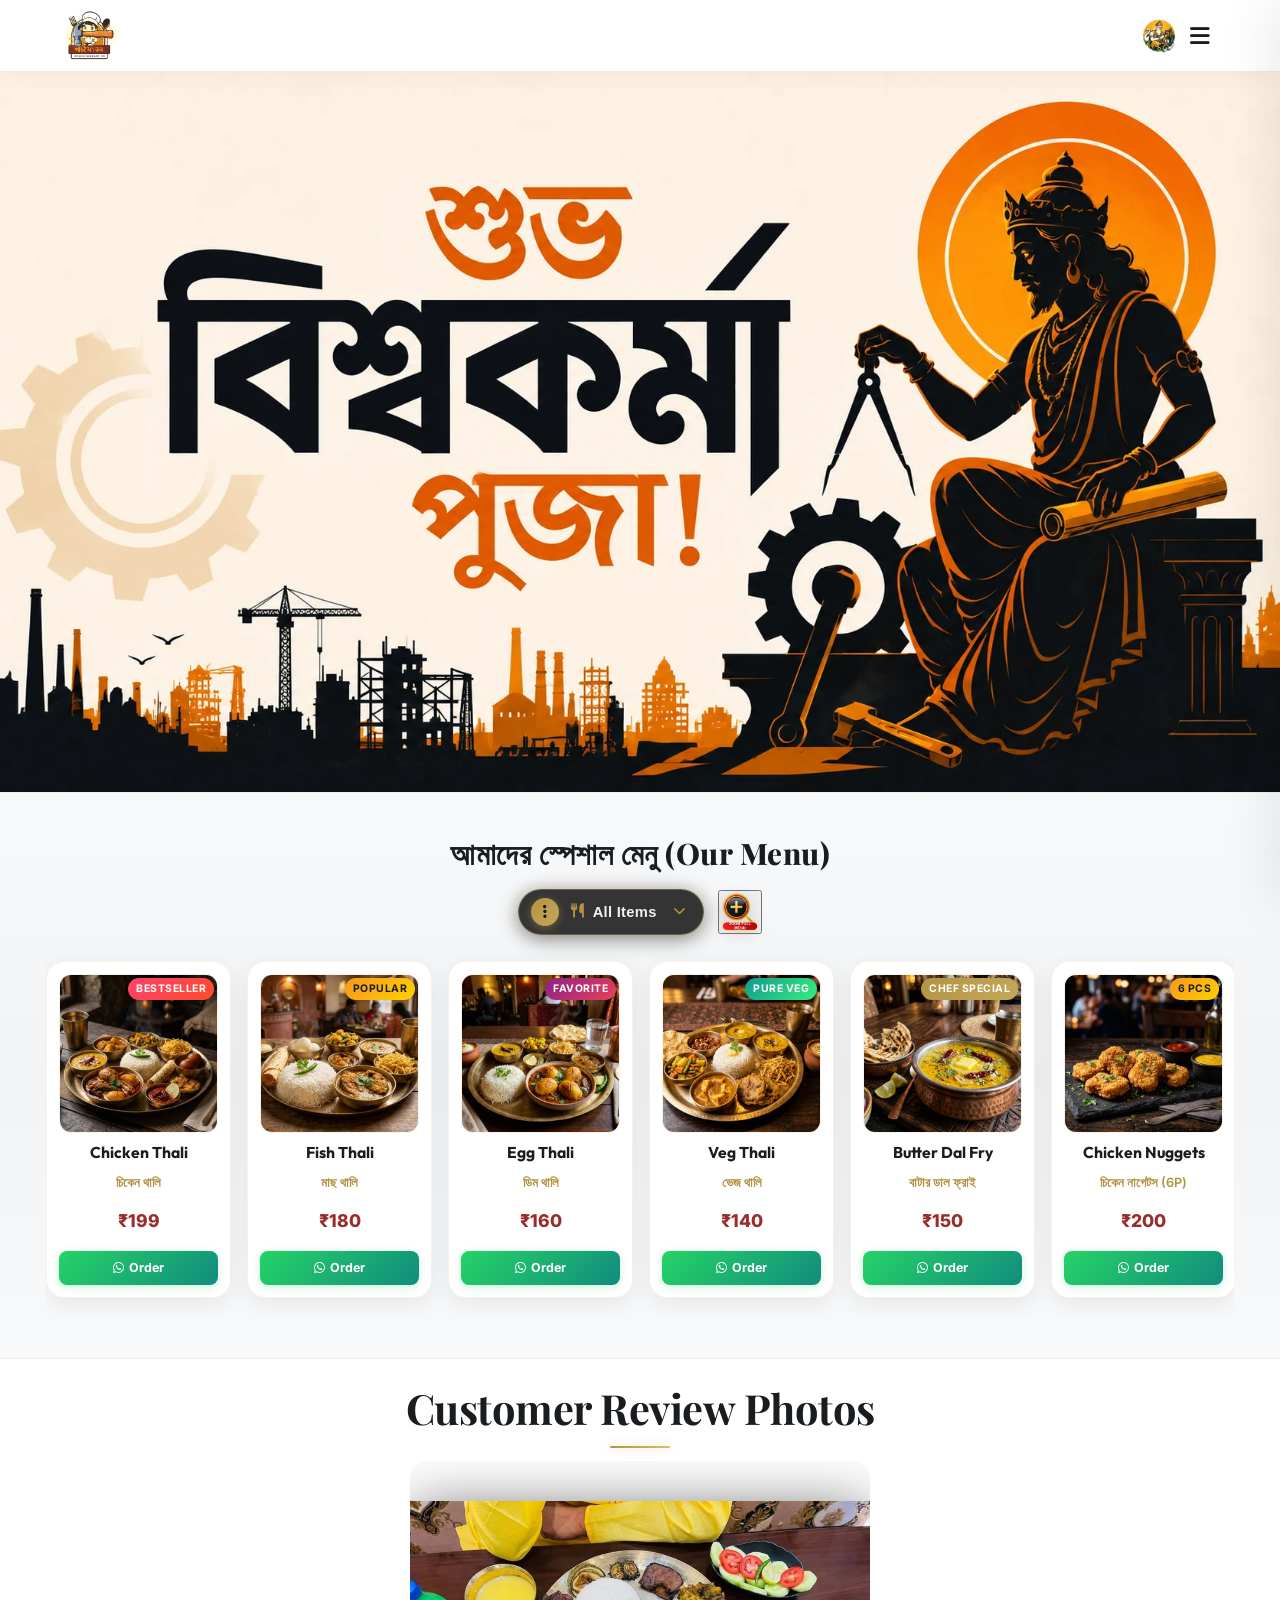
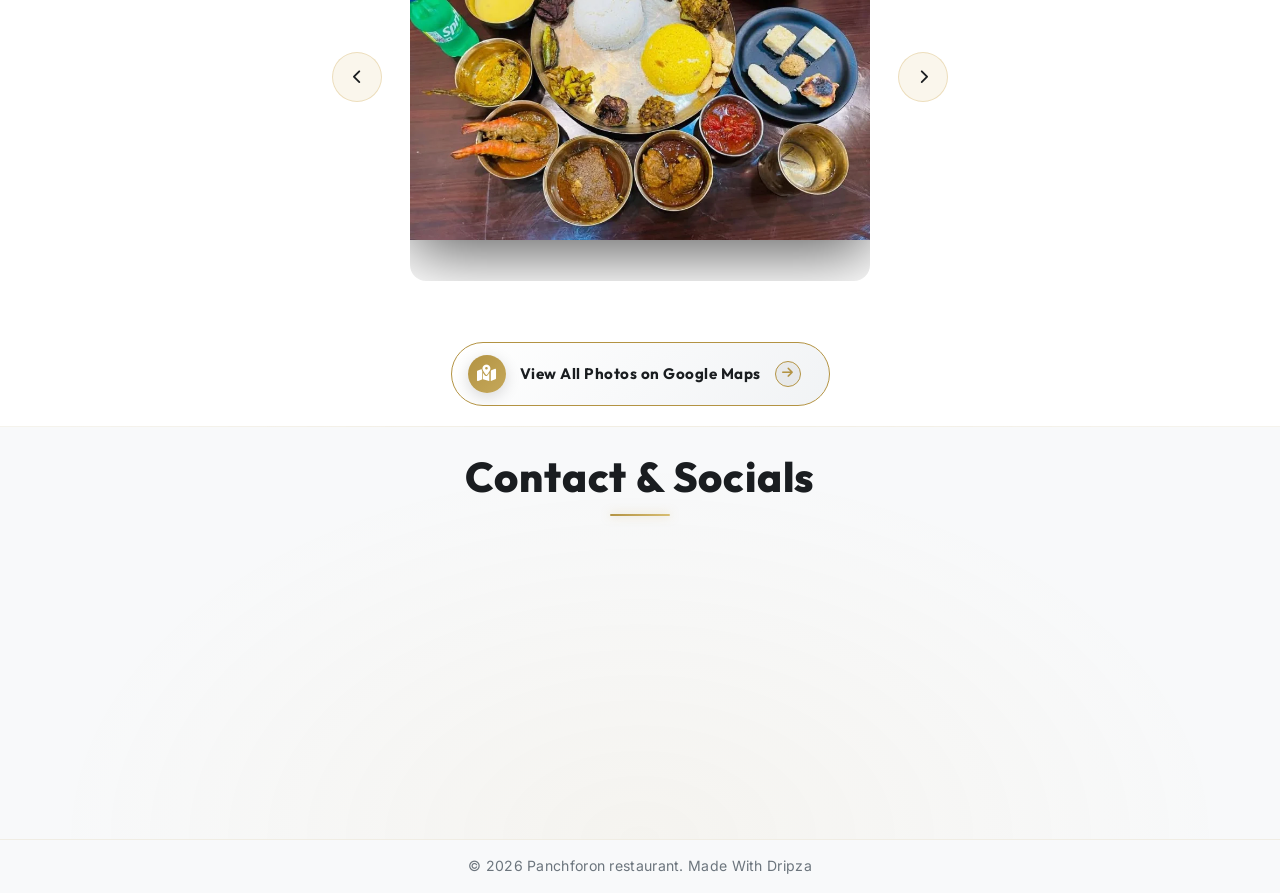
==== index.html @ 46d8099a "Update Vishwakarma Puja banner, icons and greetings" ====
﻿<!DOCTYPE html>
<html lang="bn">
<head>
    <meta charset="UTF-8">
    <meta name="viewport" content="width=device-width, initial-scale=1.0">
    <title>Panchforon restaurant</title>
    <link rel="icon" type="image/png" href="assets/panchforon_favicon.webp">
    <link href="https://fonts.googleapis.com/css2?family=Playfair+Display:wght@400;600;700;800&family=Outfit:wght@300;400;600;800&family=Inter:wght@300;400;500;600&display=swap" rel="stylesheet">
    <link rel="stylesheet" href="https://cdnjs.cloudflare.com/ajax/libs/font-awesome/6.4.0/css/all.min.css">
    <link rel="stylesheet" href="styles.css?v=1.3">
</head>
<body class="no-scroll">
    <!-- Preloader Screen -->
    <div id="preloader">
        <div class="preloader-content">
            <h1 class="preloader-title">Welcome to <br><span class="highlight">Panchforon restaurant</span></h1>
            <div class="preloader-loader">
                <div class="loader-bar"></div>
            </div>
        </div>
    </div>
    <!-- Navbar -->
    <nav class="navbar">
        <div class="logo-container">
            <img src="assets/panchforon_logo.webp" alt="Panchforon restaurant Logo" class="logo-brand-img">
            <div class="logo-text-wrapper">
                <span class="animated-football-header" title="Ganesh Chaturthi Special">
                    <img src="assets/ganesh_run_icon.webp" alt="Ganesh Run Icon" style="object-fit: contain; filter: drop-shadow(0 0 5px rgba(255, 215, 0, 0.6));">
                </span>
                <span class="logo-text">Panchforon restaurant</span>
            </div>
        </div>
        <span class="rath-yatra-header-text">শুভ বিশ্বকর্মা পূজা!</span>
        <ul class="nav-links">
            <li><a href="#home">Home</a></li>
            <li><a href="#menu">Menu</a></li>
            <li><a href="#reviews">Reviews</a></li>
            <li><a href="#contact">Contact</a></li>
        </ul>
        <div class="navbar-actions">
            <!-- Rakhi Purnima Button for Poster -->
            <button class="fifa-btn" id="open-promo-modal-direct-btn" title="Show Ganesh Chaturthi Special Poster">
                <div class="fifa-container">
                    <div class="fifa-magic-ring"></div>
                    <img src="assets/ganesh_icon.webp" alt="Ganesh Special" class="fifa-svg" style="object-fit: contain;">
                </div>
            </button>
            
            <div class="hamburger">
                <i class="fas fa-bars"></i>
            </div>
        </div>
    </nav>

    <!-- Hero Section -->
    <section id="home" class="hero">
        <div class="hero-bg banner-box">
            <img src="assets/aj_restaurant_banner_1.webp" alt="AJ Restaurant & Cafe Banner" class="active">
            <img src="assets/banner_1.webp" alt="Panchforon restaurant Banner 1">
            <img src="assets/banner_2.webp" alt="Panchforon restaurant Banner 2">
            <img src="assets/banner_3.webp" alt="Panchforon restaurant Banner 3">
            <div class="overlay"></div>
        </div>
        <!-- Click/Hover Zones for Banner Control -->
        <div class="hero-nav-zone left-zone" title="Previous Image"></div>
        <div class="hero-nav-zone right-zone" title="Next Image"></div>
    </section>

                <!-- Digital Restaurant Menu Section -->
    <section id="menu" class="main-menu-section">
        <div class="menu-header-wrapper">
            <div class="menu-eyebrow-container">
                <span class="menu-eyebrow">আমাদের স্পেশাল মেনু (Our Menu)</span>
            </div>
        </div>

        <!-- Menu Category Filter Tabs -->
                <!-- Menu Category Filter Dropdown (Three-Dot Filter Menu) -->
        <!-- Menu Filter and Zoom Controls Row -->
        <div class="menu-filter-controls-row">
            <div class="menu-filter-dropdown-wrapper" id="main-menu-filter-dropdown-wrapper">
            <button type="button" class="menu-filter-dots-btn" id="main-menu-filter-dots-btn" aria-expanded="false" aria-haspopup="true" title="Filter Menu">
                <span class="three-dots-icon-box">
                    <i class="fas fa-ellipsis-v"></i>
                </span>
                <span class="current-filter-label" id="main-current-filter-label">
                    <i class="fas fa-utensils"></i>
                    <span>All Items</span>
                </span>
                <i class="fas fa-chevron-down filter-dropdown-arrow"></i>
            </button>

            <!-- Dropdown List of Category Filter Options -->
            <div class="menu-filter-dropdown-menu" id="main-menu-filter-dropdown-menu">
                <div class="menu-filter-dropdown-header">
                    <span><i class="fas fa-filter"></i> Filter Category</span>
                </div>
                <div class="menu-filter-dropdown-list">
                    <button type="button" class="menu-tab-btn active" data-category="all">
                        <span class="tab-btn-content">
                            <i class="fas fa-utensils tab-icon"></i>
                            <span class="tab-title">All Items</span>
                        </span>
                        <i class="fas fa-check active-indicator-icon"></i>
                    </button>
                    <button type="button" class="menu-tab-btn" data-category="thali">
                        <span class="tab-btn-content">
                            <i class="fas fa-bowl-rice tab-icon"></i>
                            <span class="tab-title">Bengali Thali</span>
                        </span>
                        <i class="fas fa-check active-indicator-icon"></i>
                    </button>
                    <button type="button" class="menu-tab-btn" data-category="snacks">
                        <span class="tab-btn-content">
                            <i class="fas fa-burger tab-icon"></i>
                            <span class="tab-title">Breakfast & Snacks</span>
                        </span>
                        <i class="fas fa-check active-indicator-icon"></i>
                    </button>
                    <button type="button" class="menu-tab-btn" data-category="beverages">
                        <span class="tab-btn-content">
                            <i class="fas fa-mug-hot tab-icon"></i>
                            <span class="tab-title">Tea & Coffee</span>
                        </span>
                        <i class="fas fa-check active-indicator-icon"></i>
                    </button>
                    <button type="button" class="menu-tab-btn" data-category="extras">
                        <span class="tab-btn-content">
                            <i class="fas fa-plate-wheat tab-icon"></i>
                            <span class="tab-title">Sides & Extras</span>
                        </span>
                        <i class="fas fa-check active-indicator-icon"></i>
                    </button>
                </div>
            </div>
        </div>

            <!-- Zoom Full Menu Button on Right Side of Filter -->
            <button type="button" class="menu-zoom-img-btn" id="open-full-menu-modal-btn" title="Open Complete Menu Card (সম্পূর্ণ মেনু)">
                    <img src="assets/zoom_full_menu_icon.webp" alt="Zoom Full Menu" class="zoom-full-menu-img">
                </button>
        </div>
        

        <!-- Menu Cards Horizontal Side-Scroll Wrapper -->
        <div class="main-menu-scroll-wrapper">
            <div class="main-menu-scroll-track" id="main-restaurant-menu-scroll">
                
                <!-- 1. Chicken Thali -->
                <div class="food-menu-card" data-category="thali">
                    <div class="food-card-badge bestseller">Bestseller</div>
                    <div class="food-card-img-box">
                        <img src="assets/menu_chicken_thali.webp" alt="Chicken Thali" loading="lazy">
                    </div>
                    <div class="food-card-body">
                        <h3 class="food-title">Chicken Thali</h3>
                        <span class="bengali-title">চিকেন থালি</span>
                        <span class="food-price">₹199</span>
                        <a href="https://wa.me/919046795727?text=Hi%20Panchforon%20restaurant,%20I%20want%20to%20order%20Chicken%20Thali%20(₹199)" target="_blank" class="food-order-btn">
                            <i class="fab fa-whatsapp"></i> Order
                        </a>
                    </div>
                </div>

                <!-- 2. Fish Thali -->
                <div class="food-menu-card" data-category="thali">
                    <div class="food-card-badge popular">Popular</div>
                    <div class="food-card-img-box">
                        <img src="assets/menu_fish_thali.webp" alt="Fish Thali" loading="lazy">
                    </div>
                    <div class="food-card-body">
                        <h3 class="food-title">Fish Thali</h3>
                        <span class="bengali-title">মাছ থালি</span>
                        <span class="food-price">₹180</span>
                        <a href="https://wa.me/919046795727?text=Hi%20Panchforon%20restaurant,%20I%20want%20to%20order%20Fish%20Thali%20(₹180)" target="_blank" class="food-order-btn">
                            <i class="fab fa-whatsapp"></i> Order
                        </a>
                    </div>
                </div>

                <!-- 3. Egg Thali -->
                <div class="food-menu-card" data-category="thali">
                    <div class="food-card-badge special">Favorite</div>
                    <div class="food-card-img-box">
                        <img src="assets/menu_egg_thali.webp" alt="Egg Thali" loading="lazy">
                    </div>
                    <div class="food-card-body">
                        <h3 class="food-title">Egg Thali</h3>
                        <span class="bengali-title">ডিম থালি</span>
                        <span class="food-price">₹160</span>
                        <a href="https://wa.me/919046795727?text=Hi%20Panchforon%20restaurant,%20I%20want%20to%20order%20Egg%20Thali%20(₹160)" target="_blank" class="food-order-btn">
                            <i class="fab fa-whatsapp"></i> Order
                        </a>
                    </div>
                </div>

                <!-- 4. Veg Thali -->
                <div class="food-menu-card" data-category="thali">
                    <div class="food-card-badge pure-veg">Pure Veg</div>
                    <div class="food-card-img-box">
                        <img src="assets/menu_veg_thali.webp" alt="Veg Thali" loading="lazy">
                    </div>
                    <div class="food-card-body">
                        <h3 class="food-title">Veg Thali</h3>
                        <span class="bengali-title">ভেজ থালি</span>
                        <span class="food-price">₹140</span>
                        <a href="https://wa.me/919046795727?text=Hi%20Panchforon%20restaurant,%20I%20want%20to%20order%20Veg%20Thali%20(₹140)" target="_blank" class="food-order-btn">
                            <i class="fab fa-whatsapp"></i> Order
                        </a>
                    </div>
                </div>

                <!-- 5. Butter Dal Fry -->
                <div class="food-menu-card" data-category="extras">
                    <div class="food-card-badge chef">Chef Special</div>
                    <div class="food-card-img-box">
                        <img src="assets/menu_butter_dal_fry.webp" alt="Butter Dal Fry" loading="lazy">
                    </div>
                    <div class="food-card-body">
                        <h3 class="food-title">Butter Dal Fry</h3>
                        <span class="bengali-title">বাটার ডাল ফ্রাই</span>
                        <span class="food-price">₹150</span>
                        <a href="https://wa.me/919046795727?text=Hi%20Panchforon%20restaurant,%20I%20want%20to%20order%20Butter%20Dal%20Fry%20(₹150)" target="_blank" class="food-order-btn">
                            <i class="fab fa-whatsapp"></i> Order
                        </a>
                    </div>
                </div>

                <!-- 6. Chicken Nuggets -->
                <div class="food-menu-card" data-category="snacks">
                    <div class="food-card-badge popular">6 Pcs</div>
                    <div class="food-card-img-box">
                        <img src="assets/menu_chicken_nuggets.webp" alt="Chicken Nuggets" loading="lazy">
                    </div>
                    <div class="food-card-body">
                        <h3 class="food-title">Chicken Nuggets</h3>
                        <span class="bengali-title">চিকেন নাগেটস (6P)</span>
                        <span class="food-price">₹200</span>
                        <a href="https://wa.me/919046795727?text=Hi%20Panchforon%20restaurant,%20I%20want%20to%20order%20Chicken%20Nuggets%20(₹200)" target="_blank" class="food-order-btn">
                            <i class="fab fa-whatsapp"></i> Order
                        </a>
                    </div>
                </div>

                <!-- 7. Aloo Tikki -->
                <div class="food-menu-card" data-category="snacks">
                    <div class="food-card-badge pure-veg">Big Size</div>
                    <div class="food-card-img-box">
                        <img src="assets/menu_aloo_tikki.webp" alt="Aloo Tikki Big Size" loading="lazy">
                    </div>
                    <div class="food-card-body">
                        <h3 class="food-title">Aloo Tikki 6P</h3>
                        <span class="bengali-title">আলু টিক্কি (6P)</span>
                        <span class="food-price">₹180</span>
                        <a href="https://wa.me/919046795727?text=Hi%20Panchforon%20restaurant,%20I%20want%20to%20order%20Aloo%20Tikki%20(₹180)" target="_blank" class="food-order-btn">
                            <i class="fab fa-whatsapp"></i> Order
                        </a>
                    </div>
                </div>

                <!-- 8. Egg Maggie -->
                <div class="food-menu-card" data-category="snacks">
                    <div class="food-card-badge popular">Hot</div>
                    <div class="food-card-img-box">
                        <img src="assets/menu_egg_maggie.webp" alt="Egg Maggie" loading="lazy">
                    </div>
                    <div class="food-card-body">
                        <h3 class="food-title">Egg Maggie</h3>
                        <span class="bengali-title">এগ ম্যাগি</span>
                        <span class="food-price">₹80</span>
                        <a href="https://wa.me/919046795727?text=Hi%20Panchforon%20restaurant,%20I%20want%20to%20order%20Egg%20Maggie%20(₹80)" target="_blank" class="food-order-btn">
                            <i class="fab fa-whatsapp"></i> Order
                        </a>
                    </div>
                </div>

                <!-- 9. Veg Maggie -->
                <div class="food-menu-card" data-category="snacks">
                    <div class="food-card-badge pure-veg">Veg</div>
                    <div class="food-card-img-box">
                        <img src="assets/menu_egg_maggie.webp" alt="Veg Maggie" loading="lazy">
                    </div>
                    <div class="food-card-body">
                        <h3 class="food-title">Veg Maggie</h3>
                        <span class="bengali-title">ভেজ ম্যাগি</span>
                        <span class="food-price">₹60</span>
                        <a href="https://wa.me/919046795727?text=Hi%20Panchforon%20restaurant,%20I%20want%20to%20order%20Veg%20Maggie%20(₹60)" target="_blank" class="food-order-btn">
                            <i class="fab fa-whatsapp"></i> Order
                        </a>
                    </div>
                </div>

                <!-- 10. Bread Omelette -->
                <div class="food-menu-card" data-category="snacks">
                    <div class="food-card-badge special">Breakfast</div>
                    <div class="food-card-img-box">
                        <img src="assets/menu6.webp" alt="Bread Omelette Jam Butter" loading="lazy">
                    </div>
                    <div class="food-card-body">
                        <h3 class="food-title">Bread Omelette</h3>
                        <span class="bengali-title">ব্রেড ওমলেট / জ্যাম</span>
                        <span class="food-price">₹60</span>
                        <a href="https://wa.me/919046795727?text=Hi%20Panchforon%20restaurant,%20I%20want%20to%20order%20Bread%20Omelette%20(₹60)" target="_blank" class="food-order-btn">
                            <i class="fab fa-whatsapp"></i> Order
                        </a>
                    </div>
                </div>

                <!-- 11. Chai & Coffee -->
                <div class="food-menu-card" data-category="beverages">
                    <div class="food-card-badge special">Hot</div>
                    <div class="food-card-img-box">
                        <img src="assets/menu_tea_coffee.webp" alt="Coffee" loading="lazy">
                    </div>
                    <div class="food-card-body">
                        <h3 class="food-title">Milk / Black Coffee</h3>
                        <span class="bengali-title">কফি (Min 2 Cup)</span>
                        <span class="food-price">₹50</span>
                        <a href="https://wa.me/919046795727?text=Hi%20Panchforon%20restaurant,%20I%20want%20to%20order%20Coffee" target="_blank" class="food-order-btn">
                            <i class="fab fa-whatsapp"></i> Order
                        </a>
                    </div>
                </div>

                <!-- 12. Milk / Black Tea -->
                <div class="food-menu-card" data-category="beverages">
                    <div class="food-card-badge bestseller">Chai</div>
                    <div class="food-card-img-box">
                        <img src="assets/menu_tea_coffee.webp" alt="Tea" loading="lazy">
                    </div>
                    <div class="food-card-body">
                        <h3 class="food-title">Black / Milk Tea</h3>
                        <span class="bengali-title">চা (Min 2 Cup)</span>
                        <span class="food-price">₹25</span>
                        <a href="https://wa.me/919046795727?text=Hi%20Panchforon%20restaurant,%20I%20want%20to%20order%20Tea" target="_blank" class="food-order-btn">
                            <i class="fab fa-whatsapp"></i> Order
                        </a>
                    </div>
                </div>

                <!-- 13. Green Tea -->
                <div class="food-menu-card" data-category="beverages">
                    <div class="food-card-badge pure-veg">Healthy</div>
                    <div class="food-card-img-box">
                        <img src="assets/menu_tea_coffee.webp" alt="Green Tea" loading="lazy">
                    </div>
                    <div class="food-card-body">
                        <h3 class="food-title">Green Tea</h3>
                        <span class="bengali-title">গ্রিন টি (Min 2 Cup)</span>
                        <span class="food-price">₹40</span>
                        <a href="https://wa.me/919046795727?text=Hi%20Panchforon%20restaurant,%20I%20want%20to%20order%20Green%20Tea" target="_blank" class="food-order-btn">
                            <i class="fab fa-whatsapp"></i> Order
                        </a>
                    </div>
                </div>

                <!-- 14. Extra Chicken 4P -->
                <div class="food-menu-card" data-category="extras">
                    <div class="food-card-badge popular">4 Pcs</div>
                    <div class="food-card-img-box">
                        <img src="assets/menu_chicken_thali.webp" alt="Extra Chicken" loading="lazy">
                    </div>
                    <div class="food-card-body">
                        <h3 class="food-title">Extra Chicken (4P)</h3>
                        <span class="bengali-title">চিকেন কারি (4P)</span>
                        <span class="food-price">₹180</span>
                        <a href="https://wa.me/919046795727?text=Hi%20Panchforon%20restaurant,%20I%20want%20to%20order%20Extra%20Chicken%204P%20(₹180)" target="_blank" class="food-order-btn">
                            <i class="fab fa-whatsapp"></i> Order
                        </a>
                    </div>
                </div>

                <!-- 15. Extra Mutton 1P -->
                <div class="food-menu-card" data-category="extras">
                    <div class="food-card-badge special">Special</div>
                    <div class="food-card-img-box">
                        <img src="assets/menu3.webp" alt="Extra Mutton" loading="lazy">
                    </div>
                    <div class="food-card-body">
                        <h3 class="food-title">Extra Mutton (1P)</h3>
                        <span class="bengali-title">মটন (স্পেশাল অর্ডার)</span>
                        <span class="food-price">₹80</span>
                        <a href="https://wa.me/919046795727?text=Hi%20Panchforon%20restaurant,%20I%20want%20to%20order%20Extra%20Mutton%20(₹80)" target="_blank" class="food-order-btn">
                            <i class="fab fa-whatsapp"></i> Order
                        </a>
                    </div>
                </div>

                <!-- 16. Extra Fish 1P -->
                <div class="food-menu-card" data-category="extras">
                    <div class="food-card-badge popular">1 Pc</div>
                    <div class="food-card-img-box">
                        <img src="assets/menu_fish_thali.webp" alt="Extra Fish" loading="lazy">
                    </div>
                    <div class="food-card-body">
                        <h3 class="food-title">Extra Fish (1P)</h3>
                        <span class="bengali-title">মাছ ১ পিস</span>
                        <span class="food-price">₹80</span>
                        <a href="https://wa.me/919046795727?text=Hi%20Panchforon%20restaurant,%20I%20want%20to%20order%20Extra%20Fish%20(₹80)" target="_blank" class="food-order-btn">
                            <i class="fab fa-whatsapp"></i> Order
                        </a>
                    </div>
                </div>

                <!-- 17. Green Salad -->
                <div class="food-menu-card" data-category="extras">
                    <div class="food-card-badge pure-veg">Fresh</div>
                    <div class="food-card-img-box">
                        <img src="assets/menu_veg_thali.webp" alt="Green Salad" loading="lazy">
                    </div>
                    <div class="food-card-body">
                        <h3 class="food-title">Green Salad</h3>
                        <span class="bengali-title">গ্রিন স্যালাড</span>
                        <span class="food-price">₹100</span>
                        <a href="https://wa.me/919046795727?text=Hi%20Panchforon%20restaurant,%20I%20want%20to%20order%20Green%20Salad%20(₹100)" target="_blank" class="food-order-btn">
                            <i class="fab fa-whatsapp"></i> Order
                        </a>
                    </div>
                </div>

                <!-- 18. Extra Egg (2P) -->
                <div class="food-menu-card" data-category="extras">
                    <div class="food-card-badge special">2 Pcs</div>
                    <div class="food-card-img-box">
                        <img src="assets/menu_egg_thali.webp" alt="Extra Egg 2P" loading="lazy">
                    </div>
                    <div class="food-card-body">
                        <h3 class="food-title">Extra Egg (2P)</h3>
                        <span class="bengali-title">ডিম (২ পিস)</span>
                        <span class="food-price">₹50</span>
                        <a href="https://wa.me/919046795727?text=Hi%20Panchforon%20restaurant,%20I%20want%20to%20order%20Extra%20Egg%202P%20(₹50)" target="_blank" class="food-order-btn">
                            <i class="fab fa-whatsapp"></i> Order
                        </a>
                    </div>
                </div>

                <!-- 19. Extra Rice -->
                <div class="food-menu-card" data-category="extras">
                    <div class="food-card-badge popular">1 Plate</div>
                    <div class="food-card-img-box">
                        <img src="assets/menu_veg_thali.webp" alt="Extra Rice" loading="lazy">
                    </div>
                    <div class="food-card-body">
                        <h3 class="food-title">Extra Rice</h3>
                        <span class="bengali-title">এক্সট্রা ভাত</span>
                        <span class="food-price">₹50</span>
                        <a href="https://wa.me/919046795727?text=Hi%20Panchforon%20restaurant,%20I%20want%20to%20order%20Extra%20Rice%20(₹50)" target="_blank" class="food-order-btn">
                            <i class="fab fa-whatsapp"></i> Order
                        </a>
                    </div>
                </div>

                <!-- 20. Extra Misti / Papad / Roti -->
                <div class="food-menu-card" data-category="extras">
                    <div class="food-card-badge pure-veg">Per Pc</div>
                    <div class="food-card-img-box">
                        <img src="assets/menu2.webp" alt="Extra Misti Papad Roti" loading="lazy">
                    </div>
                    <div class="food-card-body">
                        <h3 class="food-title">Extra Misti / Papad / Roti</h3>
                        <span class="bengali-title">মিষ্টি / পাঁপড় / রুটি</span>
                        <span class="food-price">₹10</span>
                        <a href="https://wa.me/919046795727?text=Hi%20Panchforon%20restaurant,%20I%20want%20to%20order%20Extra%20Misti%20Papad%20Roti%20(₹10)" target="_blank" class="food-order-btn">
                            <i class="fab fa-whatsapp"></i> Order
                        </a>
                    </div>
                </div>

                <!-- 21. Extra Sabji / Dal / Vaji -->
                <div class="food-menu-card" data-category="extras">
                    <div class="food-card-badge pure-veg">Side Bowl</div>
                    <div class="food-card-img-box">
                        <img src="assets/menu_butter_dal_fry.webp" alt="Extra Sabji Dal Vaji" loading="lazy">
                    </div>
                    <div class="food-card-body">
                        <h3 class="food-title">Extra Sabji / Dal / Vaji</h3>
                        <span class="bengali-title">সবজি / ডাল / ভাজি</span>
                        <span class="food-price">₹30</span>
                        <a href="https://wa.me/919046795727?text=Hi%20Panchforon%20restaurant,%20I%20want%20to%20order%20Extra%20Sabji%20Dal%20Vaji%20(₹30)" target="_blank" class="food-order-btn">
                            <i class="fab fa-whatsapp"></i> Order
                        </a>
                    </div>
                </div>

                <!-- 18. Water Bottle -->
                <div class="food-menu-card" data-category="beverages">
                    <div class="food-card-badge pure-veg">Mineral</div>
                    <div class="food-card-img-box">
                        <img src="assets/menu5.webp" alt="Water Bottle" loading="lazy">
                    </div>
                    <div class="food-card-body">
                        <h3 class="food-title">Water Bottle</h3>
                        <span class="bengali-title">জল 1L / 2L</span>
                        <span class="food-price">₹20 / ₹30</span>
                        <a href="https://wa.me/919046795727?text=Hi%20Panchforon%20restaurant,%20I%20want%20to%20order%20Water%20Bottle" target="_blank" class="food-order-btn">
                            <i class="fab fa-whatsapp"></i> Order
                        </a>
                    </div>
                </div>

            </div>
        </div>
    </section>

    <!-- Reviews Section (Photo Gallery) -->
    <section id="reviews" class="reviews-section">
        <h2 class="section-title">Customer Review Photos</h2>
        <div class="reviews-slider-container">
            <div class="reviews-slider">
                <div class="review-slide active">
                    <img src="assets/review_1.webp" alt="Customer Review 1">
                </div>
                <div class="review-slide">
                    <img src="assets/review_2.webp" alt="Customer Review 2">
                </div>
                <div class="review-slide">
                    <img src="assets/review_3.webp" alt="Customer Review 3">
                </div>
                <div class="review-slide">
                    <img src="assets/review_4.webp" alt="Customer Review 4">
                </div>
                <div class="review-slide">
                    <img src="assets/review_5.webp" alt="Customer Review 5">
                </div>
                <div class="review-slide">
                    <img src="assets/review_6.webp" alt="Customer Review 6">
                </div>
                <div class="review-slide">
                    <img src="assets/review_7.webp" alt="Customer Review 7">
                </div>
                <div class="review-slide">
                    <img src="assets/review_8.webp" alt="Customer Review 8">
                </div>
                <div class="review-slide">
                    <img src="assets/review_9.webp" alt="Customer Review 9">
                </div>
                <div class="review-slide">
                    <img src="assets/review_10.webp" alt="Customer Review 10">
                </div>
                <div class="review-slide">
                    <img src="assets/review_11.webp" alt="Customer Review 11">
                </div>
                <div class="review-slide">
                    <img src="assets/review_12.webp" alt="Customer Review 12">
                </div>
                <div class="review-slide">
                    <img src="assets/review_13.webp" alt="Customer Review 13">
                </div>
                <div class="review-slide">
                    <img src="assets/review_14.webp" alt="Customer Review 14">
                </div>
                <div class="review-slide">
                    <img src="assets/review_15.webp" alt="Customer Review 15">
                </div>
            </div>
            
            <!-- Slider Controls -->
            <button class="slider-btn prev-btn"><i class="fas fa-chevron-left"></i></button>
            <button class="slider-btn next-btn"><i class="fas fa-chevron-right"></i></button>
            
            <!-- Slider Dots (Dynamically generated by script.js) -->
            <div class="slider-dots"></div>
        </div>
        <div style="text-align: center; margin-top: 3rem;">
            <div class="reviews-cta-wrapper">
            <a href="https://maps.app.goo.gl/gqNPFxVZyAecKFaB9" target="_blank" class="modern-maps-btn" title="Open Google Maps Gallery">
                <span class="maps-icon-badge"><i class="fas fa-map-marked-alt"></i></span>
                <span class="maps-btn-text">View All Photos on Google Maps</span>
                <span class="maps-arrow-circle"><i class="fas fa-arrow-right"></i></span>
            </a>
        </div>
        </div>
    </section>

    <!-- Contact & Footer -->
    <section id="contact" class="contact-section">
        <h2 class="section-title">Contact & Socials</h2>
        <div class="contact-container glassmorphism">
            <div class="contact-info">
                <h2>Visit Us</h2>
                <div class="info-item">
                    <a href="https://maps.app.goo.gl/x7Unxo7attHs8YQB7" target="_blank" style="color: inherit; text-decoration: none; display: flex; align-items: center; gap: 15px;">
                        <i class="fas fa-map-marker-alt"></i>
                        <p>Boral Ghat Road, beside Axis Bank, Nabadwip, West Bengal 741302</p>
                    </a>
                </div>
                <div class="info-item">
                    <i class="fas fa-phone-alt"></i>
                    <p>+91 9046795727</p>
                </div>
                <div class="info-item">
                    <i class="fas fa-envelope"></i>
                    <p>hello@panchforonrestaurant.com</p>
                </div>
            </div>
            <div class="social-links">
                <h2>Follow Us</h2>
                <div class="social-icons">
                    <a href="#" class="social-icon"><i class="fab fa-instagram"></i></a>
                    <a href="#" class="social-icon"><i class="fab fa-facebook-f"></i></a>
                    <a href="#" class="social-icon"><i class="fab fa-youtube"></i></a>
                    <a href="https://wa.me/919046795727" target="_blank" class="social-icon"><i class="fab fa-whatsapp"></i></a>
                    <a href="https://maps.app.goo.gl/x7Unxo7attHs8YQB7" target="_blank" class="social-icon"><i class="fas fa-map-marker-alt"></i></a>
                </div>
            </div>
        </div>
    </section>

    <footer>
        <p>&copy; 2026 Panchforon restaurant. Made With Dripza</p>
    </footer>



    <!-- Full Menu Interactive Modal -->
    <div class="full-menu-modal" id="full-menu-modal" aria-hidden="true">
        <div class="full-menu-modal-overlay" id="full-menu-modal-overlay"></div>
        <div class="full-menu-modal-container">
            <!-- Modal Sticky Top Header Container (Header + Hero Title + Search + Category Tabs) -->
            <div class="full-menu-modal-top-section">
                <!-- Modal Header -->
                <div class="full-menu-modal-header">
                    <div class="full-menu-modal-header-left">
                        <button class="menu-modal-close-btn" id="close-full-menu-modal-btn" aria-label="Close Full Menu">
                            <i class="fas fa-arrow-left"></i> <span>Back</span>
                        </button>
                        <div class="full-menu-modal-title">
                            Panchforon restaurant
                        </div>
                    </div>
                    <div class="full-menu-modal-header-right">
                        <a href="#modal-order-timings" class="menu-modal-timing-btn" id="modal-timing-btn" title="Order Timings">
                            <i class="fas fa-clock"></i> <span>Timings</span>
                        </a>
                        <a href="tel:919046795727" class="menu-modal-call-btn">
                            <i class="fas fa-phone-alt"></i> <span>919046795727</span>
                        </a>
                        <button class="menu-modal-close-icon-btn" id="close-full-menu-icon-btn" aria-label="Close">
                            <i class="fas fa-times"></i>
                        </button>
                    </div>
                </div>

                <!-- Modal Hero Header -->
                <div class="full-menu-hero">
                    <h1>Complete Menu Card <span class="bengali-heading">আমাদের সম্পূর্ণ ডিজিটাল মেনু</span></h1>
                </div>

                <!-- Search Bar & Category Filter Tabs -->
                <div class="menu-control-bar">
                    <div class="search-box-wrapper">
                        <i class="fas fa-search"></i>
                        <input type="text" id="modal-menu-search-input" placeholder="খাবারের নাম লিখে খুঁজুন (Search dishes...)" autocomplete="off">
                    </div>

                    <div class="menu-category-tabs" id="modal-menu-category-tabs">
                        <button class="menu-tab-btn active" data-category="all">
                            <i class="fas fa-utensils"></i> All Items
                        </button>
                        <button class="menu-tab-btn" data-category="thali">
                            <i class="fas fa-bowl-rice"></i> Bengali Thali
                        </button>
                        <button class="menu-tab-btn" data-category="snacks">
                            <i class="fas fa-burger"></i> Breakfast & Snacks
                        </button>
                        <button class="menu-tab-btn" data-category="beverages">
                            <i class="fas fa-mug-hot"></i> Tea & Coffee
                        </button>
                        <button class="menu-tab-btn" data-category="extras">
                            <i class="fas fa-plate-wheat"></i> Sides & Extras
                        </button>
                    </div>
                </div>
            </div>

            <div class="full-menu-modal-body">
                <!-- Complete Menu Card Grid -->
                <div class="compact-menu-grid-container">
                    <div class="compact-grid" id="modal-full-menu-grid">

                        <!-- 1. Chicken Thali -->
                        <div class="food-menu-card" data-category="thali" data-keywords="chicken thali murgi murgir mangsho rice dal sabji thali">
                            <div class="food-card-badge bestseller">Bestseller</div>
                            <div class="food-card-img-box">
                                <img src="assets/menu_chicken_thali.webp" alt="Chicken Thali" loading="lazy">
                            </div>
                            <div class="food-card-body">
                                <h3 class="food-title">Chicken Thali</h3>
                                <span class="bengali-title">চিকেন থালি</span>
                                <span class="food-price">₹199</span>
                                <a href="https://wa.me/919046795727?text=Hi%20Panchforon%20restaurant,%20I%20want%20to%20order%20Chicken%20Thali%20(₹199)" target="_blank" class="food-order-btn">
                                    <i class="fab fa-whatsapp"></i> Order
                                </a>
                            </div>
                        </div>

                        <!-- 2. Fish Thali -->
                        <div class="food-menu-card" data-category="thali" data-keywords="fish thali macher thali mach jhol rui katla rice dal thali">
                            <div class="food-card-badge popular">Popular</div>
                            <div class="food-card-img-box">
                                <img src="assets/menu_fish_thali.webp" alt="Fish Thali" loading="lazy">
                            </div>
                            <div class="food-card-body">
                                <h3 class="food-title">Fish Thali</h3>
                                <span class="bengali-title">মাছ থালি</span>
                                <span class="food-price">₹180</span>
                                <a href="https://wa.me/919046795727?text=Hi%20Panchforon%20restaurant,%20I%20want%20to%20order%20Fish%20Thali%20(₹180)" target="_blank" class="food-order-btn">
                                    <i class="fab fa-whatsapp"></i> Order
                                </a>
                            </div>
                        </div>

                        <!-- 3. Egg Thali -->
                        <div class="food-menu-card" data-category="thali" data-keywords="egg thali dimer thali dim kosha rice dal thali">
                            <div class="food-card-badge special">Favorite</div>
                            <div class="food-card-img-box">
                                <img src="assets/menu_egg_thali.webp" alt="Egg Thali" loading="lazy">
                            </div>
                            <div class="food-card-body">
                                <h3 class="food-title">Egg Thali</h3>
                                <span class="bengali-title">ডিম থালি</span>
                                <span class="food-price">₹160</span>
                                <a href="https://wa.me/919046795727?text=Hi%20Panchforon%20restaurant,%20I%20want%20to%20order%20Egg%20Thali%20(₹160)" target="_blank" class="food-order-btn">
                                    <i class="fab fa-whatsapp"></i> Order
                                </a>
                            </div>
                        </div>

                        <!-- 4. Veg Thali -->
                        <div class="food-menu-card" data-category="thali" data-keywords="veg thali niramish thali paneer dal sabji rice mishti doi">
                            <div class="food-card-badge pure-veg">Pure Veg</div>
                            <div class="food-card-img-box">
                                <img src="assets/menu_veg_thali.webp" alt="Veg Thali" loading="lazy">
                            </div>
                            <div class="food-card-body">
                                <h3 class="food-title">Veg Thali</h3>
                                <span class="bengali-title">ভেজ থালি</span>
                                <span class="food-price">₹140</span>
                                <a href="https://wa.me/919046795727?text=Hi%20Panchforon%20restaurant,%20I%20want%20to%20order%20Veg%20Thali%20(₹140)" target="_blank" class="food-order-btn">
                                    <i class="fab fa-whatsapp"></i> Order
                                </a>
                            </div>
                        </div>

                        <!-- 5. Butter Dal Fry -->
                        <div class="food-menu-card" data-category="extras" data-keywords="butter dal fry yellow dal tadka veg">
                            <div class="food-card-badge chef">Chef Special</div>
                            <div class="food-card-img-box">
                                <img src="assets/menu_butter_dal_fry.webp" alt="Butter Dal Fry" loading="lazy">
                            </div>
                            <div class="food-card-body">
                                <h3 class="food-title">Butter Dal Fry</h3>
                                <span class="bengali-title">বাটার ডাল ফ্রাই</span>
                                <span class="food-price">₹150</span>
                                <a href="https://wa.me/919046795727?text=Hi%20Panchforon%20restaurant,%20I%20want%20to%20order%20Butter%20Dal%20Fry%20(₹150)" target="_blank" class="food-order-btn">
                                    <i class="fab fa-whatsapp"></i> Order
                                </a>
                            </div>
                        </div>

                        <!-- 6. Chicken Nuggets (6P) -->
                        <div class="food-menu-card" data-category="snacks" data-keywords="chicken nuggets 6p fried snacks non-veg">
                            <div class="food-card-badge popular">6 Pcs</div>
                            <div class="food-card-img-box">
                                <img src="assets/menu_chicken_nuggets.webp" alt="Chicken Nuggets" loading="lazy">
                            </div>
                            <div class="food-card-body">
                                <h3 class="food-title">Chicken Nuggets</h3>
                                <span class="bengali-title">চিকেন নাগেটস (6P)</span>
                                <span class="food-price">₹200</span>
                                <a href="https://wa.me/919046795727?text=Hi%20Panchforon%20restaurant,%20I%20want%20to%20order%20Chicken%20Nuggets%20(₹200)" target="_blank" class="food-order-btn">
                                    <i class="fab fa-whatsapp"></i> Order
                                </a>
                            </div>
                        </div>

                        <!-- 7. Aloo Tikki Big Size (6P) -->
                        <div class="food-menu-card" data-category="snacks" data-keywords="aloo tikki potato cutlet snacks big size veg">
                            <div class="food-card-badge pure-veg">Big Size</div>
                            <div class="food-card-img-box">
                                <img src="assets/menu_aloo_tikki.webp" alt="Aloo Tikki Big Size" loading="lazy">
                            </div>
                            <div class="food-card-body">
                                <h3 class="food-title">Aloo Tikki 6P</h3>
                                <span class="bengali-title">আলু টিক্কি (6P)</span>
                                <span class="food-price">₹180</span>
                                <a href="https://wa.me/919046795727?text=Hi%20Panchforon%20restaurant,%20I%20want%20to%20order%20Aloo%20Tikki%20(₹180)" target="_blank" class="food-order-btn">
                                    <i class="fab fa-whatsapp"></i> Order
                                </a>
                            </div>
                        </div>

                        <!-- 8. Egg Maggie -->
                        <div class="food-menu-card" data-category="snacks" data-keywords="egg maggie noodles masala snacks">
                            <div class="food-card-badge popular">Hot</div>
                            <div class="food-card-img-box">
                                <img src="assets/menu_egg_maggie.webp" alt="Egg Maggie" loading="lazy">
                            </div>
                            <div class="food-card-body">
                                <h3 class="food-title">Egg Maggie</h3>
                                <span class="bengali-title">এগ ম্যাগি</span>
                                <span class="food-price">₹80</span>
                                <a href="https://wa.me/919046795727?text=Hi%20Panchforon%20restaurant,%20I%20want%20to%20order%20Egg%20Maggie%20(₹80)" target="_blank" class="food-order-btn">
                                    <i class="fab fa-whatsapp"></i> Order
                                </a>
                            </div>
                        </div>

                        <!-- 9. Veg Maggie -->
                        <div class="food-menu-card" data-category="snacks" data-keywords="veg maggie masala noodles snacks vegetarian">
                            <div class="food-card-badge pure-veg">Veg</div>
                            <div class="food-card-img-box">
                                <img src="assets/menu_egg_maggie.webp" alt="Veg Maggie" loading="lazy">
                            </div>
                            <div class="food-card-body">
                                <h3 class="food-title">Veg Maggie</h3>
                                <span class="bengali-title">ভেজ ম্যাগি</span>
                                <span class="food-price">₹60</span>
                                <a href="https://wa.me/919046795727?text=Hi%20Panchforon%20restaurant,%20I%20want%20to%20order%20Veg%20Maggie%20(₹60)" target="_blank" class="food-order-btn">
                                    <i class="fab fa-whatsapp"></i> Order
                                </a>
                            </div>
                        </div>

                        <!-- 10. Bread Omelette / Jam / Butter -->
                        <div class="food-menu-card" data-category="snacks" data-keywords="bread omelette jam butter breakfast toast egg">
                            <div class="food-card-badge special">Breakfast</div>
                            <div class="food-card-img-box">
                                <img src="assets/menu6.webp" alt="Bread Omelette Jam Butter" loading="lazy">
                            </div>
                            <div class="food-card-body">
                                <h3 class="food-title">Bread Omelette</h3>
                                <span class="bengali-title">ব্রেড ওমলেট / জ্যাম</span>
                                <span class="food-price">₹60</span>
                                <a href="https://wa.me/919046795727?text=Hi%20Panchforon%20restaurant,%20I%20want%20to%20order%20Bread%20Omelette%20(₹60)" target="_blank" class="food-order-btn">
                                    <i class="fab fa-whatsapp"></i> Order
                                </a>
                            </div>
                        </div>

                        <!-- 11. Milk / Black Coffee -->
                        <div class="food-menu-card" data-category="beverages" data-keywords="coffee milk coffee black coffee hot drink beverages espresso">
                            <div class="food-card-badge special">Hot</div>
                            <div class="food-card-img-box">
                                <img src="assets/menu_tea_coffee.webp" alt="Milk and Black Coffee" loading="lazy">
                            </div>
                            <div class="food-card-body">
                                <h3 class="food-title">Milk / Black Coffee</h3>
                                <span class="bengali-title">কফি (Min 2 Cup)</span>
                                <span class="food-price">₹50</span>
                                <a href="https://wa.me/919046795727?text=Hi%20Panchforon%20restaurant,%20I%20want%20to%20order%20Coffee" target="_blank" class="food-order-btn">
                                    <i class="fab fa-whatsapp"></i> Order
                                </a>
                            </div>
                        </div>

                        <!-- 12. Black / Milk Tea -->
                        <div class="food-menu-card" data-category="beverages" data-keywords="tea chai milk tea black tea masala chai beverage">
                            <div class="food-card-badge bestseller">Chai</div>
                            <div class="food-card-img-box">
                                <img src="assets/menu_tea_coffee.webp" alt="Black and Milk Tea" loading="lazy">
                            </div>
                            <div class="food-card-body">
                                <h3 class="food-title">Black / Milk Tea</h3>
                                <span class="bengali-title">চা (Min 2 Cup)</span>
                                <span class="food-price">₹25</span>
                                <a href="https://wa.me/919046795727?text=Hi%20Panchforon%20restaurant,%20I%20want%20to%20order%20Tea" target="_blank" class="food-order-btn">
                                    <i class="fab fa-whatsapp"></i> Order
                                </a>
                            </div>
                        </div>

                        <!-- 13. Green Tea -->
                        <div class="food-menu-card" data-category="beverages" data-keywords="green tea healthy detox hot beverage">
                            <div class="food-card-badge pure-veg">Healthy</div>
                            <div class="food-card-img-box">
                                <img src="assets/menu_tea_coffee.webp" alt="Green Tea" loading="lazy">
                            </div>
                            <div class="food-card-body">
                                <h3 class="food-title">Green Tea</h3>
                                <span class="bengali-title">গ্রিন টি (Min 2 Cup)</span>
                                <span class="food-price">₹40</span>
                                <a href="https://wa.me/919046795727?text=Hi%20Panchforon%20restaurant,%20I%20want%20to%20order%20Green%20Tea" target="_blank" class="food-order-btn">
                                    <i class="fab fa-whatsapp"></i> Order
                                </a>
                            </div>
                        </div>

                        <!-- 14. Extra Chicken (4P) -->
                        <div class="food-menu-card" data-category="extras" data-keywords="extra chicken 4p murgir mangsho chicken curry side non-veg">
                            <div class="food-card-badge popular">4 Pcs</div>
                            <div class="food-card-img-box">
                                <img src="assets/menu_chicken_thali.webp" alt="Extra Chicken 4P" loading="lazy">
                            </div>
                            <div class="food-card-body">
                                <h3 class="food-title">Extra Chicken (4P)</h3>
                                <span class="bengali-title">চিকেন কারি (4P)</span>
                                <span class="food-price">₹180</span>
                                <a href="https://wa.me/919046795727?text=Hi%20Panchforon%20restaurant,%20I%20want%20to%20order%20Extra%20Chicken%204P%20(₹180)" target="_blank" class="food-order-btn">
                                    <i class="fab fa-whatsapp"></i> Order
                                </a>
                            </div>
                        </div>

                        <!-- 15. Extra Mutton (1P - Special Order) -->
                        <div class="food-menu-card" data-category="extras" data-keywords="extra mutton 1p khasi mangsho mutton kosha special non-veg">
                            <div class="food-card-badge special">Special</div>
                            <div class="food-card-img-box">
                                <img src="assets/menu3.webp" alt="Extra Mutton 1P" loading="lazy">
                            </div>
                            <div class="food-card-body">
                                <h3 class="food-title">Extra Mutton (1P)</h3>
                                <span class="bengali-title">মটন (স্পেশাল অর্ডার)</span>
                                <span class="food-price">₹80</span>
                                <a href="https://wa.me/919046795727?text=Hi%20Panchforon%20restaurant,%20I%20want%20to%20order%20Extra%20Mutton%20(₹80)" target="_blank" class="food-order-btn">
                                    <i class="fab fa-whatsapp"></i> Order
                                </a>
                            </div>
                        </div>

                        <!-- 16. Extra Fish (1P) -->
                        <div class="food-menu-card" data-category="extras" data-keywords="extra fish 1p macher jhol rui katla side non-veg">
                            <div class="food-card-badge popular">1 Pc</div>
                            <div class="food-card-img-box">
                                <img src="assets/menu_fish_thali.webp" alt="Extra Fish 1P" loading="lazy">
                            </div>
                            <div class="food-card-body">
                                <h3 class="food-title">Extra Fish (1P)</h3>
                                <span class="bengali-title">মাছ ১ পিস</span>
                                <span class="food-price">₹80</span>
                                <a href="https://wa.me/919046795727?text=Hi%20Panchforon%20restaurant,%20I%20want%20to%20order%20Extra%20Fish%20(₹80)" target="_blank" class="food-order-btn">
                                    <i class="fab fa-whatsapp"></i> Order
                                </a>
                            </div>
                        </div>

                        <!-- 17. Green Salad -->
                        <div class="food-menu-card" data-category="extras" data-keywords="green salad cucumber tomato onion lemon salad veg">
                            <div class="food-card-badge pure-veg">Fresh</div>
                            <div class="food-card-img-box">
                                <img src="assets/menu_veg_thali.webp" alt="Green Salad" loading="lazy">
                            </div>
                            <div class="food-card-body">
                                <h3 class="food-title">Green Salad</h3>
                                <span class="bengali-title">গ্রিন স্যালাড</span>
                                <span class="food-price">₹100</span>
                                <a href="https://wa.me/919046795727?text=Hi%20Panchforon%20restaurant,%20I%20want%20to%20order%20Green%20Salad%20(₹100)" target="_blank" class="food-order-btn">
                                    <i class="fab fa-whatsapp"></i> Order
                                </a>
                            </div>
                        </div>

                        <!-- 18. Extra Egg (2P) -->
                        <div class="food-menu-card" data-category="extras" data-keywords="extra egg 2p dim egg curry side non-veg">
                            <div class="food-card-badge special">2 Pcs</div>
                            <div class="food-card-img-box">
                                <img src="assets/menu_egg_thali.webp" alt="Extra Egg 2P" loading="lazy">
                            </div>
                            <div class="food-card-body">
                                <h3 class="food-title">Extra Egg (2P)</h3>
                                <span class="bengali-title">ডিম (২ পিস)</span>
                                <span class="food-price">₹50</span>
                                <a href="https://wa.me/919046795727?text=Hi%20Panchforon%20restaurant,%20I%20want%20to%20order%20Extra%20Egg%202P%20(₹50)" target="_blank" class="food-order-btn">
                                    <i class="fab fa-whatsapp"></i> Order
                                </a>
                            </div>
                        </div>

                        <!-- 19. Extra Rice -->
                        <div class="food-menu-card" data-category="extras" data-keywords="extra rice bhat rice portion veg side">
                            <div class="food-card-badge popular">1 Plate</div>
                            <div class="food-card-img-box">
                                <img src="assets/menu_veg_thali.webp" alt="Extra Rice" loading="lazy">
                            </div>
                            <div class="food-card-body">
                                <h3 class="food-title">Extra Rice</h3>
                                <span class="bengali-title">এক্সট্রা ভাত</span>
                                <span class="food-price">₹50</span>
                                <a href="https://wa.me/919046795727?text=Hi%20Panchforon%20restaurant,%20I%20want%20to%20order%20Extra%20Rice%20(₹50)" target="_blank" class="food-order-btn">
                                    <i class="fab fa-whatsapp"></i> Order
                                </a>
                            </div>
                        </div>

                        <!-- 20. Extra Misti / Papad / Roti -->
                        <div class="food-menu-card" data-category="extras" data-keywords="extra misti papad roti sweet flatbread side">
                            <div class="food-card-badge pure-veg">Per Pc</div>
                            <div class="food-card-img-box">
                                <img src="assets/menu2.webp" alt="Extra Misti Papad Roti" loading="lazy">
                            </div>
                            <div class="food-card-body">
                                <h3 class="food-title">Extra Misti / Papad / Roti</h3>
                                <span class="bengali-title">মিষ্টি / পাঁপড় / রুটি</span>
                                <span class="food-price">₹10</span>
                                <a href="https://wa.me/919046795727?text=Hi%20Panchforon%20restaurant,%20I%20want%20to%20order%20Extra%20Misti%20Papad%20Roti%20(₹10)" target="_blank" class="food-order-btn">
                                    <i class="fab fa-whatsapp"></i> Order
                                </a>
                            </div>
                        </div>

                        <!-- 21. Extra Sabji / Dal / Vaji -->
                        <div class="food-menu-card" data-category="extras" data-keywords="extra sabji dal vaji butter dal fry veg side">
                            <div class="food-card-badge pure-veg">Side Bowl</div>
                            <div class="food-card-img-box">
                                <img src="assets/menu_butter_dal_fry.webp" alt="Extra Sabji Dal Vaji" loading="lazy">
                            </div>
                            <div class="food-card-body">
                                <h3 class="food-title">Extra Sabji / Dal / Vaji</h3>
                                <span class="bengali-title">সবজি / ডাল / ভাজি</span>
                                <span class="food-price">₹30</span>
                                <a href="https://wa.me/919046795727?text=Hi%20Panchforon%20restaurant,%20I%20want%20to%20order%20Extra%20Sabji%20Dal%20Vaji%20(₹30)" target="_blank" class="food-order-btn">
                                    <i class="fab fa-whatsapp"></i> Order
                                </a>
                            </div>
                        </div>

                        <!-- 22. Packaged Water Bottle (1L / 2L) -->
                        <div class="food-menu-card" data-category="beverages" data-keywords="water bottle 1l 2l mineral water drink">
                            <div class="food-card-badge pure-veg">Mineral</div>
                            <div class="food-card-img-box">
                                <img src="assets/menu5.webp" alt="Packaged Water Bottle" loading="lazy">
                            </div>
                            <div class="food-card-body">
                                <h3 class="food-title">Water Bottle</h3>
                                <span class="bengali-title">জল 1L / 2L</span>
                                <span class="food-price">₹20 / ₹30</span>
                                <a href="https://wa.me/919046795727?text=Hi%20Panchforon%20restaurant,%20I%20want%20to%20order%20Water%20Bottle" target="_blank" class="food-order-btn">
                                    <i class="fab fa-whatsapp"></i> Order
                                </a>
                            </div>
                        </div>

                    </div>

                    <!-- No Results Fallback -->
                    <div id="modal-no-results-msg" style="display: none; text-align: center; padding: 40px 20px; color: #aaa;">
                        <i class="fas fa-search" style="font-size: 2.5rem; margin-bottom: 12px; display: block; color: var(--accent-gold);"></i>
                        <p>আপনার খোঁজা অনুযায়ী কোনো খাবার পাওয়া যায়নি। অন্য কিছু লিখে খুঁজুন।</p>
                    </div>
                </div>

                <!-- Order Timings Banner -->
                <div id="modal-order-timings" style="max-width: 1200px; margin: 35px auto 40px; padding: 0 15px;">
                    <div class="order-info-banner glassmorphism">
                        <div class="order-timing-card">
                            <div class="timing-icon"><i class="fas fa-clock"></i></div>
                            <div class="timing-details">
                                <h4>⏰ Order Timings (অর্ডার সময়সূচী)</h4>
                                <ul>
                                    <li><strong>☀️ Lunch:</strong> Any Time You're Hungry!</li>
                                    <li><strong>🌙 Dinner:</strong> Order 05:00 PM – 06:30 PM <span class="serve-time">(Serve: 9:30 PM – 10:00 PM)</span></li>
                                    <li><strong>🌅 Breakfast:</strong> Pre-order 09:00 PM – 10:00 PM <span class="serve-time">(Serve Next Morning: 8:30 AM)</span></li>
                                </ul>
                            </div>
                        </div>
                        
                        <div class="order-call-box">
                            <div class="call-badge">Direct Hotline</div>
                            <h3>Call or WhatsApp to Place Order</h3>
                            <a href="tel:919046795727" class="order-phone-link">
                                <i class="fas fa-phone-volume"></i> 919046795727
                            </a>
                            <div class="quick-action-btns">
                                <a href="tel:919046795727" class="direct-call-btn">
                                    <i class="fas fa-phone"></i> Call Now
                                </a>
                                <a href="https://wa.me/919046795727?text=Hello%20Panchforon%20restaurant,%20I%20want%20to%20place%20an%20order!" target="_blank" class="direct-wp-btn">
                                    <i class="fab fa-whatsapp"></i> WhatsApp Order
                                </a>
                            </div>
                        </div>
                    </div>
                </div>
            </div>
        </div>
    </div>

    

    <!-- Message Panel Overlay -->
    <div class="msg-panel-overlay" id="msg-panel-overlay"></div>

    <!-- Slide-out Message Panel -->
    <div class="msg-panel" id="msg-panel">
        <button class="close-msg-panel-btn" id="close-msg-panel-btn">&times;</button>
        <div class="msg-panel-header">
            <h2>Send a Message</h2>
            <p>We'd love to hear from you! Write to us and we'll save it to our sheet.</p>
        </div>
        <form id="msg-panel-form">
            <div class="form-group">
                <label for="msg-name">Your Name</label>
                <input type="text" id="msg-name" required placeholder="Enter your full name">
            </div>
            <div class="form-group">
                <label for="msg-email">Email or Phone</label>
                <input type="text" id="msg-email" required placeholder="Enter email or phone number">
            </div>
            <div class="form-group">
                <label for="msg-content">Message</label>
                <textarea id="msg-content" rows="5" required placeholder="Type your message here..."></textarea>
            </div>
            <button type="submit" class="submit-msg-btn" id="submit-msg-btn">
                <span>Send Message</span> <i class="fas fa-paper-plane"></i>
            </button>
        </form>
        <div class="msg-status-container" id="msg-status-container"></div>
    </div>



    <!-- Promo Poster Modal -->
    <div class="promo-modal" id="promo-modal">
        <div class="promo-modal-overlay"></div>
        <div class="promo-modal-content">
            <button class="promo-modal-close" id="close-promo-modal-btn" aria-label="Close Promo Modal"><i class="fas fa-times"></i></button>
            <img src="assets/promo_poster.webp" alt="Rakhi Purnima Celebration" class="promo-poster-img">
        </div>
    </div>

    <script src="script.js"></script>
</body>
</html>
---- styles.css ----
﻿/* ============================================================
   PANCHFORON RESTAURANT — Premium Modern Theme
   ============================================================ */

@import url('https://fonts.googleapis.com/css2?family=Playfair+Display:wght@400;600;700;800&family=Outfit:wght@300;400;600;800&family=Inter:wght@300;400;500;600&display=swap');

/* ---- CSS Variables ---- */
:root {
    --bg-deep:              #F8F9FA; /* Soft Light Gray/Off-White */
    --bg-dark:              #FFFFFF; /* Pure White (section bg alt) */
    --bg-card:              #FFFFFF; /* Pure White for cards */
    --bg-card2:             #F1F3F5; /* Very soft gray/blue for hover card states */
    --bg-cream:             #FDFBF7; /* Soft Creamy Off-White */
    --accent-gold:          #B39343; /* Antique Brass/Gold (headings, headings, buttons, borders) */
    --accent-amber:         #C5A85A; /* Medium Brass */
    --accent-light:         #D7BD72; /* Light Brass (hover states) */
    --accent-red:           #9B2C2C; /* Deep Maroon/Brick red for clean high-contrast elements */
    --accent-warm:          #B83A26; /* Warm Orange-Red */
    --text-primary:         #1A1D20; /* Modern dark slate/charcoal */
    --text-secondary:       #495057; /* Secondary text (slate gray) */
    --text-muted:           #6C757D; /* Cool gray for placeholder/muted elements */
    --text-light-section:   #1A1D20; /* Text on light sections */
    --glass-bg:             rgba(179, 147, 67, 0.04); /* Soft Gold Tint based glass */
    --glass-border:         rgba(179, 147, 67, 0.12);
    --glass-shadow:         0 8px 30px rgba(0, 0, 0, 0.05);
    --glow-gold:            0 0 20px rgba(179, 147, 67, 0.15);
    --radius-sm:            8px;
    --radius-md:            16px;
    --radius-lg:            24px;
    --transition:           all 0.4s cubic-bezier(0.4, 0, 0.2, 1);
}

/* ---- Reset ---- */
*, *::before, *::after {
    margin: 0;
    padding: 0;
    box-sizing: border-box;
}

html {
    scroll-behavior: smooth;
}

body {
    font-family: 'Inter', sans-serif;
    background-color: var(--bg-deep);
    color: var(--text-primary);
    overflow-x: hidden;
    line-height: 1.6;
}

body.no-scroll {
    overflow-y: hidden !important;
}

h1, h2, h3, h4 {
    font-family: 'Playfair Display', 'Tiro Bangla', serif;
    line-height: 1.2;
}

/* ---- Custom Scrollbar ---- */
::-webkit-scrollbar          { width: 6px; }
::-webkit-scrollbar-track    { background: var(--bg-deep); }
::-webkit-scrollbar-thumb    { background: var(--accent-gold); border-radius: 3px; }
::-webkit-scrollbar-thumb:hover { background: var(--accent-amber); }

/* ============================================================
   NAVBAR
   ============================================================ */
.navbar {
    position: sticky;
    top: 0;
    margin: 0;
    width: 100%;
    padding: 0 5%;
    height: 72px;
    border-radius: 0;
    display: flex;
    justify-content: space-between;
    align-items: center;
    background: rgba(255, 255, 255, 0.92);
    backdrop-filter: blur(20px);
    -webkit-backdrop-filter: blur(20px);
    z-index: 1000;
    border-bottom: 1px solid rgba(179, 147, 67, 0.2);
    box-shadow: 0 4px 30px rgba(0, 0, 0, 0.05);
    transition: var(--transition);
}

.navbar-scrolled {
    height: 62px;
    background: rgba(255, 255, 255, 0.97);
    border-bottom-color: rgba(179, 147, 67, 0.35);
    box-shadow: 0 8px 40px rgba(0, 0, 0, 0.08), var(--glow-gold);
}

.logo-container {
    display: flex;
    align-items: center;
    gap: 2px; /* Set gap to almost zero to align right next to logo image */
}

.logo-brand-img {
    height: 52px;
    width: auto;
    object-fit: contain;
    transition: var(--transition);
}

.logo-brand-img:hover {
    transform: scale(1.04);
}

.logo-text-wrapper {
    display: flex;
    align-items: center;
    position: relative;
    padding-left: 0px; /* Removed padding entirely to start text immediately */
    /* no overflow: hidden so football can roll across the whole screen */
}

.animated-football-header {
    position: absolute;
    left: -52px;
    width: 48px;
    height: 48px;
    top: 50%;
    margin-top: -24px;
    display: inline-block;
    z-index: 10;
    animation: footballRollAcross 14s linear infinite;
    will-change: left, transform, opacity;
    pointer-events: none;
}

.animated-football-header svg,
.animated-football-header img {
    width: 100%;
    height: 100%;
}

.logo-text {
    font-size: 1.5rem;
    font-weight: 800;
    letter-spacing: 1px;
    background: linear-gradient(90deg, #1A1D20 0%, var(--accent-red) 100%);
    -webkit-background-clip: text;
    -webkit-text-fill-color: transparent;
    font-family: 'Outfit', sans-serif;
    display: inline-block;
    white-space: nowrap;
    overflow: hidden;
    clip-path: inset(0 100% 0 0);
    opacity: 0;
    animation: revealTextWipe 14s linear infinite;
    will-change: clip-path, opacity;
}

.nav-links {
    display: flex;
    flex-direction: column;
    position: absolute;
    top: 100%;
    right: 5%; /* Align with padding of navbar actions */
    width: 210px;
    height: auto;
    background: rgba(255, 255, 255, 0.97);
    backdrop-filter: blur(20px);
    -webkit-backdrop-filter: blur(20px);
    border: 1px solid rgba(179, 147, 67, 0.2);
    border-radius: 0 0 var(--radius-md) var(--radius-md);
    padding: 1.5rem 0;
    gap: 0.25rem;
    box-shadow: 0 15px 40px rgba(0, 0, 0, 0.08);
    opacity: 0;
    transform: translateY(-8px);
    pointer-events: none;
    transition: all 0.3s cubic-bezier(0.165, 0.84, 0.44, 1);
    align-items: center;
    list-style: none;
    z-index: 1000;
}

.nav-links.nav-active {
    opacity: 1;
    transform: translateY(0);
    pointer-events: auto;
}

.nav-links a {
    text-decoration: none;
    color: var(--text-secondary);
    font-weight: 500;
    font-size: 0.95rem;
    letter-spacing: 0.5px;
    text-transform: uppercase;
    padding: 0.65rem 1.4rem;
    border-radius: var(--radius-sm);
    transition: var(--transition);
    position: relative;
    display: block;
    width: 100%;
    text-align: center;
}

.nav-links a::after {
    content: '';
    position: absolute;
    bottom: 2px;
    left: 50%;
    transform: translateX(-50%);
    width: 0;
    height: 1.5px;
    background: var(--accent-gold);
    border-radius: 2px;
    transition: width 0.3s ease;
}

.nav-links a:hover {
    color: var(--accent-light);
}

.nav-links a:hover::after {
    width: 60%;
}

.navbar-actions {
    display: flex;
    align-items: center;
    gap: 0.35rem;
}
.dripza-btn-nav {
    background: transparent !important;
    border: none !important;
    width: 38px;
    height: 38px;
    cursor: pointer;
    display: flex;
    align-items: center;
    justify-content: center;
    padding: 0;
    overflow: visible;
    position: relative;
    box-shadow: none !important;
    transition: transform 0.3s ease;
}

.dripza-btn-nav:hover {
    background: transparent !important;
    box-shadow: none !important;
    transform: translateY(-2px);
}

.dripza-nav-icon {
    width: 100%;
    height: 100%;
    object-fit: contain;
    animation: dripzaBreathing 3.5s infinite ease-in-out;
    transition: filter 0.4s ease, transform 0.8s cubic-bezier(0.34, 1.56, 0.64, 1);
}

.dripza-btn-nav:hover .dripza-nav-icon {
    transform: scale(1.15) rotate(360deg);
    filter: drop-shadow(0 0 10px rgba(201, 162, 75, 0.9));
}

@keyframes dripzaBreathing {
    0%, 100% {
        transform: scale(1);
        filter: drop-shadow(0 0 2px rgba(201, 162, 75, 0.25));
    }
    50% {
        transform: scale(1.06);
        filter: drop-shadow(0 0 7px rgba(201, 162, 75, 0.65));
    }
}

.hamburger {
    display: block; /* Show hamburger globally on PC and Mobile */
    cursor: pointer;
    font-size: 1.4rem;
    color: var(--text-primary);
    padding: 0.4rem;
    border-radius: var(--radius-sm);
    transition: var(--transition);
}

.hamburger:hover {
    color: var(--accent-gold);
    background: rgba(201, 162, 75, 0.08);
}

/* ============================================================
   HERO / BANNER SECTION
   ============================================================ */
.hero {
    position: relative;
    width: 100%;
    aspect-ratio: 16 / 9;
    height: 56.25vw; /* Explicit 16:9 height to prevent collapse */
    min-height: 400px; /* Safe minimum height for PC banner */
    display: flex;
    align-items: center;
    justify-content: center;
    text-align: center;
    overflow: hidden;
    margin-top: 0;
}

.hero-bg {
    position: absolute;
    inset: 0;
    z-index: 0;
    overflow: hidden;
    background: var(--bg-deep);
}

.hero-bg::before {
    content: '';
    position: absolute;
    top: -30px;
    left: -30px;
    right: -30px;
    bottom: -30px;
    background-image: var(--bg-image);
    background-size: cover;
    background-position: center;
    filter: blur(28px) brightness(0.28) saturate(1.2);
    transition: background-image 1.2s ease-in-out;
    z-index: 0;
}

.hero-bg img {
    position: absolute;
    inset: 0;
    width: 100%;
    height: 100%;
    object-fit: cover;
    display: block;
    opacity: 0;
    transition: opacity 1.5s ease-in-out;
    z-index: 1;
}

.hero-video {
    position: absolute;
    inset: 0;
    width: 100%;
    height: 100%;
    object-fit: cover;
    z-index: 1;
}

.hero-bg img.active {
    opacity: 1;
    z-index: 2;
}

.hero-bg img.prev {
    opacity: 0;
    z-index: 1;
}

.hero-nav-zone {
    position: absolute;
    top: 0;
    bottom: 0;
    width: 15%;
    z-index: 5;
    cursor: pointer;
    background: transparent;
    transition: background 0.3s ease;
}

.hero-nav-zone.left-zone {
    left: 0;
}

.hero-nav-zone.right-zone {
    right: 0;
}

/* Subtle feedback on hover (no arrow icons) */
.hero-nav-zone:hover {
    background: rgba(255, 255, 255, 0.03);
}

.overlay {
    position: absolute;
    inset: 0;
    background: transparent;
    z-index: 3;
    pointer-events: none;
}

.hero-content {
    max-width: 800px;
    padding: 0 24px;
    z-index: 4;
    transform: translateY(30px);
    opacity: 0;
    animation: fadeUp 1.2s cubic-bezier(0.165, 0.84, 0.44, 1) forwards 0.4s;
}

.hero-content h1 {
    font-size: 3.6rem;
    font-weight: 800;
    margin-bottom: 1.2rem;
    color: var(--text-primary);
    text-shadow: 0 4px 15px rgba(0, 0, 0, 0.5);
    letter-spacing: -1px;
}

.hero-content p {
    font-size: 1.15rem;
    color: var(--text-secondary);
    margin-bottom: 2.8rem;
    line-height: 1.7;
    text-shadow: 0 2px 8px rgba(0, 0, 0, 0.5);
}

/* ============================================================
   SECTION SHARED
   ============================================================ */
section {
    padding: 15px 6%;
}

.section-title {
    font-family: 'Playfair Display', 'Tiro Bangla', serif;
    font-size: 2.6rem;
    font-weight: 700;
    text-align: center;
    margin-bottom: 1.2rem;
    color: var(--text-primary);
    position: relative;
    display: inline-block;
    width: 100%;
    letter-spacing: -0.5px;
}

.section-title::after {
    content: '';
    display: block;
    width: 60px;
    height: 2px;
    background: linear-gradient(90deg, var(--accent-gold), var(--accent-light));
    margin: 0.8rem auto 0;
    border-radius: 2px;
    box-shadow: 0 0 10px rgba(201, 162, 75, 0.5);
}

/* ============================================================
   VIBE SECTION
   ============================================================ */
.vibe-section {
    background: radial-gradient(ellipse at center top, rgba(201, 162, 75,0.05) 0%, transparent 65%);
    border-top: 1px solid rgba(201, 162, 75, 0.08);
    border-bottom: 1px solid rgba(201, 162, 75, 0.08);
    padding-top: 15px;
    padding-bottom: 15px;
}

.vibe-container {
    display: flex;
    align-items: center;
    justify-content: center;
    flex-wrap: wrap;
    gap: 1.2rem;
    padding: 0;
    max-width: 1100px;
    margin: 0 auto;
}

.vibe-text {
    max-width: 520px;
}

.vibe-text h3 {
    font-family: 'Playfair Display', 'Tiro Bangla', serif;
    font-size: 2rem;
    margin-bottom: 1.2rem;
    font-weight: 700;
    color: var(--text-primary);
    position: relative;
    padding-left: 1.2rem;
}

.vibe-text h3::before {
    content: '';
    position: absolute;
    left: 0;
    top: 10%;
    height: 80%;
    width: 3px;
    background: linear-gradient(to bottom, var(--accent-gold), var(--accent-amber));
    border-radius: 3px;
}

.vibe-text p {
    color: var(--text-secondary);
    line-height: 1.9;
    font-size: 1.05rem;
    font-weight: 400;
}

/* ============================================================
   INTERACTIVE RAKHI PURNIMA SPECIAL ALTAR
   ============================================================ */
.rath-feast-container {
    position: relative;
    width: 190px;
    height: 190px;
    background: radial-gradient(circle at center, #260A13 0%, #120408 100%);
    border-radius: var(--radius-md);
    border: 2px solid rgba(255, 193, 7, 0.55);
    box-shadow: 0 8px 24px rgba(0, 0, 0, 0.85), 
                inset 0 0 25px rgba(233, 30, 99, 0.25),
                0 0 14px rgba(255, 193, 7, 0.35);
    overflow: hidden;
    cursor: pointer;
    perspective: 500px;
    flex-shrink: 0;
    margin: 20px;
    transition: border-color 0.4s ease, box-shadow 0.4s ease;
}

.rath-feast-container:hover {
    border-color: #FFD54F;
    box-shadow: 0 8px 24px rgba(0, 0, 0, 0.95), 
                inset 0 0 25px rgba(255, 215, 0, 0.3),
                0 0 22px rgba(233, 30, 99, 0.5);
}

.temple-arch {
    position: absolute;
    top: 5px;
    left: 5px;
    right: 5px;
    bottom: 5px;
    border: 1px dashed rgba(255, 215, 0, 0.4);
    border-radius: var(--radius-md);
    pointer-events: none;
    z-index: 1;
}

.rath-altar-chariot {
    position: absolute;
    top: 15px;
    left: 50%;
    transform: translateX(-50%);
    width: 72px;
    height: 72px;
    z-index: 3;
    filter: drop-shadow(0 2px 6px rgba(0,0,0,0.7));
    transition: transform 0.4s cubic-bezier(0.175, 0.885, 0.32, 1.275), filter 0.4s ease;
    animation: trophyFloat 3.5s infinite ease-in-out;
}

.rath-altar-chariot svg {
    width: 100%;
    height: 100%;
}

.rath-feast-container.activated .rath-altar-chariot {
    filter: drop-shadow(0 0 10px #FFD700) drop-shadow(0 0 18px #E91E63);
    animation: trophyVibrate 0.12s infinite linear;
}

@keyframes trophyFloat {
    0%, 100% { transform: translateX(-50%) translateY(0); }
    50% { transform: translateX(-50%) translateY(-3px); }
}

@keyframes trophyVibrate {
    0%, 100% { transform: translateX(-50%) translate(0, 0) scale(1.04); }
    25% { transform: translateX(-50%) translate(-0.6px, 0.6px) scale(1.04); }
    50% { transform: translateX(-50%) translate(0.6px, -0.6px) scale(1.04); }
    75% { transform: translateX(-50%) translate(-0.6px, -0.6px) scale(1.04); }
}

.temple-bell {
    position: absolute;
    bottom: 12px;
    left: 50%;
    width: 58px;
    height: 58px;
    transform: translateX(-50%);
    z-index: 5;
    cursor: pointer;
    filter: drop-shadow(0 3px 6px rgba(0,0,0,0.7));
    transition: transform 0.6s cubic-bezier(0.19, 1, 0.22, 1), opacity 0.5s ease;
}

.temple-bell:hover {
    transform: translateX(-50%) scale(1.1);
}

.temple-bell svg {
    width: 100%;
    height: 100%;
}

.rath-feast-container.activated .temple-bell {
    transform: translateX(-50%) translateY(-55px) rotate(-22deg) scale(0.9);
    opacity: 0;
    pointer-events: none;
}

.rath-fusion-burger {
    position: absolute;
    bottom: 10px;
    left: 50%;
    width: 68px;
    height: 68px;
    transform: translate(-50%, 15px) scale(0.6);
    opacity: 0;
    z-index: 2;
    pointer-events: none;
    transition: all 0.6s cubic-bezier(0.175, 0.885, 0.32, 1.275);
    filter: drop-shadow(0 0 4px rgba(0, 0, 0, 0.4));
}

.rath-fusion-burger svg {
    width: 100%;
    height: 100%;
}

.rath-feast-container.activated .rath-fusion-burger {
    opacity: 1;
    transform: translate(-50%, 0) scale(1.2);
    filter: drop-shadow(0 0 10px #FFD700) drop-shadow(0 0 18px #E91E63);
}

.rath-celebration {
    position: absolute;
    top: 36%;
    left: 50%;
    transform: translate(-50%, -50%) scale(0.7);
    font-family: 'Outfit', sans-serif;
    font-size: 0.82rem;
    font-weight: 900;
    color: #ffffff;
    letter-spacing: 1px;
    text-shadow: 0 0 10px #FFD700, 
                 0 0 18px #E91E63, 
                 0 0 26px #880E4F;
    opacity: 0;
    pointer-events: none;
    z-index: 6;
    transition: all 0.4s cubic-bezier(0.175, 0.885, 0.32, 1.275);
    white-space: nowrap;
}

.rath-feast-container.activated .rath-celebration {
    opacity: 1;
    transform: translate(-50%, -50%) scale(1);
    animation: pulseGoal 0.4s ease-in-out infinite alternate;
}

.feast-item {
    position: absolute;
    font-size: 11px;
    opacity: 0;
    z-index: 4;
    pointer-events: none;
}

.feast-item.p1 { left: 45%; top: 35px; }
.feast-item.p2 { left: 35%; top: 40px; }
.feast-item.p3 { left: 55%; top: 40px; }
.feast-item.p4 { left: 40%; top: 30px; }
.feast-item.p5 { left: 50%; top: 30px; }
.feast-item.p6 { left: 48%; top: 25px; }

.rath-feast-container.activated .feast-item {
    animation: rainConfetti 1.5s cubic-bezier(0.1, 0.8, 0.3, 1) forwards;
}

@keyframes rainConfetti {
    0% {
        transform: translate(0, 0) rotate(0deg) scale(0.5);
        opacity: 1;
    }
    100% {
        opacity: 0;
    }
}

.rath-feast-container.activated .feast-item.p1 { transform: translate(-50px, 85px) rotate(360deg) scale(1.3); }
.rath-feast-container.activated .feast-item.p2 { transform: translate(-70px, 65px) rotate(180deg) scale(1.1); }
.rath-feast-container.activated .feast-item.p3 { transform: translate(60px, 80px) rotate(-360deg) scale(1.4); }
.rath-feast-container.activated .feast-item.p4 { transform: translate(-30px, 95px) rotate(-180deg) scale(1.2); }
.rath-feast-container.activated .feast-item.p5 { transform: translate(40px, 90px) rotate(540deg) scale(1.5); }
.rath-feast-container.activated .feast-item.p6 { transform: translate(5px, 100px) rotate(-540deg) scale(1.3); }

/* ============================================================
   REVIEWS GALLERY SLIDER
   ============================================================ */
.reviews-section {
    background: var(--bg-dark);
}

.reviews-slider-container {
    position: relative;
    max-width: 500px;
    margin: 0 auto;
    padding: 0 10px;
}

.reviews-slider {
    position: relative;
    height: 500px;
    width: 100%;
    border-radius: var(--radius-md);
    overflow: hidden;
}

.gallery-item {
    transition: transform 0.3s ease;
    padding: 15px;
    border-radius: var(--radius-md);
}

.reviews-slider .review-slide {
    position: absolute;
    inset: 0;
    width: 100%;
    height: 100%;
    opacity: 0;
    z-index: 1;
    transition: opacity 1s ease-in-out;
    pointer-events: none;
    padding: 0;
}

.reviews-slider .review-slide.active {
    opacity: 1;
    z-index: 2;
    pointer-events: auto;
}

.reviews-slider .review-slide img {
    width: 100%;
    height: 100%;
    object-fit: contain;
    border: none;
    background: none;
    filter: drop-shadow(0 12px 32px rgba(0, 0, 0, 0.65));
}

/* ---- Slider Buttons ---- */
.slider-btn {
    position: absolute;
    top: 50%;
    transform: translateY(-50%);
    background: rgba(201, 162, 75, 0.1);
    border: 1px solid rgba(201, 162, 75, 0.3);
    color: var(--text-primary);
    width: 50px;
    height: 50px;
    border-radius: 50%;
    display: flex;
    align-items: center;
    justify-content: center;
    cursor: pointer;
    z-index: 10;
    backdrop-filter: blur(10px);
    -webkit-backdrop-filter: blur(10px);
    transition: var(--transition);
    font-size: 0.9rem;
}

.slider-btn:hover {
    background: var(--accent-gold);
    border-color: var(--accent-gold);
    color: #fff;
    box-shadow: 0 0 20px rgba(201, 162, 75, 0.55);
    transform: translateY(-50%) scale(1.12);
}

.prev-btn { left:  -68px; }
.next-btn { right: -68px; }

/* ---- Slider Dots ---- */
.slider-dots {
    display: flex;
    justify-content: center;
    gap: 8px;
    margin-top: 2rem;
}

.dot {
    width: 8px;
    height: 8px;
    border-radius: 50%;
    background: rgba(201, 162, 75, 0.2);
    border: 1px solid rgba(201, 162, 75, 0.3);
    cursor: pointer;
    transition: var(--transition);
}

.dot.active,
.dot:hover {
    background: var(--accent-gold);
    border-color: var(--accent-gold);
    box-shadow: 0 0 8px rgba(201, 162, 75, 0.5);
    transform: scale(1.3);
}

/* ---- CTA Button ---- */
.cta-button {
    display: inline-flex;
    align-items: center;
    gap: 0.7rem;
    padding: 14px 34px;
    background: transparent;
    color: var(--accent-light);
    border: 1.5px solid var(--accent-gold);
    border-radius: 4px;
    font-weight: 500;
    font-size: 0.95rem;
    letter-spacing: 0.8px;
    text-transform: uppercase;
    text-decoration: none;
    transition: var(--transition);
    box-shadow: 0 0 0 rgba(201, 162, 75, 0);
    position: relative;
    overflow: hidden;
}

.cta-button::before {
    content: '';
    position: absolute;
    inset: 0;
    background: linear-gradient(135deg, var(--accent-gold), var(--accent-amber));
    opacity: 0;
    transition: opacity 0.35s ease;
    z-index: -1;
}

.cta-button:hover {
    color: #fff;
    border-color: var(--accent-amber);
    box-shadow: 0 4px 25px rgba(201, 162, 75, 0.45);
    transform: translateY(-2px);
}

.cta-button:hover::before {
    opacity: 1;
}

/* ============================================================
   GLASSMORPHISM CARD
   ============================================================ */
.glassmorphism {
    background: rgba(255, 255, 255, 0.65);
    backdrop-filter: blur(16px);
    -webkit-backdrop-filter: blur(16px);
    border: 1px solid rgba(179, 147, 67, 0.12);
    border-radius: var(--radius-lg);
    padding: 24px 32px;
    box-shadow: 0 8px 48px rgba(0, 0, 0, 0.05), inset 0 1px 0 rgba(255, 255, 255, 0.8);
}

#contact {
    background: radial-gradient(ellipse at bottom, rgba(201, 162, 75,0.06) 0%, transparent 65%);
    border-top: 1px solid rgba(201, 162, 75, 0.08);
    padding-top: 25px;
    padding-bottom: 25px;
}
#contact .section-title,
.contact-section .section-title {
    font-family: 'Outfit', sans-serif;
    font-weight: 800;
    letter-spacing: 0.8px;
}


.contact-container {
    display: flex;
    justify-content: space-around;
    flex-wrap: wrap;
    gap: 1.5rem;
    max-width: 800px;
    margin: 0 auto;
}

.contact-info, .social-links {
    flex: 1;
    min-width: 270px;
}

.contact-info h2, .social-links h2 {
    font-family: 'Playfair Display', 'Tiro Bangla', serif;
    font-size: 1.6rem;
    margin-bottom: 1.1rem;
    font-weight: 700;
    color: var(--text-primary);
    letter-spacing: -0.3px;
    padding-bottom: 0.4rem;
    border-bottom: 1px solid rgba(179, 147, 67, 0.2);
}

.info-item {
    display: flex;
    align-items: flex-start;
    gap: 14px;
    margin-bottom: 0.6rem;
    color: var(--text-secondary);
    font-size: 1rem;
    transition: var(--transition);
    padding: 6px 10px;
    border-radius: var(--radius-sm);
    border: 1px solid transparent;
}

.info-item:hover {
    transform: translateX(4px);
    color: var(--text-primary);
    background: rgba(201, 162, 75, 0.05);
    border-color: rgba(201, 162, 75, 0.12);
}

.info-item i {
    color: var(--accent-gold);
    font-size: 1.15rem;
    width: 22px;
    margin-top: 3px;
    flex-shrink: 0;
    transition: transform 0.3s ease;
}

.info-item:hover i {
    transform: scale(1.2);
    color: var(--accent-amber);
}

/* ---- Social Icons ---- */
.social-icons {
    display: flex;
    gap: 12px;
    flex-wrap: wrap;
    margin-top: 0.5rem;
}

.social-icon {
    display: flex;
    align-items: center;
    justify-content: center;
    width: 50px;
    height: 50px;
    border-radius: 12px;
    background: rgba(201, 162, 75, 0.05);
    color: var(--text-secondary);
    font-size: 1.3rem;
    text-decoration: none;
    transition: var(--transition);
    border: 1px solid rgba(179, 147, 67, 0.12);
}

.social-icon:hover {
    background: var(--accent-gold);
    border-color: var(--accent-gold);
    color: var(--bg-deep);
    transform: translateY(-5px) scale(1.06);
    box-shadow: 0 8px 24px rgba(201, 162, 75, 0.45);
}

/* ============================================================
   FOOTER
   ============================================================ */
footer {
    text-align: center;
    padding: 15px 5%;
    background: var(--bg-deep);
    color: var(--text-muted);
    border-top: 1px solid var(--glass-border);
    font-size: 0.88rem;
    letter-spacing: 0.3px;
}

footer p {
    margin: 0;
}

/* ============================================================
   ANIMATIONS
   ============================================================ */
@keyframes footballRollAcross {
    0% {
        left: -52px;
        transform: scaleX(1);
        opacity: 0;
    }
    1.5% {
        opacity: 1;
    }
    14.3% {
        left: calc(100% - 52px);
        transform: scaleX(1);
        opacity: 1;
    }
    21.4% {
        left: calc(100vw - 10% - 220px);
        transform: scaleX(1);
        opacity: 0;
    }
    50% {
        left: calc(100vw - 10% - 220px);
        transform: scaleX(1);
        opacity: 0;
    }
    51.5% {
        left: calc(100vw - 10% - 220px);
        transform: scaleX(-1);
        opacity: 1;
    }
    57.1% {
        left: calc(100% - 52px);
        transform: scaleX(-1);
        opacity: 1;
    }
    71.4% {
        left: -52px;
        transform: scaleX(-1);
        opacity: 1;
    }
    78.6% {
        left: -140px;
        transform: scaleX(-1);
        opacity: 0;
    }
    100% {
        left: -52px;
        transform: scaleX(1);
        opacity: 0;
    }
}

@keyframes footballRollAcrossMobile {
    0% {
        left: -38px;
        transform: scaleX(1);
        opacity: 0;
    }
    1.5% {
        opacity: 1;
    }
    14.3% {
        left: calc(100% - 38px);
        transform: scaleX(1);
        opacity: 1;
    }
    21.4% {
        left: calc(100vw - 10% - 160px);
        transform: scaleX(1);
        opacity: 0;
    }
    50% {
        left: calc(100vw - 10% - 160px);
        transform: scaleX(1);
        opacity: 0;
    }
    51.5% {
        left: calc(100vw - 10% - 160px);
        transform: scaleX(-1);
        opacity: 1;
    }
    57.1% {
        left: calc(100% - 38px);
        transform: scaleX(-1);
        opacity: 1;
    }
    71.4% {
        left: -38px;
        transform: scaleX(-1);
        opacity: 1;
    }
    78.6% {
        left: -100px;
        transform: scaleX(-1);
        opacity: 0;
    }
    100% {
        left: -38px;
        transform: scaleX(1);
        opacity: 0;
    }
}

@keyframes revealTextWipe {
    0%, 3.3% {
        clip-path: inset(0 100% 0 0);
        opacity: 0;
    }
    3.4% {
        opacity: 1;
    }
    18%, 55% {
        clip-path: inset(0 0% 0 0);
        opacity: 1;
    }
    57.1% {
        clip-path: inset(0 22% 0 0);
        opacity: 1;
    }
    64.3%, 100% {
        clip-path: inset(0 100% 0 0);
        opacity: 0;
    }
}

.rath-yatra-header-text {
    position: absolute;
    left: 50%;
    top: 50%;
    transform: translate(-50%, -50%);
    font-family: 'Playfair Display', 'Tiro Bangla', serif;
    font-size: 1.35rem;
    font-weight: 800;
    letter-spacing: 0.5px;
    color: #8B1A1A;
    white-space: nowrap;
    opacity: 0;
    pointer-events: none;
    animation: revealRathText 14s linear infinite;
    z-index: 5;
}

@keyframes revealRathText {
    0%, 3.3% {
        opacity: 1;
        transform: translate(-50%, -50%) translateY(0);
    }
    18% {
        opacity: 0;
        transform: translate(-50%, -50%) translateY(-10px);
    }
    55% {
        opacity: 0;
        transform: translate(-50%, -50%) translateY(10px);
    }
    64.3%, 100% {
        opacity: 1;
        transform: translate(-50%, -50%) translateY(0);
    }
}

@keyframes fadeUp {
    from { opacity: 0; transform: translateY(30px); }
    to   { opacity: 1; transform: translateY(0); }
}

@keyframes steamUp {
    0%   { transform: translateY(0) scaleX(1); opacity: 0; }
    40%  { opacity: 0.85; }
    100% { transform: translateY(-55px) scaleX(2.5); opacity: 0; }
}

@keyframes shimmer {
    0%   { background-position: -200% 0; }
    100% { background-position: 200% 0; }
}

/* ============================================================
   RESPONSIVE — MOBILE
   ============================================================ */
@media (max-width: 768px) {
    .hero {
        aspect-ratio: 16 / 9;
        height: auto;
        min-height: auto;
        max-height: none;
        margin-top: 0;
    }

    .navbar {
        top: 0;
        margin: 0;
        width: 100%;
        padding: 0 5%;
        height: 60px;
        border-radius: 0;
    }

    .navbar-scrolled {
        top: 0;
        height: 54px;
    }

        /* Nav links and hamburger are inherited from global desktop view styles */

    .logo-brand-img { height: 44px; width: auto; }
    .logo-text-wrapper { padding-left: 0px; }
    .logo-text { font-size: 0.95rem; }
    .animated-football-header {
        width: 35px;
        height: 35px;
        top: 50%;
        margin-top: -17.5px;
        left: -38px;
        animation-name: footballRollAcrossMobile;
    }
        .rath-yatra-header-text {
        font-size: 0.95rem;
    }


    section { padding: 22px 5%; }

    .section-title {
        font-size: 1.55rem;
        margin-bottom: 0.8rem;
    }
    .cta-button {
        padding: 10px 22px;
        font-size: 0.82rem;
        letter-spacing: 0.5px;
    }

    .vibe-container {
        flex-direction: row;
        align-items: center;
        text-align: left;
        gap: 1rem;
        flex-wrap: nowrap;
    }

    .hot-bowl-container {
        transform: scale(0.65);
        transform-origin: bottom center;
        margin: 0;
        flex-shrink: 0;
    }

    .vibe-text {
        flex: 1;
        min-width: 0;
    }

    .vibe-text h3::before { display: none; }
    .vibe-text h3 {
        padding-left: 0;
        font-size: 1.25rem;
        margin-bottom: 0.5rem;
    }

    .vibe-text p {
        font-size: 0.85rem;
        line-height: 1.5;
    }

    .contact-container { flex-direction: column; gap: 1.5rem; }

    .glassmorphism { padding: 20px 16px; }

    /* Mobile review slider */
    .reviews-slider-container { max-width: 95%; }
    .reviews-slider { height: 380px; }

    .prev-btn {
        left: -6px;
        background: rgba(255, 255, 255, 0.85);
        border-color: rgba(179, 147, 67, 0.5);
        width: 40px;
        height: 40px;
    }
    .next-btn {
        right: -6px;
        background: rgba(255, 255, 255, 0.85);
        border-color: rgba(179, 147, 67, 0.5);
        width: 40px;
        height: 40px;
    }
}

/* ============================================================
   PRELOADER
   ============================================================ */
#preloader {
    position: fixed;
    inset: 0;
    width: 100vw;
    height: 100vh;
    background: var(--bg-deep);
    display: flex;
    justify-content: center;
    align-items: center;
    z-index: 9999;
    transition: opacity 0.9s cubic-bezier(0.77, 0, 0.175, 1), visibility 0.9s;
}

#preloader::before,
#preloader::after {
    content: '';
    position: absolute;
    left: 50%;
    transform: translateX(-50%);
    width: 1px;
    height: 80px;
    background: linear-gradient(to bottom, transparent, var(--accent-gold), transparent);
    opacity: 0.4;
}

#preloader::before { top: 0; }
#preloader::after  { bottom: 0; }

.preloader-content {
    text-align: center;
    display: flex;
    flex-direction: column;
    align-items: center;
    gap: 2.2rem;
    padding: 20px;
}

.preloader-title {
    font-family: 'Playfair Display', 'Tiro Bangla', serif;
    font-size: 2.8rem;
    font-weight: 700;
    color: var(--text-primary);
    opacity: 0;
    transform: translateY(25px);
    animation: preloaderTextReveal 1.2s cubic-bezier(0.165, 0.84, 0.44, 1) forwards 0.3s;
    line-height: 1.25;
    letter-spacing: -0.5px;
}

.preloader-title .highlight {
    color: var(--accent-gold);
    display: inline-block;
    background: linear-gradient(135deg, var(--accent-light) 0%, var(--accent-gold) 60%, var(--accent-amber) 100%);
    -webkit-background-clip: text;
    -webkit-text-fill-color: transparent;
    filter: drop-shadow(0 0 12px rgba(201, 162, 75, 0.45));
}

.preloader-loader {
    width: 180px;
    height: 2px;
    background: rgba(201, 162, 75, 0.08);
    border-radius: 2px;
    overflow: hidden;
    opacity: 0;
    animation: fadeIn 0.8s ease forwards 0.8s;
    position: relative;
}

.loader-bar {
    width: 0;
    height: 100%;
    background: linear-gradient(90deg, transparent, var(--accent-gold), var(--accent-light), var(--accent-gold), transparent);
    background-size: 200% 100%;
    box-shadow: 0 0 12px var(--accent-gold);
    animation: fillProgress 1.1s cubic-bezier(0.1, 0.85, 0.25, 1) forwards,
               shimmer 1.5s linear infinite 0.5s;
}

/* ---- Preloader Animations ---- */
@keyframes preloaderTextReveal {
    to { opacity: 1; transform: translateY(0); }
}

@keyframes fillProgress {
    to { width: 100%; }
}

@keyframes fadeIn {
    to { opacity: 1; }
}

.preloader-fade-out {
    opacity: 0;
    visibility: hidden;
}

/* ============================================================
   SLIDE-OUT MESSAGE PANEL
   ============================================================ */
.msg-panel-overlay, .quick-panel-overlay {
    position: fixed;
    inset: 0;
    background: rgba(26, 22, 16, 0.6);
    backdrop-filter: blur(8px);
    -webkit-backdrop-filter: blur(8px);
    z-index: 9990;
    opacity: 0;
    visibility: hidden;
    transition: opacity 0.5s ease, visibility 0.5s ease;
}

.msg-panel-overlay.active, .quick-panel-overlay.active {
    opacity: 1;
    visibility: visible;
}

.msg-panel, .quick-panel {
    position: fixed;
    top: 0;
    right: -450px; /* Hide off-screen by default */
    width: 100%;
    max-width: 450px;
    height: 100%;
    background: rgba(255, 255, 255, 0.9);
    backdrop-filter: blur(30px);
    -webkit-backdrop-filter: blur(30px);
    border-left: 1px solid rgba(179, 147, 67, 0.12);
    box-shadow: -10px 0 50px rgba(0, 0, 0, 0.08);
    z-index: 9995;
    display: flex;
    flex-direction: column;
    transition: right 0.5s cubic-bezier(0.165, 0.84, 0.44, 1);
    overflow-y: auto;
}

.msg-panel {
    padding: 3rem 2.2rem;
    gap: 2rem;
}

.quick-panel {
    padding: 0;
    gap: 0;
}

.msg-panel.active, .quick-panel.active {
    right: 0;
}

.close-msg-panel-btn, .close-quick-panel-btn {
    position: absolute;
    top: 1.5rem;
    right: 1.5rem;
    background: transparent;
    border: none;
    color: var(--text-secondary);
    font-size: 2.2rem;
    line-height: 1;
    cursor: pointer;
    z-index: 10;
    transition: var(--transition);
}

.close-msg-panel-btn:hover, .close-quick-panel-btn:hover {
    color: var(--accent-gold);
    transform: rotate(90deg);
}

/* Quick Panel Banner Styles */
.quick-panel-banner {
    position: relative;
    width: 100%;
    height: 200px;
    overflow: hidden;
    display: flex;
    align-items: center;
    justify-content: center;
    border-bottom: 1px solid rgba(179, 147, 67, 0.12);
}

.quick-panel-banner-img {
    width: 100%;
    height: 100%;
    object-fit: cover;
    position: absolute;
    inset: 0;
    z-index: 0;
    opacity: 0.35;
}

.quick-panel-banner-overlay {
    position: absolute;
    inset: 0;
    background: linear-gradient(to bottom, rgba(255, 255, 255, 0.5) 0%, rgba(248, 249, 250, 0.98) 100%);
    z-index: 1;
}

.quick-panel-banner-content {
    position: relative;
    z-index: 2;
    text-align: center;
    margin-top: 1.5rem;
}

.quick-panel-banner-logo {
    height: 52px;
    width: auto;
    object-fit: contain;
    margin-bottom: 0.4rem;
    filter: drop-shadow(0 0 10px rgba(201, 162, 75, 0.4));
}

.quick-panel-banner-content h3 {
    font-family: 'Playfair Display', 'Tiro Bangla', serif;
    font-size: 1.5rem;
    font-weight: 700;
    color: var(--text-primary);
    margin-bottom: 0.1rem;
    letter-spacing: -0.5px;
}

.quick-panel-banner-content p {
    font-size: 0.75rem;
    color: var(--accent-light);
    text-transform: uppercase;
    letter-spacing: 1.5px;
    font-weight: 600;
}

/* Quick Panel Content & Button Styles */
.quick-panel-content {
    padding: 2.2rem 2.2rem;
    display: flex;
    flex-direction: column;
    gap: 1.2rem;
}

.quick-panel-btn {
    background: rgba(255, 255, 255, 0.6);
    border: 1px solid rgba(179, 147, 67, 0.12);
    color: var(--text-primary);
    padding: 1.2rem;
    border-radius: var(--radius-md);
    font-family: 'Outfit', sans-serif;
    font-size: 1.1rem;
    font-weight: 600;
    cursor: pointer;
    display: flex;
    align-items: center;
    gap: 1rem;
    transition: var(--transition);
    text-align: left;
    width: 100%;
}

.quick-panel-btn i {
    color: var(--accent-gold);
    font-size: 1.3rem;
    transition: var(--transition);
}

.quick-panel-btn:hover {
    border-color: var(--accent-gold);
    background: rgba(201, 162, 75, 0.05);
    box-shadow: 0 0 15px rgba(179, 147, 67, 0.12);
    transform: translateY(-2px);
}

.quick-panel-btn:hover i {
    transform: scale(1.15);
}

.msg-panel-header h2 {
    font-size: 2.2rem;
    font-weight: 800;
    margin-bottom: 0.5rem;
    background: linear-gradient(90deg, var(--accent-gold), var(--accent-light));
    -webkit-background-clip: text;
    -webkit-text-fill-color: transparent;
    font-family: 'Outfit', sans-serif;
}

.msg-panel-header p {
    color: var(--text-secondary);
    font-size: 0.95rem;
    line-height: 1.5;
}

#msg-panel-form {
    display: flex;
    flex-direction: column;
    gap: 1.5rem;
}

.form-group {
    display: flex;
    flex-direction: column;
    gap: 0.5rem;
}

.form-group label {
    font-family: 'Outfit', sans-serif;
    font-size: 0.85rem;
    text-transform: uppercase;
    letter-spacing: 1px;
    color: var(--text-secondary);
    font-weight: 600;
}

.form-group input,
.form-group textarea {
    background: rgba(255, 255, 255, 0.6);
    border: 1px solid rgba(179, 147, 67, 0.12);
    border-radius: var(--radius-sm);
    color: var(--text-primary);
    padding: 0.8rem 1rem;
    font-family: 'Inter', sans-serif;
    font-size: 0.95rem;
    transition: var(--transition);
}

.form-group input:focus,
.form-group textarea:focus {
    outline: none;
    border-color: var(--accent-gold);
    box-shadow: 0 0 10px rgba(201, 162, 75, 0.2);
    background: rgba(255, 255, 255, 0.9);
}

.submit-msg-btn {
    background: transparent;
    border: 1.5px solid var(--accent-gold);
    color: var(--accent-light);
    padding: 1rem;
    border-radius: var(--radius-sm);
    font-family: 'Outfit', sans-serif;
    font-size: 1rem;
    font-weight: 700;
    text-transform: uppercase;
    letter-spacing: 1px;
    cursor: pointer;
    display: flex;
    align-items: center;
    justify-content: center;
    gap: 0.75rem;
    transition: var(--transition);
    position: relative;
    overflow: hidden;
    z-index: 1;
}

.submit-msg-btn:hover {
    color: var(--bg-deep);
    border-color: var(--accent-amber);
    box-shadow: 0 0 20px rgba(201, 162, 75, 0.4);
    transform: translateY(-1px);
}

.submit-msg-btn::before {
    content: '';
    position: absolute;
    inset: 0;
    background: linear-gradient(135deg, var(--accent-gold), var(--accent-amber));
    opacity: 0;
    transition: opacity 0.35s ease;
    z-index: -1;
}

.submit-msg-btn:hover::before {
    opacity: 1;
}

.submit-msg-btn:disabled {
    border-color: var(--text-muted);
    color: var(--text-muted);
    cursor: not-allowed;
    box-shadow: none;
    transform: none;
}

.submit-msg-btn:disabled::before {
    display: none;
}

.msg-status-container {
    font-size: 0.95rem;
    text-align: center;
    padding: 0.8rem;
    border-radius: var(--radius-sm);
    display: none;
    animation: fadeIn 0.4s ease forwards;
}

.msg-status-container.success {
    display: block;
    background: rgba(201, 162, 75, 0.08);
    border: 1px solid rgba(201, 162, 75, 0.3);
    color: var(--accent-light);
}

.msg-status-container.error {
    display: block;
    background: rgba(255, 107, 107, 0.08);
    border: 1px solid rgba(255, 107, 107, 0.3);
    color: var(--accent-red);
}

.submit-msg-btn .btn-loader {
    width: 20px;
    height: 20px;
    border: 2.5px solid rgba(201, 162, 75, 0.2);
    border-top-color: var(--accent-gold);
    border-radius: 50%;
    animation: spin 0.8s linear infinite;
}

@keyframes spin {
    to { transform: rotate(360deg); }
}

/* ============================================================
   SLIDE-OUT REDEEM PANEL (Two-Column Layout)
   ============================================================ */
.redeem-panel-overlay {
    position: fixed;
    inset: 0;
    background: rgba(26, 22, 16, 0.6);
    backdrop-filter: blur(8px);
    -webkit-backdrop-filter: blur(8px);
    z-index: 9990;
    opacity: 0;
    visibility: hidden;
    transition: opacity 0.5s ease, visibility 0.5s ease;
}

.redeem-panel-overlay.active {
    opacity: 1;
    visibility: visible;
}

.redeem-panel {
    position: fixed;
    top: 0;
    right: -750px; /* Hide off-screen by default (desktop size) */
    width: 100%;
    max-width: 750px;
    height: 100%;
    background: rgba(255, 255, 255, 0.95);
    backdrop-filter: blur(30px);
    -webkit-backdrop-filter: blur(30px);
    border-left: 1px solid rgba(179, 147, 67, 0.12);
    box-shadow: -10px 0 50px rgba(0, 0, 0, 0.08);
    z-index: 9995;
    display: flex;
    flex-direction: column;
    transition: right 0.5s cubic-bezier(0.165, 0.84, 0.44, 1);
    overflow: hidden;
}

.redeem-panel.active {
    right: 0;
}

.close-redeem-panel-btn {
    position: absolute;
    top: 1.5rem;
    right: 1.5rem;
    background: transparent;
    border: none;
    color: var(--text-secondary);
    font-size: 2.2rem;
    line-height: 1;
    cursor: pointer;
    z-index: 10000;
    transition: var(--transition);
}

.close-redeem-panel-btn:hover {
    color: var(--accent-gold);
    transform: rotate(90deg);
}

.redeem-panel-wrapper {
    display: flex;
    width: 100%;
    height: 100%;
}

/* Left Column: Coral Red Sidebar */
.redeem-left-col {
    flex: 1;
    background: linear-gradient(135deg, #ff3333 0%, #ff6b6b 100%);
    padding: 3rem 2.2rem;
    color: #ffffff;
    display: flex;
    flex-direction: column;
    justify-content: space-between;
    position: relative;
    overflow: hidden;
    border-right: 1px solid rgba(255, 255, 255, 0.1);
}

.redeem-left-col::before {
    content: '';
    position: absolute;
    width: 200px;
    height: 200px;
    background: radial-gradient(circle, rgba(255,255,255,0.15) 0%, transparent 70%);
    top: -50px;
    left: -50px;
    border-radius: 50%;
}

.redeem-brand-header {
    position: relative;
    z-index: 2;
}

.redeem-brand-header h2 {
    font-family: 'Outfit', sans-serif;
    font-size: 2rem;
    font-weight: 800;
    line-height: 1.2;
    text-shadow: 0 2px 10px rgba(0, 0, 0, 0.15);
    letter-spacing: -0.5px;
}

.redeem-features {
    display: flex;
    flex-direction: column;
    gap: 2rem;
    margin: auto 0;
    position: relative;
    z-index: 2;
}

.redeem-feature-item {
    display: flex;
    align-items: flex-start;
    gap: 1.1rem;
}

.redeem-feature-item i {
    font-size: 1.6rem;
    color: #ffffff;
    background: rgba(255, 255, 255, 0.15);
    width: 44px;
    height: 44px;
    border-radius: 12px;
    display: flex;
    align-items: center;
    justify-content: center;
    flex-shrink: 0;
    box-shadow: 0 4px 15px rgba(0,0,0,0.1);
}

.redeem-feature-item h4 {
    font-family: 'Outfit', sans-serif;
    font-size: 1.1rem;
    font-weight: 700;
    margin-bottom: 0.2rem;
    color: #ffffff;
}

.redeem-feature-item p {
    font-size: 0.85rem;
    color: rgba(255, 255, 255, 0.85);
    line-height: 1.4;
}

.redeem-left-
        param($match)
        $m = $match.Value
        return $m
    

/* Right Column: Form, Inputs & States */
.redeem-right-col {
    flex: 1.25;
    padding: 4.5rem 2.5rem 3rem 2.5rem;
    display: flex;
    flex-direction: column;
    justify-content: flex-start;
    overflow-y: auto;
    background: rgba(255, 255, 255, 0.4);
}

#redeem-panel-form {
    display: flex;
    flex-direction: column;
    gap: 1.6rem;
    width: 100%;
}

.icon-input-group label {
    font-family: 'Outfit', sans-serif;
    font-size: 0.8rem;
    text-transform: uppercase;
    letter-spacing: 1.5px;
    color: var(--text-secondary);
    font-weight: 700;
    margin-bottom: 0.5rem;
    display: block;
}

.input-with-icon {
    position: relative;
    display: flex;
    align-items: center;
}

.input-with-icon i {
    position: absolute;
    left: 1.1rem;
    color: var(--text-muted);
    font-size: 1.1rem;
    pointer-events: none;
    transition: var(--transition);
}

.input-with-icon input {
    width: 100%;
    background: rgba(26, 22, 16, 0.6);
    border: 1px solid rgba(179, 147, 67, 0.12);
    border-radius: var(--radius-md);
    color: var(--text-primary);
    padding: 1.1rem 1.1rem 1.1rem 2.8rem;
    font-family: 'Inter', sans-serif;
    font-size: 1rem;
    transition: var(--transition);
}

.input-with-icon input:focus {
    outline: none;
    border-color: var(--accent-gold);
    box-shadow: 0 0 15px rgba(201, 162, 75, 0.25);
    background: rgba(26, 22, 16, 0.9);
}

.input-with-icon input:focus + i {
    color: var(--accent-gold);
}

.submit-redeem-btn {
    background: #13151b;
    border: 1.5px solid rgba(255, 255, 255, 0.1);
    color: var(--text-primary);
    padding: 1.2rem;
    border-radius: var(--radius-md);
    font-family: 'Outfit', sans-serif;
    font-size: 1.1rem;
    font-weight: 700;
    text-transform: uppercase;
    letter-spacing: 1.5px;
    cursor: pointer;
    transition: var(--transition);
    box-shadow: 0 8px 24px rgba(0, 0, 0, 0.3);
    margin-top: 0.8rem;
}

.submit-redeem-btn:hover:not(:disabled) {
    background: #ff4d4d;
    border-color: #ff4d4d;
    box-shadow: 0 8px 30px rgba(255, 77, 77, 0.4);
    transform: translateY(-2px);
}

.submit-redeem-btn:disabled {
    opacity: 0.5;
    cursor: not-allowed;
}

.redeem-subtext-link {
    text-align: center;
    font-size: 0.9rem;
    color: var(--text-secondary);
    margin-top: 0.5rem;
}

.redeem-subtext-link a {
    color: #ff6b6b;
    text-decoration: none;
    font-weight: 600;
    transition: var(--transition);
}

.redeem-subtext-link a:hover {
    color: #ff4d4d;
    text-decoration: underline;
}

/* Status Notifications */
.redeem-status-container {
    margin-top: 1.5rem;
    font-size: 0.95rem;
    text-align: center;
    padding: 1rem;
    border-radius: var(--radius-md);
    display: none;
    animation: fadeIn 0.4s ease forwards;
}

.redeem-status-container.success {
    display: block;
    background: rgba(201, 162, 75, 0.08);
    border: 1px solid rgba(201, 162, 75, 0.3);
    color: var(--accent-light);
}

.redeem-status-container.error {
    display: block;
    background: rgba(255, 107, 107, 0.08);
    border: 1px solid rgba(255, 107, 107, 0.3);
    color: var(--accent-red);
}

/* Digital Ticket styling */
.ticket-container {
    display: flex;
    flex-direction: column;
    align-items: center;
    gap: 1.5rem;
    animation: fadeIn 0.5s ease-out forwards;
    width: 100%;
}

.ticket {
    background: rgba(255, 255, 255, 0.9);
    border: 1px solid rgba(179, 147, 67, 0.2);
    border-radius: var(--radius-md);
    width: 100%;
    box-shadow: 0 15px 35px rgba(0, 0, 0, 0.08);
    overflow: hidden;
    position: relative;
}

.ticket-header {
    background: linear-gradient(90deg, rgba(201, 162, 75, 0.1), transparent);
    padding: 1.5rem;
    text-align: center;
}

.ticket-header h3 {
    font-family: 'Playfair Display', 'Tiro Bangla', serif;
    font-size: 1.4rem;
    color: var(--text-primary);
    margin-bottom: 0.2rem;
}

.ticket-header p {
    font-size: 0.75rem;
    color: var(--accent-gold);
    letter-spacing: 2px;
    font-weight: 700;
}

.ticket-divider {
    position: relative;
    height: 1px;
    border-top: 1.5px dashed rgba(201, 162, 75, 0.25);
    margin: 0 1rem;
}

.left-notch, .right-notch {
    position: absolute;
    width: 20px;
    height: 20px;
    background: rgba(255, 255, 255, 0.98); /* Match panel background to cut out */
    border-radius: 50%;
    top: -10px;
    z-index: 10;
}

.left-notch {
    left: -22px;
    border-right: 1px solid rgba(201, 162, 75, 0.2);
}

.right-notch {
    right: -22px;
    border-left: 1px solid rgba(201, 162, 75, 0.2);
}

.ticket-body {
    padding: 2rem 1.5rem;
    text-align: center;
    display: flex;
    flex-direction: column;
    align-items: center;
    gap: 1rem;
}

.ticket-label {
    font-size: 0.8rem;
    text-transform: uppercase;
    color: var(--text-secondary);
    letter-spacing: 1px;
}

.ticket-token {
    font-family: 'Outfit', sans-serif;
    font-size: 2.2rem;
    color: var(--accent-gold);
    background: rgba(201, 162, 75, 0.05);
    padding: 0.6rem 2rem;
    border-radius: var(--radius-sm);
    border: 1px dashed var(--accent-gold);
    letter-spacing: 1px;
    box-shadow: 0 0 15px rgba(201, 162, 75, 0.1);
    font-weight: 800;
}

.ticket-subtext {
    font-size: 0.85rem;
    color: var(--text-secondary);
    line-height: 1.5;
    max-width: 280px;
}

.copy-token-btn {
    background: transparent;
    border: 1.5px solid var(--accent-gold);
    color: var(--accent-light);
    padding: 0.75rem 1.8rem;
    border-radius: var(--radius-sm);
    font-family: 'Outfit', sans-serif;
    font-weight: 600;
    cursor: pointer;
    display: flex;
    align-items: center;
    gap: 0.5rem;
    transition: var(--transition);
}

.copy-token-btn:hover {
    background: var(--accent-gold);
    color: var(--bg-deep);
    box-shadow: 0 0 15px rgba(201, 162, 75, 0.4);
}

.redeem-again-btn, .back-to-form-btn {
    background: transparent;
    border: 1.5px solid rgba(255, 255, 255, 0.15);
    color: var(--text-secondary);
    padding: 0.9rem;
    border-radius: var(--radius-md);
    width: 100%;
    cursor: pointer;
    font-family: 'Outfit', sans-serif;
    font-weight: 600;
    transition: var(--transition);
    text-transform: uppercase;
    font-size: 0.9rem;
    letter-spacing: 1px;
}

.redeem-again-btn:hover, .back-to-form-btn:hover {
    border-color: var(--text-primary);
    color: var(--text-primary);
    background: rgba(255, 255, 255, 0.05);
}

/* History container styling */
.redeem-history-container {
    width: 100%;
    display: flex;
    flex-direction: column;
    gap: 1.5rem;
    animation: fadeIn 0.4s ease forwards;
}

.redeem-history-container h3 {
    font-family: 'Outfit', sans-serif;
    font-size: 1.4rem;
    color: var(--text-primary);
    display: flex;
    align-items: center;
    gap: 0.75rem;
}

.history-badge {
    background: #ff4d4d;
    color: white;
    font-size: 0.8rem;
    padding: 2px 8px;
    border-radius: 10px;
    font-family: 'Inter', sans-serif;
}

.history-list {
    display: flex;
    flex-direction: column;
    gap: 1rem;
    max-height: 380px;
    overflow-y: auto;
    padding-right: 0.5rem;
}

.history-list::-webkit-scrollbar {
    width: 4px;
}

.history-card {
    background: rgba(255, 255, 255, 0.6);
    border: 1px solid rgba(179, 147, 67, 0.08);
    border-radius: var(--radius-md);
    padding: 1.2rem;
    display: flex;
    justify-content: space-between;
    align-items: center;
    transition: var(--transition);
}

.history-card:hover {
    border-color: var(--accent-gold);
    background: rgba(255, 255, 255, 0.9);
}

.history-details {
    display: flex;
    flex-direction: column;
    gap: 0.3rem;
}

.history-code-tag {
    font-size: 0.75rem;
    color: #ff6b6b;
    text-transform: uppercase;
    font-weight: 700;
    letter-spacing: 0.5px;
}

.history-token {
    font-family: 'Outfit', sans-serif;
    font-size: 1.25rem;
    color: var(--text-primary);
    font-weight: 700;
}

.history-date {
    font-size: 0.7rem;
    color: var(--text-muted);
}

.history-copy-btn {
    background: transparent;
    border: 1px solid rgba(201, 162, 75, 0.3);
    color: var(--accent-light);
    width: 38px;
    height: 38px;
    border-radius: 50%;
    display: flex;
    align-items: center;
    justify-content: center;
    cursor: pointer;
    transition: var(--transition);
}

.history-copy-btn:hover {
    background: var(--accent-gold);
    color: var(--bg-deep);
    border-color: var(--accent-gold);
    box-shadow: 0 0 10px rgba(201, 162, 75, 0.3);
}

/* ============================================================
   RESPONSIVE REDEEM PANEL
   ============================================================ */
@media (max-width: 768px) {
    .redeem-panel {
        max-width: 100%;
        right: -100%;
    }
    
    .redeem-panel-wrapper {
        flex-direction: column;
        overflow-y: auto;
    }
    
    .redeem-left-col {
        padding: 2.2rem 1.8rem 1.8rem 1.8rem;
        flex: none;
        min-height: auto;
        border-right: none;
        border-bottom: 1px solid rgba(255, 255, 255, 0.1);
    }
    
    .redeem-features {
        margin-top: 1.5rem;
        gap: 1.2rem;
    }
    
    .redeem-left-col::before {
        display: none;
    }
    
    .redeem-brand-header h2 {
        font-size: 1.6rem;
    }
    
    .redeem-right-col {
        flex: none;
        padding: 2.2rem 1.8rem 3rem 1.8rem;
        background: transparent;
        overflow-y: visible;
    }
    
    .left-notch {
        left: -12px;
    }
    
    .right-notch {
        right: -12px;
    }
}

/* ============================================================
   ANIME FIFA WORLD CUP 2026 BUTTON STYLES
   ============================================================ */
.fifa-btn {
    background: transparent !important;
    border: none !important;
    cursor: pointer;
    padding: 0;
    margin: 0;
    display: flex;
    align-items: center;
    justify-content: center;
    overflow: visible;
    width: 38px;
    height: 38px;
    position: relative;
    transition: transform 0.3s cubic-bezier(0.34, 1.56, 0.64, 1);
}

.fifa-container {
    width: 34px;
    height: 34px;
    position: relative;
    display: flex;
    align-items: center;
    justify-content: center;
}

/* Magic Ring: Anime Spell Circle behind Trophy (Stadium Green) */
.fifa-magic-ring {
    position: absolute;
    width: 32px;
    height: 32px;
    border-radius: 50%;
    border: 1.5px dashed #00ff66;
    animation: spinRing 6s linear infinite;
    opacity: 0.85;
}

.fifa-btn:hover .fifa-magic-ring {
    border-color: #ffe066;
    border-style: dotted;
    animation-duration: 1.2s; /* spins super fast on hover like power charging! */
}

/* FIFA Trophy SVG styling */
.fifa-svg {
    width: 100%;
    height: 100%;
    z-index: 2;
    animation: fifaFloat 3s infinite ease-in-out;
}

.fifa-btn:hover .fifa-svg {
    animation: fifaVibrate 0.12s infinite linear; /* vibrates like charging raw energy! */
}

.fifa-btn:hover {
    transform: scale(1.18);
}

/* Animations */
@keyframes spinRing {
    from { transform: rotate(0deg); }
    to { transform: rotate(360deg); }
}

@keyframes fifaFloat {
    0%, 100% {
        transform: translateY(0) scale(1);
    }
    50% {
        transform: translateY(-2px) scale(1.04);
    }
}

@keyframes fifaVibrate {
    0%, 100% { transform: translate(0, 0) scale(1.08); }
    25% { transform: translate(-0.8px, 0.8px) scale(1.08); }
    50% { transform: translate(0.8px, -0.8px) scale(1.08); }
    75% { transform: translate(-0.8px, -0.8px) scale(1.08); }
}

/* ============================================================
   PROMOTIONAL POSTER MODAL
   ============================================================ */
.promo-modal {
    position: fixed;
    inset: 0;
    z-index: 10000; /* Above header, quick panel, etc. */
    display: flex;
    align-items: center;
    justify-content: center;
    opacity: 0;
    pointer-events: none;
}

.promo-modal.active {
    opacity: 1;
    pointer-events: auto;
    transition: opacity 0.5s cubic-bezier(0.4, 0, 0.2, 1);
}

.promo-modal-overlay {
    position: absolute;
    inset: 0;
    background: rgba(26, 22, 16, 0.85);
    transition: opacity 0.5s ease;
}

.promo-modal-content {
    position: relative;
    max-width: 480px;
    width: 88%;
    z-index: 10001;
    transform: scale(0.9);
    transition: transform 0.5s cubic-bezier(0.34, 1.56, 0.64, 1), opacity 0.5s ease;
    display: flex;
    align-items: center;
    justify-content: center;
    border-radius: var(--radius-md);
    overflow: visible;
    box-shadow: 0 25px 60px rgba(0, 0, 0, 0.85), 0 0 40px rgba(201, 162, 75, 0.2);
    border: 1.5px solid rgba(201, 162, 75, 0.2);
}

.promo-modal.active .promo-modal-content {
    transform: scale(1);
}

.promo-modal.closing {
    pointer-events: none;
}

.promo-modal.closing .promo-modal-overlay {
    opacity: 0;
}

.promo-modal.closing .promo-modal-content {
    animation: flyToButton 0.65s cubic-bezier(0.55, 0.055, 0.675, 0.19) forwards;
}

@keyframes flyToButton {
    0% {
        transform: translate(0, 0) scale(1);
        opacity: 1;
    }
    100% {
        transform: translate(var(--fly-x, 0), var(--fly-y, 0)) scale(0.02);
        opacity: 0;
    }
}

.promo-poster-img {
    width: 100%;
    height: auto;
    max-height: 80vh;
    object-fit: contain;
    border-radius: var(--radius-md);
    display: block;
}

.promo-modal-close {
    position: absolute;
    top: -16px;
    right: -16px;
    width: 36px;
    height: 36px;
    border-radius: 50%;
    background: #1A1610;
    border: 2px solid var(--accent-gold);
    color: #fff;
    font-size: 1.1rem; /* font size scaled for icon size */
    font-weight: 600;
    line-height: 1;
    display: flex;
    align-items: center;
    justify-content: center;
    cursor: pointer;
    z-index: 10002;
    box-shadow: 0 4px 15px rgba(201, 162, 75, 0.4);
    transition: all 0.3s ease;
}

.promo-modal-close:hover {
    transform: scale(1.15) rotate(90deg);
    background: var(--accent-gold);
    color: #1A1610;
    box-shadow: 0 4px 22px rgba(201, 162, 75, 0.85);
}

@media (max-width: 480px) {
    .promo-modal-content {
        width: 90%;
        max-width: 350px;
    }
    .promo-modal-close {
        top: 8px;
        right: 8px;
        width: 32px;
        height: 32px;
        font-size: 0.95rem;
        background: rgba(26, 22, 16, 0.85);
        border-color: #fff;
        box-shadow: 0 2px 10px rgba(0,0,0,0.5);
    }
    .promo-modal-close:hover {
        transform: scale(1.1) rotate(90deg);
        background: #fff;
        color: #1A1610;
        box-shadow: 0 4px 15px rgba(255,255,255,0.8);
    }
}

/* ============================================================
   ANIME DURGA PUJA TRISHUL BUTTON STYLES
   ============================================================ */
.puja-btn {
    background: transparent !important;
    border: none !important;
    cursor: pointer;
    padding: 0;
    margin: 0;
    display: flex;
    align-items: center;
    justify-content: center;
    overflow: visible;
    width: 38px;
    height: 38px;
    position: relative;
    transition: transform 0.3s cubic-bezier(0.34, 1.56, 0.64, 1);
}

.puja-container {
    width: 34px;
    height: 34px;
    position: relative;
    display: flex;
    align-items: center;
    justify-content: center;
}

/* Magic Ring: Anime Spell Circle behind Trishul */
.puja-magic-ring {
    position: absolute;
    width: 32px;
    height: 32px;
    border-radius: 50%;
    border: 1.5px dashed #ff2200;
    box-shadow: 0 0 8px rgba(255, 34, 0, 0.45), inset 0 0 8px rgba(255, 34, 0, 0.45);
    animation: spinRing 6s linear infinite;
    opacity: 0.85;
}

.puja-btn:hover .puja-magic-ring {
    border-color: var(--accent-gold);
    border-style: dotted;
    box-shadow: 0 0 12px rgba(201, 162, 75, 0.85), inset 0 0 12px rgba(201, 162, 75, 0.85);
    animation-duration: 1.2s; /* spins super fast on hover like power charging! */
}

/* Durga Face SVG styling */
.puja-svg {
    width: 100%;
    height: 100%;
    z-index: 2;
    filter: drop-shadow(0 0 2px rgba(255, 224, 102, 0.6));
    animation: durgaFloat 3s infinite ease-in-out;
}

.puja-btn:hover .puja-svg {
    filter: drop-shadow(0 0 6px #ff2200) drop-shadow(0 0 10px #ffe066);
    animation: durgaVibrate 0.12s infinite linear; /* vibrates like charging raw energy! */
}

.puja-btn:hover {
    transform: scale(1.18);
}

@keyframes durgaFloat {
    0%, 100% {
        transform: translateY(0) scale(1);
    }
    50% {
        transform: translateY(-2px) scale(1.04);
    }
}

@keyframes durgaVibrate {
    0%, 100% { transform: translate(0, 0) scale(1.08); }
    25% { transform: translate(-0.8px, 0.8px) scale(1.08); }
    50% { transform: translate(0.8px, -0.8px) scale(1.08); }
    75% { transform: translate(-0.8px, -0.8px) scale(1.08); }
}

/* ============================================================
   MAIN DIGITAL RESTAURANT MENU SECTION (PERFECT LIGHT THEME)
   ============================================================ */
.main-menu-section {
    padding: 42px 20px 30px;
    background: linear-gradient(180deg, var(--bg-deep) 0%, var(--bg-card2, var(--bg-dark)) 50%, var(--bg-deep) 100%) !important;
    position: relative;
    border-top: 1px solid var(--glass-border);
    border-bottom: 1px solid var(--glass-border);
}

.menu-header-wrapper {
    text-align: center;
    max-width: 750px;
    margin: 0 auto 16px;
}

.menu-eyebrow-container {
    display: inline-flex;
    align-items: center;
    justify-content: center;
    gap: 14px;
    margin-bottom: 0;
    flex-wrap: wrap;
}

.menu-eyebrow {
    display: inline-block;
    font-size: 1.85rem;
    font-weight: 800;
    letter-spacing: 0.5px;
    color: var(--text-primary) !important;
    background: none;
    padding: 0;
    border: none;
    font-family: 'Playfair Display', 'Tiro Bangla', serif;
    line-height: 1.2;
    text-shadow: none !important;
}

.menu-zoom-img-btn {
    display: inline-flex;
    align-items: center;
    justify-content: center;
    text-decoration: none;
    transition: transform 0.3s ease;
    vertical-align: middle;
}

.zoom-full-menu-img {
    height: 40px;
    width: auto;
    object-fit: contain;
    filter: drop-shadow(0 3px 8px rgba(0, 0, 0, 0.12));
    transition: transform 0.3s ease, filter 0.3s ease;
    cursor: pointer;
}

.menu-zoom-img-btn:hover .zoom-full-menu-img {
    transform: scale(1.08) translateY(-2px);
    filter: drop-shadow(0 6px 16px rgba(0, 0, 0, 0.2));
}

.menu-subtitle {
    display: none;
}

/* ============================================================
   MAIN PAGE THREE-DOT CATEGORY FILTER DROPDOWN
   ============================================================ */
/* ============================================================
   MAIN PAGE THREE-DOT CATEGORY FILTER & ZOOM CONTROLS ROW
   ============================================================ */
.menu-filter-controls-row {
    display: flex;
    align-items: center;
    justify-content: center;
    gap: 14px;
    margin: 6px auto 18px auto;
    width: fit-content;
    max-width: 100%;
    z-index: 60;
    position: relative;
}

.menu-filter-controls-row .menu-filter-dropdown-wrapper {
    margin: 0;
}

.menu-filter-controls-row .menu-zoom-img-btn {
    flex-shrink: 0;
}

.menu-filter-dropdown-wrapper {
    position: relative;
    display: flex;
    justify-content: center;
    margin: 6px auto 18px auto;
    width: fit-content;
    max-width: 100%;
    z-index: 60;
}

.menu-filter-dots-btn {
    display: inline-flex;
    align-items: center;
    justify-content: center;
    gap: 12px;
    background: rgba(26, 26, 26, 0.88);
    border: 1.5px solid rgba(201, 162, 75, 0.4);
    color: #ffffff;
    padding: 8px 18px 8px 12px;
    border-radius: 30px;
    font-size: 0.92rem;
    font-weight: 600;
    cursor: pointer;
    backdrop-filter: blur(12px);
    -webkit-backdrop-filter: blur(12px);
    box-shadow: 0 4px 20px rgba(0, 0, 0, 0.45), 0 0 15px rgba(201, 162, 75, 0.15);
    transition: all 0.3s cubic-bezier(0.25, 0.8, 0.25, 1);
    user-select: none;
}

.menu-filter-dots-btn:hover {
    border-color: var(--accent-gold, #c9a24b);
    background: rgba(35, 35, 35, 0.95);
    transform: translateY(-2px);
    box-shadow: 0 6px 25px rgba(0, 0, 0, 0.55), 0 0 20px rgba(201, 162, 75, 0.3);
}

.menu-filter-dots-btn .three-dots-icon-box {
    display: inline-flex;
    align-items: center;
    justify-content: center;
    width: 28px;
    height: 28px;
    background: linear-gradient(135deg, var(--accent-gold, #c9a24b), var(--accent-amber, #dab65e));
    color: #121212;
    border-radius: 50%;
    font-size: 0.95rem;
    box-shadow: 0 2px 8px rgba(201, 162, 75, 0.4);
    transition: transform 0.35s cubic-bezier(0.34, 1.56, 0.64, 1);
}

.menu-filter-dots-btn:hover .three-dots-icon-box {
    transform: rotate(90deg) scale(1.08);
}

.menu-filter-dots-btn .current-filter-label {
    display: inline-flex;
    align-items: center;
    gap: 8px;
    color: #f5f1e8;
    font-size: 0.92rem;
    font-weight: 600;
    letter-spacing: 0.3px;
}

.menu-filter-dots-btn .current-filter-label i {
    color: var(--accent-gold, #c9a24b);
}

.menu-filter-dots-btn .filter-dropdown-arrow {
    font-size: 0.78rem;
    color: var(--accent-gold, #c9a24b);
    margin-left: 4px;
    transition: transform 0.3s cubic-bezier(0.34, 1.56, 0.64, 1);
}

.menu-filter-dropdown-wrapper.open .menu-filter-dots-btn .filter-dropdown-arrow {
    transform: rotate(180deg);
}

.menu-filter-dropdown-wrapper.open .menu-filter-dots-btn {
    border-color: #ffd700;
    box-shadow: 0 0 25px rgba(201, 162, 75, 0.4);
    background: rgba(30, 30, 30, 0.98);
}

.menu-filter-dropdown-wrapper.open .menu-filter-dots-btn .three-dots-icon-box {
    transform: rotate(90deg);
}

/* Dropdown Menu Popup List */
.menu-filter-dropdown-menu {
    position: absolute;
    top: calc(100% + 10px);
    left: 50%;
    transform: translateX(-50%) translateY(-10px) scale(0.96);
    min-width: 250px;
    max-width: 320px;
    width: max-content;
    background: rgba(18, 18, 18, 0.97);
    border: 1.5px solid rgba(201, 162, 75, 0.45);
    border-radius: 18px;
    padding: 10px;
    box-shadow: 0 16px 45px rgba(0, 0, 0, 0.85), 0 0 25px rgba(201, 162, 75, 0.2);
    backdrop-filter: blur(20px);
    -webkit-backdrop-filter: blur(20px);
    opacity: 0;
    visibility: hidden;
    pointer-events: none;
    transition: opacity 0.25s cubic-bezier(0.25, 0.8, 0.25, 1),
                transform 0.25s cubic-bezier(0.34, 1.56, 0.64, 1),
                visibility 0.25s;
    z-index: 100;
}

.menu-filter-dropdown-wrapper.open .menu-filter-dropdown-menu {
    opacity: 1;
    visibility: visible;
    pointer-events: auto;
    transform: translateX(-50%) translateY(0) scale(1);
}

.menu-filter-dropdown-header {
    display: flex;
    align-items: center;
    justify-content: space-between;
    padding: 6px 12px 10px 12px;
    margin-bottom: 6px;
    border-bottom: 1px solid rgba(201, 162, 75, 0.2);
    color: var(--accent-gold, #c9a24b);
    font-size: 0.78rem;
    font-weight: 700;
    text-transform: uppercase;
    letter-spacing: 0.8px;
}

.menu-filter-dropdown-list {
    display: flex;
    flex-direction: column;
    gap: 6px;
    max-height: 140px;
    overflow-y: auto;
    overflow-x: hidden;
    padding-right: 4px;
    scrollbar-width: thin;
    scrollbar-color: rgba(201, 162, 75, 0.6) rgba(255, 255, 255, 0.05);
}

.menu-filter-dropdown-list::-webkit-scrollbar {
    width: 5px;
}

.menu-filter-dropdown-list::-webkit-scrollbar-track {
    background: rgba(255, 255, 255, 0.05);
    border-radius: 4px;
}

.menu-filter-dropdown-list::-webkit-scrollbar-thumb {
    background: rgba(201, 162, 75, 0.6);
    border-radius: 4px;
}

.menu-filter-dropdown-list::-webkit-scrollbar-thumb:hover {
    background: var(--accent-gold, #c9a24b);
}

/* Individual Category Item in Dropdown List */
.menu-filter-dropdown-list .menu-tab-btn {
    display: flex;
    align-items: center;
    justify-content: space-between;
    width: 100%;
    padding: 9px 14px;
    border-radius: 12px;
    background: rgba(30, 30, 30, 0.65);
    border: 1px solid rgba(201, 162, 75, 0.15);
    color: #e8e8e8;
    font-size: 0.9rem;
    font-weight: 500;
    text-align: left;
    cursor: pointer;
    transition: all 0.22s cubic-bezier(0.25, 0.8, 0.25, 1);
}

.menu-filter-dropdown-list .menu-tab-btn .tab-btn-content {
    display: inline-flex;
    align-items: center;
    gap: 10px;
}

.menu-filter-dropdown-list .menu-tab-btn i.tab-icon {
    font-size: 0.95rem;
    color: var(--accent-gold, #c9a24b);
    width: 20px;
    text-align: center;
    transition: transform 0.25s ease;
}

.menu-filter-dropdown-list .menu-tab-btn .active-indicator-icon {
    font-size: 0.85rem;
    color: #121212;
    opacity: 0;
    transform: scale(0.5);
    transition: all 0.22s cubic-bezier(0.34, 1.56, 0.64, 1);
}

.menu-filter-dropdown-list .menu-tab-btn:hover {
    background: rgba(201, 162, 75, 0.2);
    border-color: rgba(201, 162, 75, 0.5);
    color: #ffffff;
    transform: translateX(4px);
    box-shadow: 0 4px 15px rgba(0, 0, 0, 0.3);
}

.menu-filter-dropdown-list .menu-tab-btn:hover i.tab-icon {
    transform: scale(1.15);
}

.menu-filter-dropdown-list .menu-tab-btn.active {
    background: linear-gradient(135deg, var(--accent-gold, #c9a24b), var(--accent-amber, #dab65e));
    border-color: #ffd700;
    color: #121212;
    font-weight: 700;
    box-shadow: 0 4px 16px rgba(201, 162, 75, 0.4);
    transform: none;
}

.menu-filter-dropdown-list .menu-tab-btn.active i.tab-icon {
    color: #121212;
}

.menu-filter-dropdown-list .menu-tab-btn.active .active-indicator-icon {
    opacity: 1;
    transform: scale(1);
}

/* Category Filter Tabs */
.menu-category-tabs {
    display: flex;
    justify-content: center;
    flex-wrap: wrap;
    gap: 10px;
    margin-bottom: 22px;
    max-width: 900px;
    margin-left: auto;
    margin-right: auto;
}

.menu-tab-btn {
    background: var(--bg-card) !important;
    border: 1.5px solid var(--glass-border) !important;
    color: var(--text-primary) !important;
    padding: 8px 18px;
    border-radius: 30px;
    font-size: 0.9rem;
    font-weight: 600;
    cursor: pointer;
    backdrop-filter: blur(8px);
    transition: all 0.3s cubic-bezier(0.25, 0.8, 0.25, 1);
    display: inline-flex;
    align-items: center;
    gap: 8px;
    box-shadow: 0 2px 10px rgba(0, 0, 0, 0.05);
}

.menu-tab-btn i {
    color: var(--accent-gold) !important;
    transition: transform 0.3s ease;
}

.menu-tab-btn:hover {
    border-color: var(--accent-gold) !important;
    color: var(--accent-gold) !important;
    background: var(--bg-card) !important;
    transform: translateY(-2px);
    box-shadow: 0 4px 16px rgba(0, 0, 0, 0.1);
}

.menu-tab-btn.active {
    background: linear-gradient(135deg, var(--accent-gold), var(--accent-amber)) !important;
    border-color: var(--accent-gold) !important;
    color: #ffffff !important;
    box-shadow: 0 4px 16px rgba(0, 0, 0, 0.18);
    transform: translateY(-2px);
}

.menu-tab-btn.active i {
    color: #ffffff !important;
}

/* Menu Cards Horizontal Side-Scroll Wrapper */
.main-menu-scroll-wrapper {
    position: relative;
    width: 100%;
    max-width: 1200px;
    margin: 0 auto 12px;
    padding: 0 6px;
}

.main-menu-scroll-track {
    display: flex;
    gap: 16px;
    overflow-x: auto;
    overflow-y: hidden;
    scroll-behavior: smooth;
    scroll-snap-type: x mandatory;
    -webkit-overflow-scrolling: touch;
    padding: 8px 6px 18px;
    width: 100%;
    cursor: grab;
    scrollbar-width: thin;
    scrollbar-color: var(--accent-gold) var(--bg-dark);
}

.main-menu-scroll-track:active {
    cursor: grabbing;
}

/* Custom WebKit Scrollbar */
.main-menu-scroll-track::-webkit-scrollbar {
    height: 7px;
}

.main-menu-scroll-track::-webkit-scrollbar-track {
    background: var(--bg-dark);
    border-radius: 6px;
}

.main-menu-scroll-track::-webkit-scrollbar-thumb {
    background: linear-gradient(90deg, var(--accent-gold), var(--accent-amber));
    border-radius: 6px;
}

/* Compact Floating Food Menu Card (Pure Light Theme) */
.food-menu-card {
    flex: 0 0 185px;
    scroll-snap-align: start;
    background: var(--bg-card) !important;
    border: 1.5px solid var(--glass-border) !important;
    border-radius: 18px;
    overflow: hidden;
    display: flex;
    flex-direction: column;
    padding: 12px;
    text-align: center;
    box-shadow: 0 6px 22px rgba(0, 0, 0, 0.07) !important;
    backdrop-filter: blur(12px);
    -webkit-backdrop-filter: blur(12px);
    transition: transform 0.35s cubic-bezier(0.2, 0.8, 0.2, 1), border-color 0.35s ease, box-shadow 0.35s ease;
    animation: floatMenuItem 4.5s ease-in-out infinite alternate;
    user-select: none;
    position: relative;
}

.food-menu-card:nth-child(even) { animation-delay: 0.8s; }
.food-menu-card:nth-child(3n) { animation-delay: 1.6s; }
.food-menu-card:nth-child(4n) { animation-delay: 2.4s; }

.food-menu-card.hidden {
    display: none !important;
}

.food-menu-card:hover {
    animation-play-state: paused;
    transform: translateY(-8px) scale(1.03);
    border-color: var(--accent-gold) !important;
    box-shadow: 0 14px 32px rgba(0, 0, 0, 0.12), var(--glow-gold) !important;
}

.food-card-badge {
    position: absolute;
    top: 16px;
    right: 16px;
    z-index: 5;
    font-size: 0.65rem;
    font-weight: 700;
    text-transform: uppercase;
    letter-spacing: 0.5px;
    padding: 3px 8px;
    border-radius: 12px;
    box-shadow: 0 2px 8px rgba(0, 0, 0, 0.15);
}

.food-card-badge.bestseller {
    background: linear-gradient(135deg, #ff416c, #ff4b2b);
    color: #fff;
}

.food-card-badge.popular {
    background: linear-gradient(135deg, #f7971e, #ffd200);
    color: #1a1a1a;
}

.food-card-badge.pure-veg {
    background: linear-gradient(135deg, #11998e, #38ef7d);
    color: #fff;
}

.food-card-badge.special {
    background: linear-gradient(135deg, #8a2387, #e94057);
    color: #fff;
}

.food-card-badge.chef {
    background: linear-gradient(135deg, var(--accent-gold), var(--accent-amber));
    color: #ffffff;
}

.food-card-img-box {
    width: 100%;
    aspect-ratio: 1 / 1;
    border-radius: 12px;
    overflow: hidden;
    margin-bottom: 10px;
    border: 1px solid var(--glass-border) !important;
    background: var(--bg-dark) !important;
    position: relative;
}

.food-card-img-box img {
    width: 100%;
    height: 100%;
    object-fit: cover;
    display: block;
    transition: transform 0.5s ease;
    pointer-events: none;
}

.food-menu-card:hover .food-card-img-box img {
    transform: scale(1.08);
}

.food-card-body {
    display: flex;
    flex-direction: column;
    align-items: center;
    justify-content: space-between;
    flex: 1;
    gap: 4px;
}

.food-title {
    font-size: 0.98rem;
    font-weight: 700;
    color: var(--text-primary) !important;
    line-height: 1.25;
    font-family: 'Outfit', 'Inter', sans-serif;
}

.bengali-title {
    font-size: 0.8rem;
    color: var(--accent-gold) !important;
    font-weight: 600;
    margin-bottom: 3px;
    display: block;
}

.food-price {
    font-size: 1.1rem;
    font-weight: 800;
    color: var(--accent-red, #c0392b) !important;
    margin-bottom: 6px;
}

.food-order-btn {
    display: inline-flex;
    align-items: center;
    justify-content: center;
    gap: 5px;
    background: linear-gradient(135deg, #25D366, #128C7E) !important;
    color: #ffffff !important;
    text-decoration: none;
    font-size: 0.78rem;
    font-weight: 700;
    padding: 7px 12px;
    border-radius: 8px;
    width: 100%;
    transition: all 0.3s ease;
    box-shadow: 0 2px 8px rgba(37, 211, 102, 0.25);
}

.food-order-btn:hover {
    background: linear-gradient(135deg, #2bf075, #15a897) !important;
    color: #ffffff !important;
    transform: translateY(-1px);
    box-shadow: 0 4px 14px rgba(37, 211, 102, 0.4);
}

@keyframes floatMenuItem {
    0% { transform: translateY(0px); }
    100% { transform: translateY(-4px); }
}

@media (max-width: 600px) {
    .menu-filter-controls-row {
        gap: 10px;
        margin: 4px auto 14px auto;
    }
    .main-menu-section {
        padding: 28px 10px 18px;
    }
    .menu-eyebrow {
        font-size: 1.35rem;
    }
    .zoom-full-menu-img {
        height: 34px;
    }
    .menu-category-tabs {
        gap: 6px;
        margin-bottom: 14px;
    }
    .menu-tab-btn {
        padding: 6px 13px;
        font-size: 0.8rem;
    }
    .food-menu-card {
        flex: 0 0 148px;
        padding: 9px;
        border-radius: 14px;
    }
    .food-title {
        font-size: 0.88rem;
    }
    .bengali-title {
        font-size: 0.74rem;
    }
    .food-price {
        font-size: 0.98rem;
    }
    .food-order-btn {
        padding: 6px 8px;
        font-size: 0.74rem;
    }
}

/* Shimmer ray sweep across button */
}

@media (max-width: 600px) {
    }

/* ---- Optimized Compact Gap for Customer Reviews Photo Gallery ---- */
.reviews-section {
    padding: 24px 5% 20px !important;
}

.reviews-section .section-title {
    margin-bottom: 0.8rem !important;
}

.reviews-slider-container {
    max-width: 480px !important;
    margin: 0 auto !important;
    padding: 0 10px !important;
}

.reviews-slider {
    height: 420px !important;
}

.slider-dots {
    margin-top: 0.8rem !important;
    gap: 8px !important;
}

/* Shimmer ray sweep across button */
}

@media (max-width: 600px) {
    }

/* ============================================================
   IN-PAGE FULL MENU POPUP MODAL STYLES (Adaptive Theme)
   ============================================================ */
.full-menu-modal {
    position: fixed;
    inset: 0;
    z-index: 10000;
    display: flex;
    align-items: center;
    justify-content: center;
    visibility: hidden;
    opacity: 0;
    transition: visibility 0.35s ease, opacity 0.35s ease;
}

.full-menu-modal.active {
    visibility: visible;
    opacity: 1;
}

.full-menu-modal-overlay {
    position: absolute;
    inset: 0;
    background: rgba(0, 0, 0, 0.72);
    backdrop-filter: blur(12px);
    -webkit-backdrop-filter: blur(12px);
}

.full-menu-modal-container {
    position: relative;
    z-index: 2;
    width: 100%;
    height: 100%;
    height: 100dvh;
    max-width: 100vw;
    max-height: 100dvh;
    background: var(--bg-deep, #0d0d0d);
    color: var(--text-primary, #ffffff);
    display: flex;
    flex-direction: column;
    overflow: hidden;
    transform: scale(0.96) translateY(20px);
    transition: transform 0.35s cubic-bezier(0.16, 1, 0.3, 1);
}

.full-menu-modal.active .full-menu-modal-container {
    transform: scale(1) translateY(0);
}

.full-menu-modal-top-section {
    position: sticky;
    top: 0;
    z-index: 100;
    background: var(--bg-dark, var(--bg-deep, #0f0f0f));
    backdrop-filter: blur(20px);
    -webkit-backdrop-filter: blur(20px);
    border-bottom: 1.5px solid var(--glass-border, rgba(201, 162, 75, 0.3));
    box-shadow: 0 8px 25px rgba(0, 0, 0, 0.35);
    flex-shrink: 0;
}

.full-menu-modal-header {
    padding: 10px 24px;
    display: flex;
    align-items: center;
    justify-content: space-between;
    border-bottom: 1px solid rgba(255, 255, 255, 0.06);
}

.full-menu-modal-header-left {
    display: flex;
    align-items: center;
    gap: 14px;
}

.menu-modal-close-btn {
    display: inline-flex;
    align-items: center;
    gap: 7px;
    background: rgba(201, 162, 75, 0.15);
    border: 1px solid var(--accent-gold);
    color: var(--accent-gold);
    padding: 6px 16px;
    border-radius: 25px;
    font-weight: 700;
    font-size: 0.86rem;
    cursor: pointer;
    transition: all 0.3s ease;
}

.menu-modal-close-btn:hover {
    background: var(--accent-gold);
    color: #ffffff;
    transform: translateX(-3px);
    box-shadow: 0 0 15px rgba(201, 162, 75, 0.4);
}

.full-menu-modal-title {
    font-family: 'Playfair Display', 'Tiro Bangla', serif;
    font-size: 1.2rem;
    font-weight: 700;
    color: var(--text-primary, #ffffff);
}

.full-menu-modal-title span {
    color: var(--accent-gold);
}

.full-menu-modal-header-right {
    display: flex;
    align-items: center;
    gap: 10px;
}

.menu-modal-timing-btn {
    display: inline-flex;
    align-items: center;
    gap: 6px;
    background: rgba(201, 162, 75, 0.15);
    border: 1px solid var(--accent-gold);
    color: var(--accent-gold);
    padding: 6px 14px;
    border-radius: 25px;
    text-decoration: none;
    font-weight: 700;
    font-size: 0.84rem;
    transition: all 0.3s ease;
}

.menu-modal-timing-btn:hover {
    background: var(--accent-gold);
    color: #ffffff;
}

.menu-modal-call-btn {
    display: inline-flex;
    align-items: center;
    gap: 6px;
    background: linear-gradient(135deg, var(--accent-gold), var(--accent-amber));
    color: #ffffff !important;
    padding: 6px 15px;
    border-radius: 25px;
    text-decoration: none;
    font-weight: 700;
    font-size: 0.84rem;
    transition: all 0.3s ease;
}

.menu-modal-call-btn:hover {
    transform: translateY(-2px);
    box-shadow: 0 4px 15px rgba(201, 162, 75, 0.5);
}

.menu-modal-close-icon-btn {
    display: inline-flex;
    align-items: center;
    justify-content: center;
    width: 36px;
    height: 36px;
    border-radius: 50%;
    background: var(--bg-card, rgba(255, 255, 255, 0.1));
    border: 1px solid var(--glass-border, rgba(255, 255, 255, 0.2));
    color: var(--text-primary, #ffffff);
    font-size: 1rem;
    cursor: pointer;
    transition: all 0.3s ease;
}

.menu-modal-close-icon-btn:hover {
    background: #ff4757;
    border-color: #ff4757;
    color: #ffffff;
    transform: rotate(90deg);
}

.full-menu-modal-body {
    flex: 1;
    min-height: 0;
    overscroll-behavior: contain;
    overflow-y: auto;
    -webkit-overflow-scrolling: touch;
    padding: 4px 0 60px;
    background: var(--bg-deep, #0d0d0d);
}

/* Modal Hero */
.full-menu-modal-top-section .full-menu-hero {
    text-align: center;
    padding: 20px 20px 10px;
}

.full-menu-modal-top-section .full-menu-hero h1 {
    font-family: 'Playfair Display', 'Tiro Bangla', serif;
    font-size: 2.1rem;
    font-weight: 800;
    color: var(--text-primary, #ffffff);
    margin-bottom: 0;
    line-height: 1.25;
}

.full-menu-modal-top-section .full-menu-hero h1 .bengali-heading {
    color: var(--accent-gold);
    display: inline-block;
    font-size: 1.65rem;
    margin-left: 12px;
    font-family: 'Tiro Bangla', serif;
    font-weight: 700;
}

/* Modal Controls */
.full-menu-modal-top-section .menu-control-bar {
    max-width: 950px;
    margin: 0 auto;
    padding: 8px 20px 4px;
}

.full-menu-modal-top-section .menu-category-tabs {
    margin-bottom: 0 !important;
    padding-bottom: 2px !important;
}

.full-menu-modal-top-section .search-box-wrapper {
    position: relative;
    margin-bottom: 14px;
}

.full-menu-modal-top-section .search-box-wrapper input {
    width: 100%;
    background: var(--bg-card, rgba(24, 24, 24, 0.96));
    border: 1.5px solid var(--glass-border, rgba(201, 162, 75, 0.35));
    padding: 12px 20px 12px 48px;
    border-radius: 30px;
    color: var(--text-primary, #ffffff);
    font-size: 0.98rem;
    outline: none;
    transition: all 0.3s ease;
    box-shadow: 0 4px 18px rgba(0, 0, 0, 0.06);
}

.full-menu-modal-top-section .search-box-wrapper input::placeholder {
    color: var(--text-secondary, var(--text-muted, #888888));
    opacity: 0.8;
}

.full-menu-modal-top-section .search-box-wrapper input:focus {
    border-color: var(--accent-gold);
    box-shadow: 0 0 20px rgba(201, 162, 75, 0.35);
    background: var(--bg-card);
}

.full-menu-modal-top-section .search-box-wrapper i {
    position: absolute;
    left: 18px;
    top: 50%;
    transform: translateY(-50%);
    color: var(--accent-gold);
    font-size: 1.1rem;
}

/* Compact Grid inside Modal */
.compact-menu-grid-container {
    max-width: 1280px;
    margin: 0 auto;
    padding: 0 18px;
}

.compact-grid {
    display: grid;
    grid-template-columns: repeat(auto-fill, minmax(210px, 1fr));
    gap: 18px;
}

.compact-grid .food-menu-card {
    background: var(--bg-card, rgba(22, 22, 22, 0.85)) !important;
    border: 1.5px solid var(--glass-border, rgba(201, 162, 75, 0.22)) !important;
    border-radius: 18px;
    padding: 12px;
    display: flex;
    flex-direction: column;
    position: relative;
    transition: transform 0.3s ease, border-color 0.3s ease, box-shadow 0.3s ease;
    box-shadow: 0 4px 15px rgba(0, 0, 0, 0.06) !important;
}

.compact-grid .food-menu-card:hover {
    transform: translateY(-5px);
    border-color: var(--accent-gold) !important;
    box-shadow: 0 8px 25px rgba(201, 162, 75, 0.25) !important;
}

.compact-grid .food-menu-card.hidden {
    display: none !important;
}

.compact-grid .food-title {
    color: var(--text-primary) !important;
}

.compact-grid .bengali-title {
    color: var(--accent-gold) !important;
}

.compact-grid .food-price {
    color: var(--accent-red, #c0392b) !important;
}

/* Modal Responsive */
@media (max-width: 768px) {
    .full-menu-modal-header {
        padding: 8px 12px;
    }
    .menu-modal-close-btn span {
        display: none;
    }
    .full-menu-modal-title {
        font-size: 1rem;
    }
    .menu-modal-timing-btn span {
        display: none;
    }
    .menu-modal-call-btn span {
        display: none;
    }
    .full-menu-modal-top-section .full-menu-hero h1 {
        font-size: 1.55rem;
    }
    .full-menu-modal-top-section .full-menu-hero h1 .bengali-heading {
        font-size: 1.25rem;
        display: block;
        margin-left: 0;
        margin-top: 4px;
    }
    .full-menu-modal-top-section .menu-control-bar {
        padding: 6px 12px 2px;
    }
    .full-menu-modal-top-section .menu-category-tabs {
        margin-bottom: 0 !important;
        padding-bottom: 2px !important;
    }
    .full-menu-modal-body {
        padding: 2px 0 60px;
    }
    .compact-grid {
        grid-template-columns: repeat(2, 1fr);
        gap: 10px;
    }
    .compact-grid .food-menu-card {
        padding: 8px;
        border-radius: 14px;
    }
}


/* ============================================================
   ORDER TIMINGS SECTION (Adaptive Light & Dark Theme)
   ============================================================ */
.order-info-banner {
    display: flex;
    align-items: stretch;
    justify-content: space-between;
    gap: 25px;
    padding: 28px 36px;
    border-radius: 20px;
    background: var(--bg-card, #ffffff) !important;
    border: 1.5px solid var(--glass-border, rgba(201, 162, 75, 0.22)) !important;
    box-shadow: 0 10px 30px rgba(0, 0, 0, 0.08) !important;
}

.order-timing-card {
    display: flex;
    gap: 20px;
    flex: 1.3;
}

.timing-icon {
    width: 52px;
    height: 52px;
    border-radius: 14px;
    background: var(--bg-dark, var(--bg-deep, #f0f0f0)) !important;
    border: 1px solid var(--glass-border, rgba(201, 162, 75, 0.2)) !important;
    display: flex;
    align-items: center;
    justify-content: center;
    color: var(--accent-gold, #c9a24b) !important;
    font-size: 1.5rem;
    flex-shrink: 0;
}

.timing-details h4 {
    color: var(--text-primary, #111111) !important;
    font-size: 1.15rem;
    margin-bottom: 10px;
    font-weight: 700;
}

.timing-details ul {
    list-style: none;
    padding: 0;
    margin: 0;
    display: flex;
    flex-direction: column;
    gap: 7px;
}

.timing-details li {
    font-size: 0.92rem;
    color: var(--text-secondary, #555555) !important;
}

.timing-details li strong {
    color: var(--text-primary, #111111) !important;
}

.timing-details .serve-time {
    color: var(--text-muted, #777777) !important;
    font-size: 0.85rem;
}

.order-call-box {
    flex: 1;
    display: flex;
    flex-direction: column;
    align-items: center;
    justify-content: center;
    text-align: center;
    background: var(--bg-dark, var(--bg-deep, #f7f7f7)) !important;
    padding: 20px 24px;
    border-radius: 14px;
    border: 1px dashed var(--glass-border, rgba(201, 162, 75, 0.3)) !important;
}

.call-badge {
    background: var(--bg-card, #ffffff) !important;
    color: var(--accent-gold, #c9a24b) !important;
    font-size: 0.75rem;
    font-weight: 700;
    text-transform: uppercase;
    letter-spacing: 1px;
    padding: 3px 10px;
    border-radius: 12px;
    margin-bottom: 6px;
    border: 1px solid var(--glass-border, rgba(201, 162, 75, 0.2)) !important;
}

.order-call-box h3 {
    font-size: 1.05rem;
    color: var(--text-primary, #111111) !important;
    margin-bottom: 8px;
    font-weight: 600;
}

.order-phone-link {
    font-size: 1.45rem;
    font-weight: 800;
    color: var(--accent-gold, #c9a24b) !important;
    text-decoration: none;
    letter-spacing: 1px;
    display: inline-flex;
    align-items: center;
    gap: 8px;
    margin-bottom: 14px;
    transition: transform 0.3s ease;
}

.order-phone-link:hover {
    transform: scale(1.05);
}

.quick-action-btns {
    display: flex;
    gap: 10px;
    width: 100%;
}

.direct-call-btn, .direct-wp-btn {
    flex: 1;
    padding: 9px 12px;
    border-radius: 8px;
    font-size: 0.85rem;
    font-weight: 700;
    text-decoration: none;
    display: inline-flex;
    align-items: center;
    justify-content: center;
    gap: 6px;
    transition: all 0.3s ease;
}

.direct-call-btn {
    background: linear-gradient(135deg, var(--accent-gold), var(--accent-amber)) !important;
    color: #ffffff !important;
}

.direct-call-btn:hover {
    transform: translateY(-2px);
    box-shadow: 0 4px 15px rgba(0, 0, 0, 0.2);
}

.direct-wp-btn {
    background: #25D366 !important;
    color: #ffffff !important;
}

.direct-wp-btn:hover {
    background: #1ebc59 !important;
    transform: translateY(-2px);
    box-shadow: 0 4px 15px rgba(37, 211, 102, 0.4);
}

@media (max-width: 900px) {
    .order-info-banner {
        flex-direction: column;
        padding: 20px;
    }
    .order-timing-card {
        flex-direction: column;
        gap: 12px;
    }
}


/* Preloader Safety Override */
#preloader.preloader-fade-out {
    opacity: 0 !important;
    visibility: hidden !important;
    pointer-events: none !important;
}

/* ============================================================
   SINGLE LINE MENU CATEGORY FILTER TABS
   ============================================================ */
.menu-category-tabs {
    display: flex !important;
    justify-content: flex-start !important;
    flex-wrap: nowrap !important;
    overflow-x: auto !important;
    overflow-y: hidden !important;
    -webkit-overflow-scrolling: touch !important;
    touch-action: pan-x pan-y !important;
    overscroll-behavior-x: contain !important;
    gap: 8px !important;
    margin-bottom: 20px !important;
    max-width: 900px !important;
    margin-left: auto !important;
    margin-right: auto !important;
    padding: 6px 12px 10px !important;
    scrollbar-width: none !important;
    -ms-overflow-style: none !important;
}

@media (min-width: 768px) {
    .menu-category-tabs {
        justify-content: center !important;
    }
}

.menu-category-tabs::-webkit-scrollbar {
    display: none !important;
}

.menu-tab-btn {
    flex-shrink: 0 !important;
    white-space: nowrap !important;
}

/* ============================================================
   SINGLE LINE MENU CATEGORY FILTER TABS (MATCHING POPUP MODAL)
   ============================================================ */
.menu-category-tabs {
    display: flex !important;
    justify-content: flex-start !important;
    flex-wrap: nowrap !important;
    overflow-x: auto !important;
    overflow-y: hidden !important;
    -webkit-overflow-scrolling: touch !important;
    touch-action: pan-x pan-y !important;
    overscroll-behavior-x: contain !important;
    gap: 8px !important;
    margin-bottom: 20px !important;
    max-width: 900px !important;
    margin-left: auto !important;
    margin-right: auto !important;
    padding: 6px 12px 10px !important;
    scrollbar-width: none !important;
    -ms-overflow-style: none !important;
}

@media (min-width: 768px) {
    .menu-category-tabs {
        justify-content: center !important;
    }
}

.menu-category-tabs::-webkit-scrollbar {
    display: none !important;
}

.menu-tab-btn {
    flex-shrink: 0 !important;
    white-space: nowrap !important;
}

/* ---- Modern Maps CTA Button & Wrapper (Light Theme) ---- */
.reviews-cta-wrapper {
    text-align: center;
    margin-top: 1.6rem;
    position: relative;
    z-index: 5;
}

.modern-maps-btn {
    display: inline-flex;
    align-items: center;
    gap: 14px;
    padding: 12px 28px 12px 16px;
    background: linear-gradient(135deg, #ffffff 0%, var(--bg-card2, #f4f0e6) 100%);
    color: var(--text-primary, #1c1917);
    border: 1.5px solid var(--accent-gold, #c5a02b);
    border-radius: 50px;
    font-family: 'Outfit', sans-serif;
    font-weight: 600;
    font-size: 0.96rem;
    letter-spacing: 0.5px;
    text-decoration: none;
    transition: all 0.4s cubic-bezier(0.175, 0.885, 0.32, 1.275);
    box-shadow: 0 8px 25px rgba(0, 0, 0, 0.08), 0 0 15px var(--glow-gold, rgba(201, 162, 75, 0.15)), inset 0 1px 0 #ffffff;
    position: relative;
    overflow: hidden;
    backdrop-filter: blur(16px);
    -webkit-backdrop-filter: blur(16px);
    cursor: pointer;
}

.modern-maps-btn::after {
    content: '';
    position: absolute;
    top: -50%;
    left: -60%;
    width: 40%;
    height: 200%;
    background: linear-gradient(
        60deg,
        rgba(255, 255, 255, 0) 0%,
        rgba(255, 255, 255, 0.4) 30%,
        var(--accent-light, rgba(255, 215, 0, 0.6)) 50%,
        rgba(255, 255, 255, 0.4) 70%,
        rgba(255, 255, 255, 0) 100%
    );
    transform: rotate(25deg);
    animation: mapsBtnShimmer 4.5s infinite ease-in-out;
    pointer-events: none;
}

@keyframes mapsBtnShimmer {
    0%, 20% {
        left: -60%;
    }
    60%, 100% {
        left: 140%;
    }
}

.modern-maps-btn:hover {
    transform: translateY(-3px) scale(1.03);
    border-color: var(--accent-gold, #c5a02b);
    background: linear-gradient(135deg, var(--bg-card, #ffffff), var(--accent-light, #fff8e7));
    box-shadow: 0 12px 30px rgba(0, 0, 0, 0.12), 0 0 25px var(--glow-gold, rgba(201, 162, 75, 0.25));
    color: var(--text-primary, #1c1917);
}

.modern-maps-btn .maps-icon-badge {
    display: inline-flex;
    align-items: center;
    justify-content: center;
    width: 38px;
    height: 38px;
    background: linear-gradient(135deg, var(--accent-gold, #c5a02b), var(--accent-amber, #d9961b));
    border-radius: 50%;
    color: #ffffff;
    font-size: 1.05rem;
    box-shadow: 0 4px 15px rgba(0, 0, 0, 0.15);
    transition: all 0.35s ease;
    flex-shrink: 0;
    position: relative;
    z-index: 2;
}

.modern-maps-btn:hover .maps-icon-badge {
    transform: rotate(-10deg) scale(1.1);
    box-shadow: 0 6px 20px rgba(0, 0, 0, 0.22);
}

.modern-maps-btn .maps-btn-text {
    font-size: 0.95rem;
    font-weight: 700;
    color: var(--text-primary, #1c1917);
    transition: color 0.3s ease;
    position: relative;
    z-index: 2;
}

.modern-maps-btn:hover .maps-btn-text {
    color: var(--accent-gold, #c5a02b);
}

.modern-maps-btn .maps-arrow-circle {
    display: inline-flex;
    align-items: center;
    justify-content: center;
    width: 26px;
    height: 26px;
    background: rgba(0, 0, 0, 0.05);
    border: 1.5px solid var(--accent-gold, #c5a02b);
    border-radius: 50%;
    color: var(--accent-gold, #c5a02b);
    font-size: 0.78rem;
    transition: all 0.35s ease;
    flex-shrink: 0;
    position: relative;
    z-index: 2;
}

.modern-maps-btn:hover .maps-arrow-circle {
    background: var(--accent-gold, #c5a02b);
    color: #ffffff;
    border-color: var(--accent-gold, #c5a02b);
    transform: translateX(4px);
    box-shadow: 0 0 12px rgba(0, 0, 0, 0.15);
}

@media (max-width: 600px) {
    .modern-maps-btn {
        padding: 10px 20px 10px 14px;
        font-size: 0.85rem;
        gap: 10px;
    }
    .modern-maps-btn .maps-icon-badge {
        width: 32px;
        height: 32px;
        font-size: 0.9rem;
    }
    .modern-maps-btn .maps-btn-text {
        font-size: 0.85rem;
    }
    .modern-maps-btn .maps-arrow-circle {
        width: 22px;
        height: 22px;
        font-size: 0.7rem;
    }
}
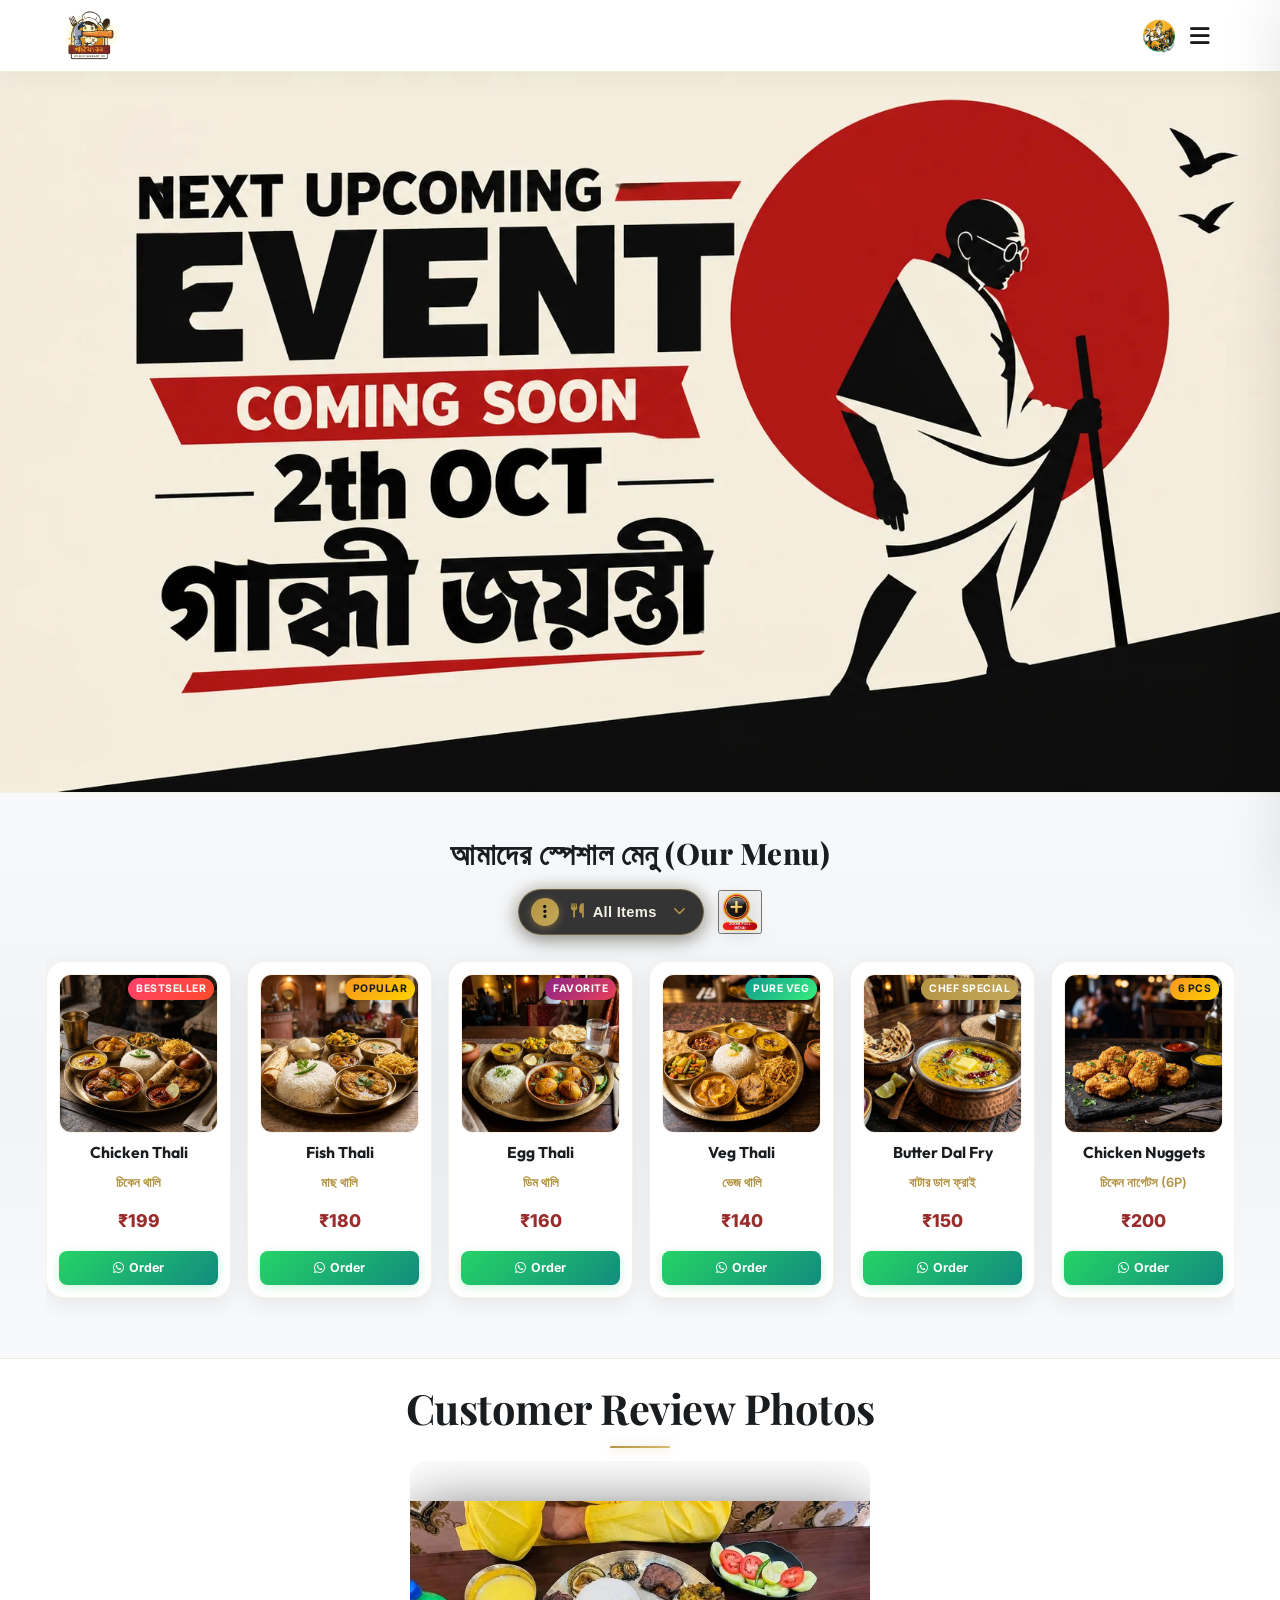
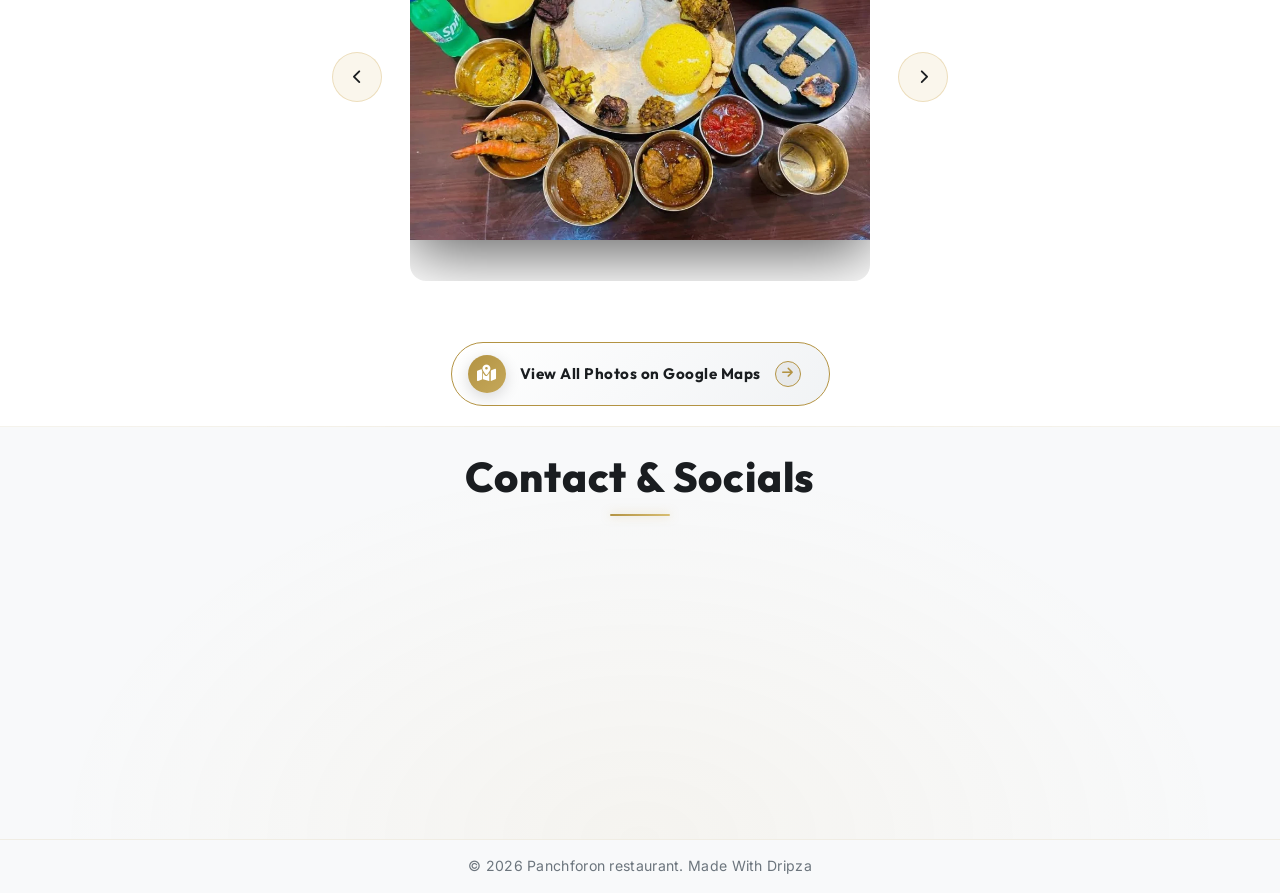
==== commit 5f6d3c83: "Add clear search button in menu popup" ====
--- a/index.html
+++ b/index.html
@@ -648,29 +648,74 @@
 
                 <!-- Search Bar & Category Filter Tabs -->
                 <div class="menu-control-bar">
+                    
+
+                    <!-- Modal Category Filter Dropdown (Three-Dot Filter Menu) -->
+                    <div class="menu-filter-dropdown-wrapper" id="modal-menu-filter-dropdown-wrapper">
+            <button type="button" class="menu-filter-dots-btn" id="modal-menu-filter-dots-btn" aria-expanded="false" aria-haspopup="true" title="Filter Menu">
+                <span class="three-dots-icon-box">
+                    <i class="fas fa-ellipsis-v"></i>
+                </span>
+                <span class="current-filter-label" id="modal-current-filter-label">
+                    <i class="fas fa-utensils"></i>
+                    <span>All Items</span>
+                </span>
+                <i class="fas fa-chevron-down filter-dropdown-arrow"></i>
+            </button>
+
+            <!-- Dropdown List of Category Filter Options -->
+            <div class="menu-filter-dropdown-menu" id="modal-menu-filter-dropdown-menu">
+                <div class="menu-filter-dropdown-header">
+                    <span><i class="fas fa-filter"></i> Filter Category</span>
+                </div>
+                <div class="menu-filter-dropdown-list">
+                    <button type="button" class="menu-tab-btn active" data-category="all">
+                        <span class="tab-btn-content">
+                            <i class="fas fa-utensils tab-icon"></i>
+                            <span class="tab-title">All Items</span>
+                        </span>
+                        <i class="fas fa-check active-indicator-icon"></i>
+                    </button>
+                    <button type="button" class="menu-tab-btn" data-category="thali">
+                        <span class="tab-btn-content">
+                            <i class="fas fa-bowl-rice tab-icon"></i>
+                            <span class="tab-title">Bengali Thali</span>
+                        </span>
+                        <i class="fas fa-check active-indicator-icon"></i>
+                    </button>
+                    <button type="button" class="menu-tab-btn" data-category="snacks">
+                        <span class="tab-btn-content">
+                            <i class="fas fa-burger tab-icon"></i>
+                            <span class="tab-title">Breakfast & Snacks</span>
+                        </span>
+                        <i class="fas fa-check active-indicator-icon"></i>
+                    </button>
+                    <button type="button" class="menu-tab-btn" data-category="beverages">
+                        <span class="tab-btn-content">
+                            <i class="fas fa-mug-hot tab-icon"></i>
+                            <span class="tab-title">Tea & Coffee</span>
+                        </span>
+                        <i class="fas fa-check active-indicator-icon"></i>
+                    </button>
+                    <button type="button" class="menu-tab-btn" data-category="extras">
+                        <span class="tab-btn-content">
+                            <i class="fas fa-plate-wheat tab-icon"></i>
+                            <span class="tab-title">Sides & Extras</span>
+                        </span>
+                        <i class="fas fa-check active-indicator-icon"></i>
+                    </button>
+                </div>
+            </div>
+                </div>
+
                     <div class="search-box-wrapper">
                         <i class="fas fa-search"></i>
                         <input type="text" id="modal-menu-search-input" placeholder="খাবারের নাম লিখে খুঁজুন (Search dishes...)" autocomplete="off">
-                    </div>
-
-                    <div class="menu-category-tabs" id="modal-menu-category-tabs">
-                        <button class="menu-tab-btn active" data-category="all">
-                            <i class="fas fa-utensils"></i> All Items
+                        <button type="button" id="modal-menu-search-clear" class="search-clear-btn" aria-label="Clear search" title="à¦®à§à¦›à§‡ à¦«à§‡à¦²à§à¦¨ (Clear)">
+                            <i class="fas fa-times"></i>
                         </button>
-                        <button class="menu-tab-btn" data-category="thali">
-                            <i class="fas fa-bowl-rice"></i> Bengali Thali
-                        </button>
-                        <button class="menu-tab-btn" data-category="snacks">
-                            <i class="fas fa-burger"></i> Breakfast & Snacks
-                        </button>
-                        <button class="menu-tab-btn" data-category="beverages">
-                            <i class="fas fa-mug-hot"></i> Tea & Coffee
-                        </button>
-                        <button class="menu-tab-btn" data-category="extras">
-                            <i class="fas fa-plate-wheat"></i> Sides & Extras
-                        </button>
-                    </div>
-                </div>
+                    </div>
+            </div>
             </div>
 
             <div class="full-menu-modal-body">
--- a/styles.css
+++ b/styles.css
@@ -3316,28 +3316,28 @@
 }
 
 .full-menu-modal-header {
-    padding: 10px 24px;
+    padding: 9px 20px;
     display: flex;
     align-items: center;
     justify-content: space-between;
-    border-bottom: 1px solid rgba(255, 255, 255, 0.06);
+    border-bottom: 1px solid rgba(255, 255, 255, 0.08);
 }
 
 .full-menu-modal-header-left {
     display: flex;
     align-items: center;
-    gap: 14px;
+    gap: 12px;
 }
 
 .menu-modal-close-btn {
     display: inline-flex;
     align-items: center;
-    gap: 7px;
+    gap: 6px;
     background: rgba(201, 162, 75, 0.15);
     border: 1px solid var(--accent-gold);
     color: var(--accent-gold);
-    padding: 6px 16px;
-    border-radius: 25px;
+    padding: 6px 14px;
+    border-radius: 20px;
     font-weight: 700;
     font-size: 0.86rem;
     cursor: pointer;
@@ -3353,7 +3353,7 @@
 
 .full-menu-modal-title {
     font-family: 'Playfair Display', 'Tiro Bangla', serif;
-    font-size: 1.2rem;
+    font-size: 1.22rem;
     font-weight: 700;
     color: var(--text-primary, #ffffff);
 }
@@ -3375,8 +3375,8 @@
     background: rgba(201, 162, 75, 0.15);
     border: 1px solid var(--accent-gold);
     color: var(--accent-gold);
-    padding: 6px 14px;
-    border-radius: 25px;
+    padding: 6px 13px;
+    border-radius: 20px;
     text-decoration: none;
     font-weight: 700;
     font-size: 0.84rem;
@@ -3395,10 +3395,10 @@
     background: linear-gradient(135deg, var(--accent-gold), var(--accent-amber));
     color: #ffffff !important;
     padding: 6px 15px;
-    border-radius: 25px;
+    border-radius: 20px;
     text-decoration: none;
     font-weight: 700;
-    font-size: 0.84rem;
+    font-size: 0.85rem;
     transition: all 0.3s ease;
 }
 
@@ -3411,13 +3411,13 @@
     display: inline-flex;
     align-items: center;
     justify-content: center;
-    width: 36px;
-    height: 36px;
+    width: 34px;
+    height: 34px;
     border-radius: 50%;
     background: var(--bg-card, rgba(255, 255, 255, 0.1));
     border: 1px solid var(--glass-border, rgba(255, 255, 255, 0.2));
     color: var(--text-primary, #ffffff);
-    font-size: 1rem;
+    font-size: 0.95rem;
     cursor: pointer;
     transition: all 0.3s ease;
 }
@@ -3435,20 +3435,20 @@
     overscroll-behavior: contain;
     overflow-y: auto;
     -webkit-overflow-scrolling: touch;
-    padding: 4px 0 60px;
+    padding: 4px 0 50px;
     background: var(--bg-deep, #0d0d0d);
 }
 
 /* Modal Hero */
 .full-menu-modal-top-section .full-menu-hero {
     text-align: center;
-    padding: 20px 20px 10px;
+    padding: 12px 18px 6px;
 }
 
 .full-menu-modal-top-section .full-menu-hero h1 {
     font-family: 'Playfair Display', 'Tiro Bangla', serif;
-    font-size: 2.1rem;
-    font-weight: 800;
+    font-size: 1.45rem;
+    font-weight: 700;
     color: var(--text-primary, #ffffff);
     margin-bottom: 0;
     line-height: 1.25;
@@ -3457,34 +3457,48 @@
 .full-menu-modal-top-section .full-menu-hero h1 .bengali-heading {
     color: var(--accent-gold);
     display: inline-block;
-    font-size: 1.65rem;
-    margin-left: 12px;
+    font-size: 1.2rem;
+    margin-left: 10px;
     font-family: 'Tiro Bangla', serif;
-    font-weight: 700;
-}
-
-/* Modal Controls */
+    font-weight: 600;
+}
+
+/* Modal Controls inside Top Section */
 .full-menu-modal-top-section .menu-control-bar {
     max-width: 950px;
     margin: 0 auto;
-    padding: 8px 20px 4px;
-}
-
-.full-menu-modal-top-section .menu-category-tabs {
-    margin-bottom: 0 !important;
-    padding-bottom: 2px !important;
+    padding: 8px 20px 10px;
+    display: flex;
+    align-items: center;
+    justify-content: space-between;
+    gap: 12px;
+}
+
+.full-menu-modal-top-section .menu-filter-dropdown-wrapper {
+    margin: 0 !important;
+    flex-shrink: 0;
+}
+
+.full-menu-modal-top-section .menu-filter-dropdown-menu {
+    left: 0;
+    transform: translateX(0) translateY(-10px) scale(0.96);
+}
+
+.full-menu-modal-top-section .menu-filter-dropdown-wrapper.open .menu-filter-dropdown-menu {
+    transform: translateX(0) translateY(0) scale(1);
 }
 
 .full-menu-modal-top-section .search-box-wrapper {
     position: relative;
-    margin-bottom: 14px;
-}
-
+    margin-bottom: 0 !important;
+    flex: 1;
+    min-width: 0;
+}
 .full-menu-modal-top-section .search-box-wrapper input {
     width: 100%;
     background: var(--bg-card, rgba(24, 24, 24, 0.96));
     border: 1.5px solid var(--glass-border, rgba(201, 162, 75, 0.35));
-    padding: 12px 20px 12px 48px;
+    padding: 12px 42px 12px 48px;
     border-radius: 30px;
     color: var(--text-primary, #ffffff);
     font-size: 0.98rem;
@@ -3504,13 +3518,56 @@
     background: var(--bg-card);
 }
 
-.full-menu-modal-top-section .search-box-wrapper i {
+.full-menu-modal-top-section .search-box-wrapper > i.fa-search,
+.full-menu-modal-top-section .search-box-wrapper > i.search-icon {
     position: absolute;
     left: 18px;
     top: 50%;
     transform: translateY(-50%);
     color: var(--accent-gold);
     font-size: 1.1rem;
+    pointer-events: none;
+}
+
+.full-menu-modal-top-section .search-box-wrapper .search-clear-btn {
+    position: absolute;
+    right: 12px;
+    top: 50%;
+    transform: translateY(-50%);
+    width: 26px;
+    height: 26px;
+    border-radius: 50%;
+    background: rgba(255, 255, 255, 0.12);
+    border: 1px solid rgba(201, 162, 75, 0.3);
+    color: var(--accent-gold, #c9a24b);
+    cursor: pointer;
+    display: none;
+    align-items: center;
+    justify-content: center;
+    padding: 0;
+    transition: all 0.25s ease;
+    z-index: 3;
+}
+
+.full-menu-modal-top-section .search-box-wrapper .search-clear-btn.visible {
+    display: flex;
+}
+
+.full-menu-modal-top-section .search-box-wrapper .search-clear-btn:hover {
+    background: var(--accent-gold, #c9a24b);
+    color: #000000;
+    border-color: var(--accent-gold, #c9a24b);
+    transform: translateY(-50%) scale(1.1);
+    box-shadow: 0 0 10px rgba(201, 162, 75, 0.4);
+}
+
+.full-menu-modal-top-section .search-box-wrapper .search-clear-btn i {
+    position: static;
+    transform: none;
+    font-size: 0.78rem;
+    color: inherit;
+    pointer-events: none;
+    line-height: 1;
 }
 
 /* Compact Grid inside Modal */
@@ -3563,13 +3620,13 @@
 /* Modal Responsive */
 @media (max-width: 768px) {
     .full-menu-modal-header {
-        padding: 8px 12px;
+        padding: 7px 12px;
     }
     .menu-modal-close-btn span {
         display: none;
     }
     .full-menu-modal-title {
-        font-size: 1rem;
+        font-size: 1.08rem;
     }
     .menu-modal-timing-btn span {
         display: none;
@@ -3577,17 +3634,42 @@
     .menu-modal-call-btn span {
         display: none;
     }
-    .full-menu-modal-top-section .full-menu-hero h1 {
-        font-size: 1.55rem;
-    }
-    .full-menu-modal-top-section .full-menu-hero h1 .bengali-heading {
-        font-size: 1.25rem;
-        display: block;
-        margin-left: 0;
-        margin-top: 4px;
+    .full-menu-modal-top-section .full-menu-hero {
+        padding: 6px 10px 4px;
     }
     .full-menu-modal-top-section .menu-control-bar {
-        padding: 6px 12px 2px;
+        padding: 6px 12px 8px;
+        gap: 8px;
+    }
+    .full-menu-modal-top-section .menu-filter-dots-btn {
+        padding: 6px 11px 6px 8px;
+        font-size: 0.8rem;
+        gap: 6px;
+    }
+    .full-menu-modal-top-section .menu-filter-dots-btn .three-dots-icon-box {
+        width: 22px;
+        height: 22px;
+        font-size: 0.75rem;
+    }
+    .full-menu-modal-top-section .search-box-wrapper {
+        margin-bottom: 0 !important;
+    }
+    .full-menu-modal-top-section .search-box-wrapper input {
+        padding: 8px 32px 8px 34px;
+        font-size: 0.84rem;
+    }
+    .full-menu-modal-top-section .search-box-wrapper > i.fa-search,
+    .full-menu-modal-top-section .search-box-wrapper > i.search-icon {
+        left: 11px;
+        font-size: 0.85rem;
+    }
+    .full-menu-modal-top-section .search-box-wrapper .search-clear-btn {
+        right: 8px;
+        width: 22px;
+        height: 22px;
+    }
+    .full-menu-modal-top-section .search-box-wrapper .search-clear-btn i {
+        font-size: 0.68rem;
     }
     .full-menu-modal-top-section .menu-category-tabs {
         margin-bottom: 0 !important;
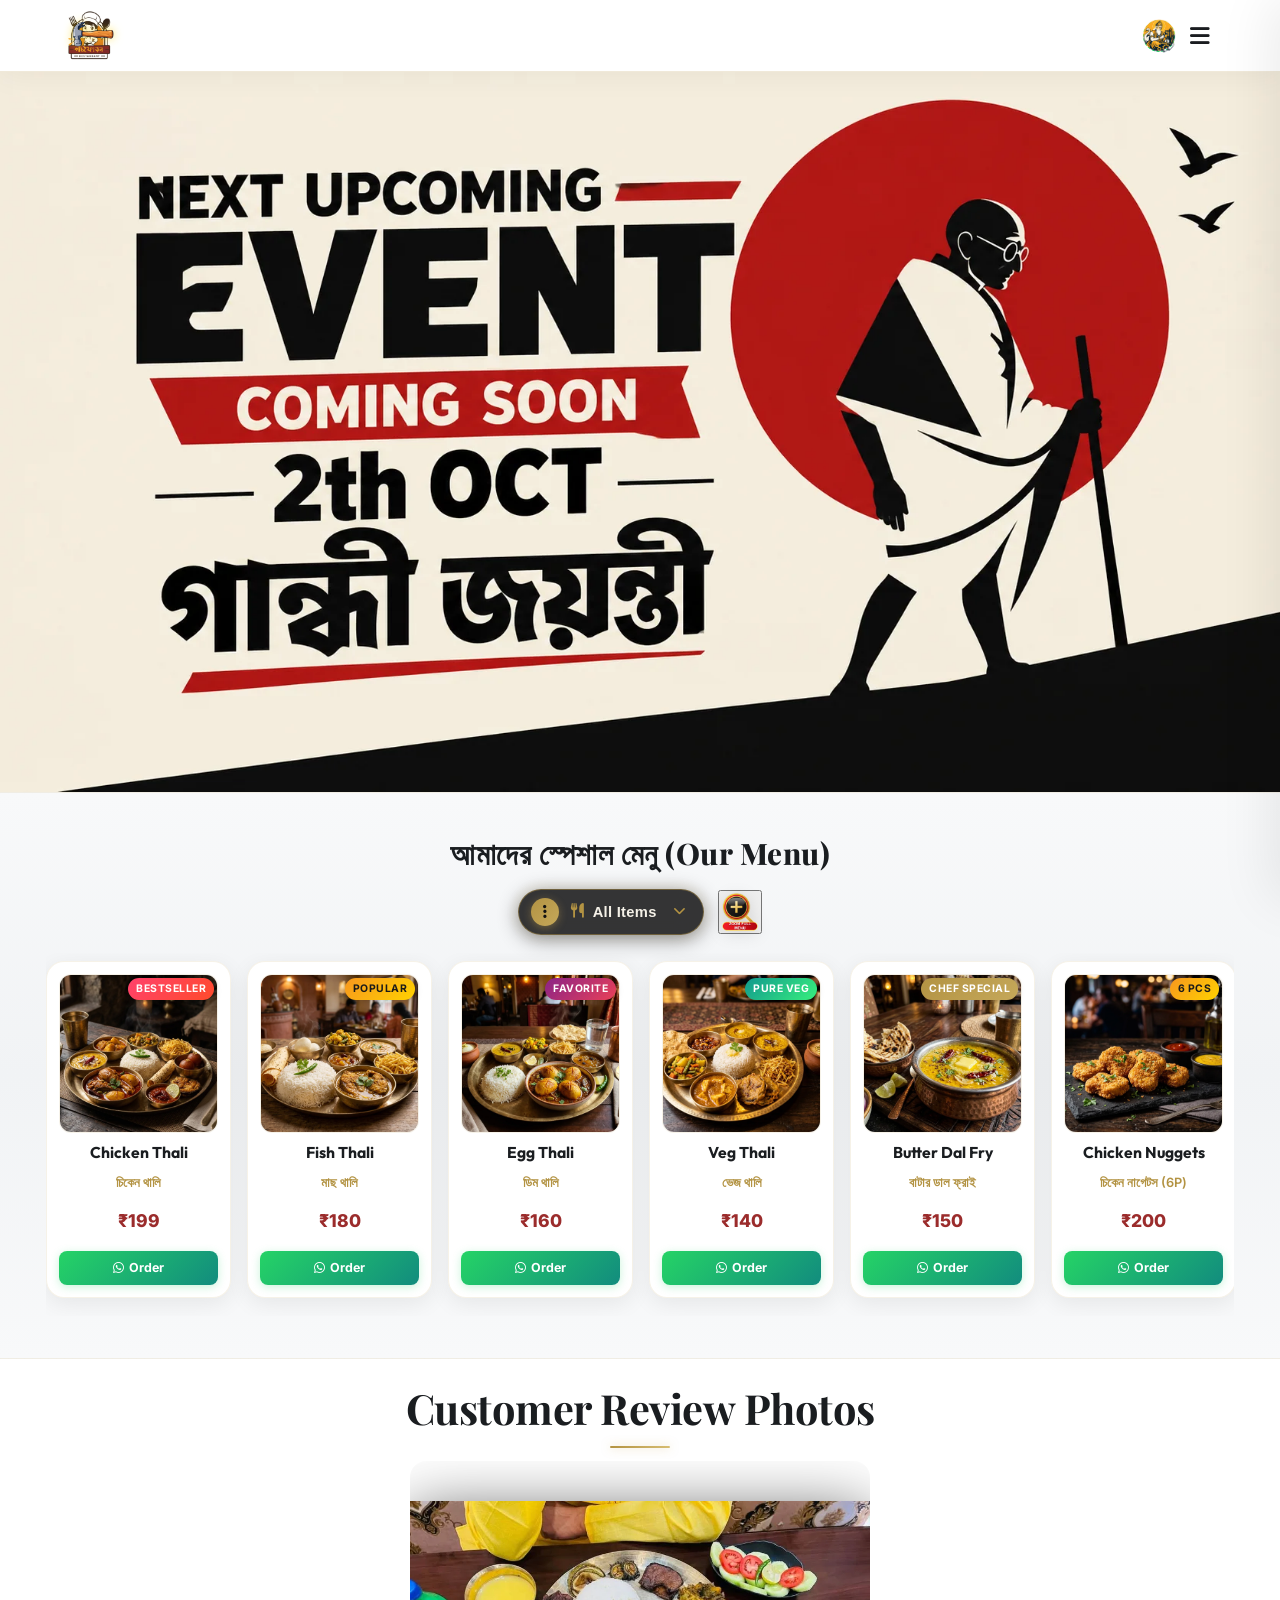
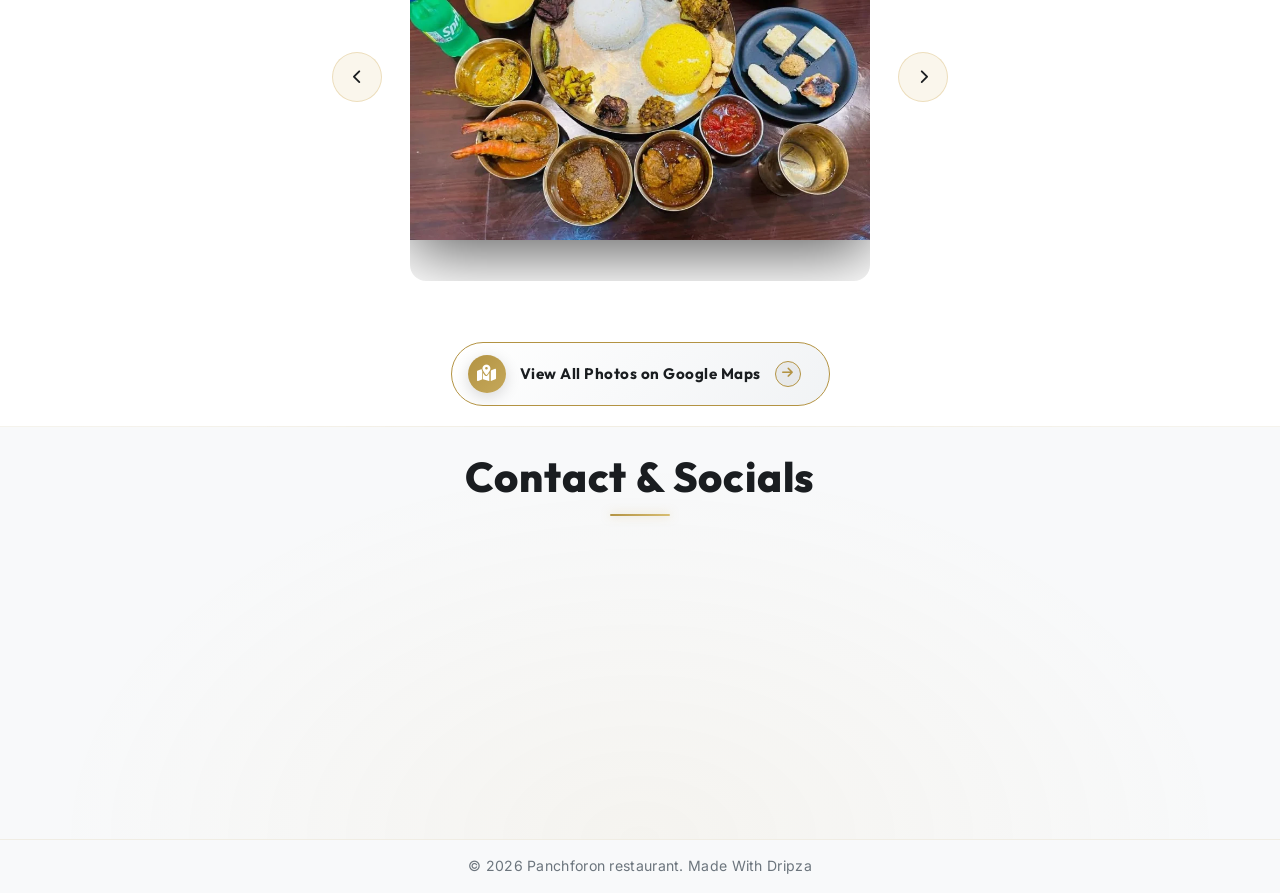
==== commit 006f6a4f: "Update search input keypad dismiss on enter" ====
--- a/index.html
+++ b/index.html
@@ -710,7 +710,7 @@
 
                     <div class="search-box-wrapper">
                         <i class="fas fa-search"></i>
-                        <input type="text" id="modal-menu-search-input" placeholder="খাবারের নাম লিখে খুঁজুন (Search dishes...)" autocomplete="off">
+                        <input type="text" id="modal-menu-search-input" placeholder="খাবারের নাম লিখে খুঁজুন (Search dishes...)" autocomplete="off" enterkeyhint="search">
                         <button type="button" id="modal-menu-search-clear" class="search-clear-btn" aria-label="Clear search" title="à¦®à§à¦›à§‡ à¦«à§‡à¦²à§à¦¨ (Clear)">
                             <i class="fas fa-times"></i>
                         </button>
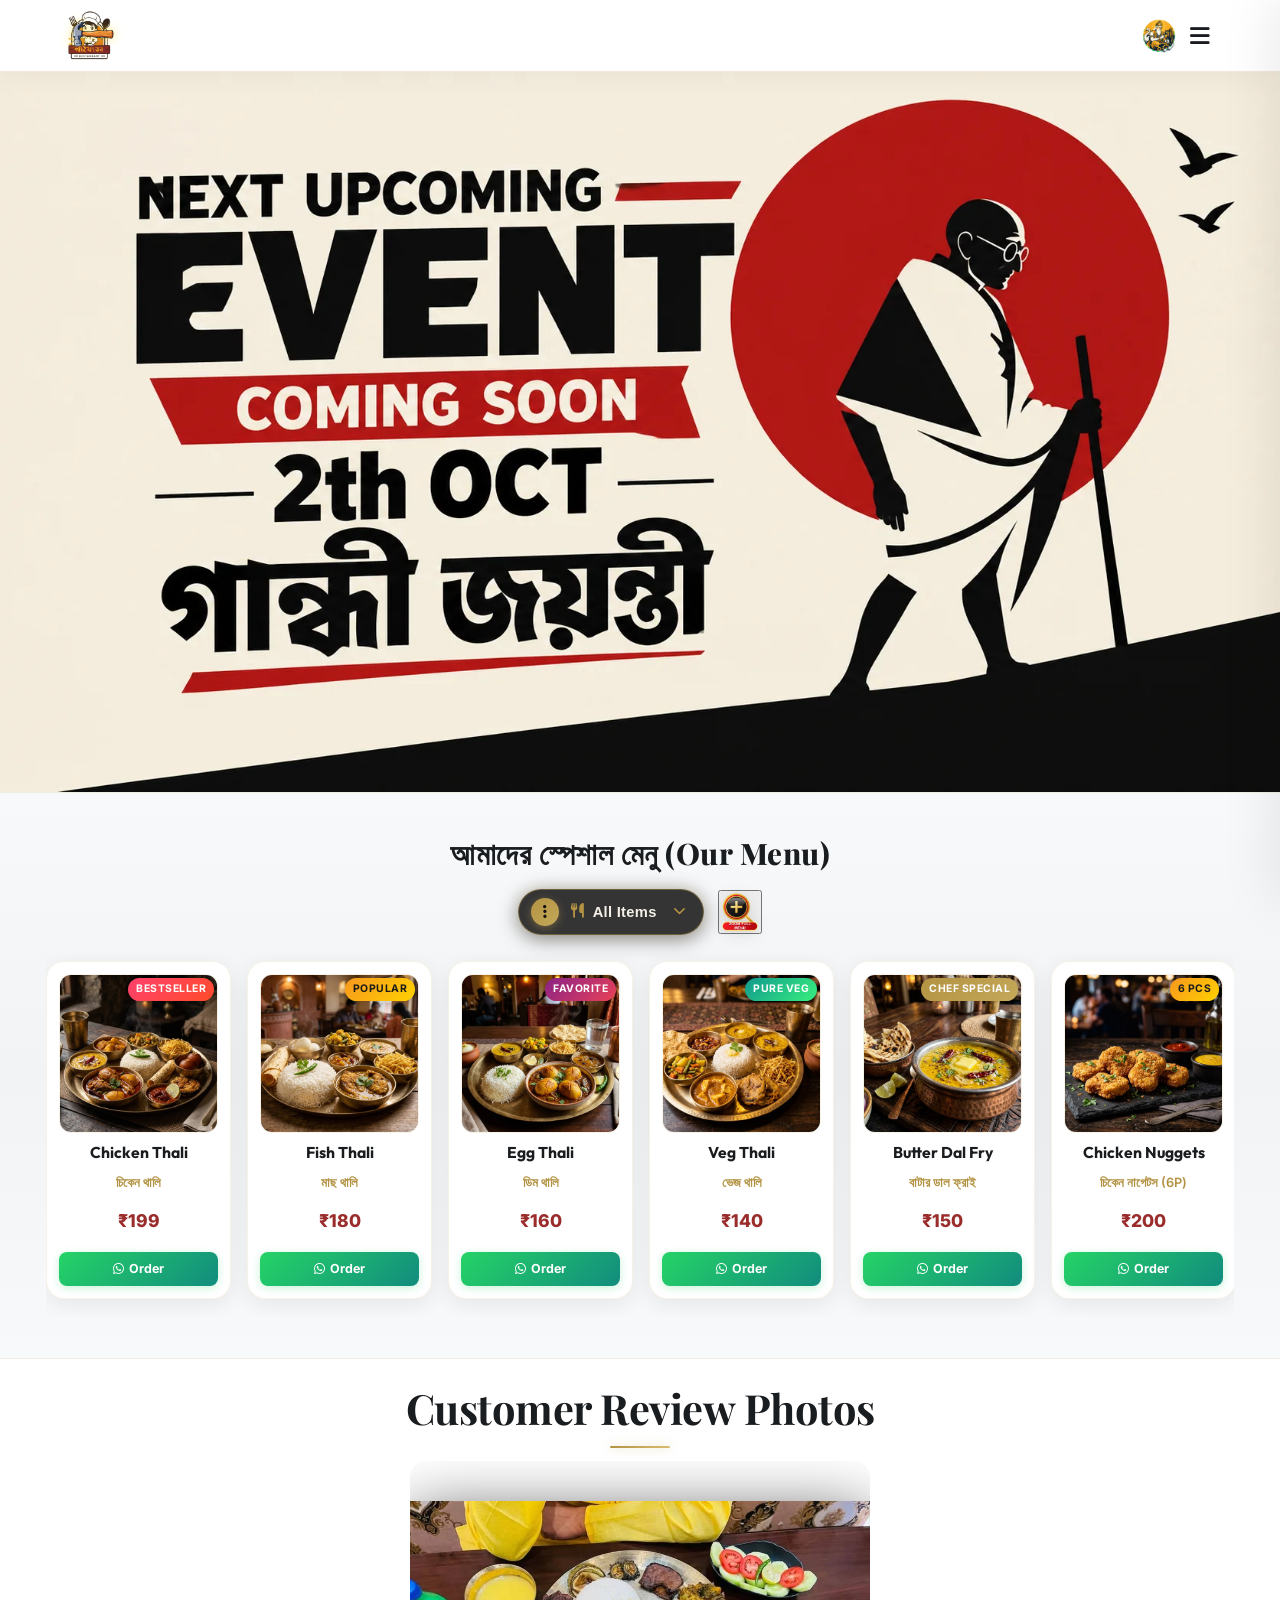
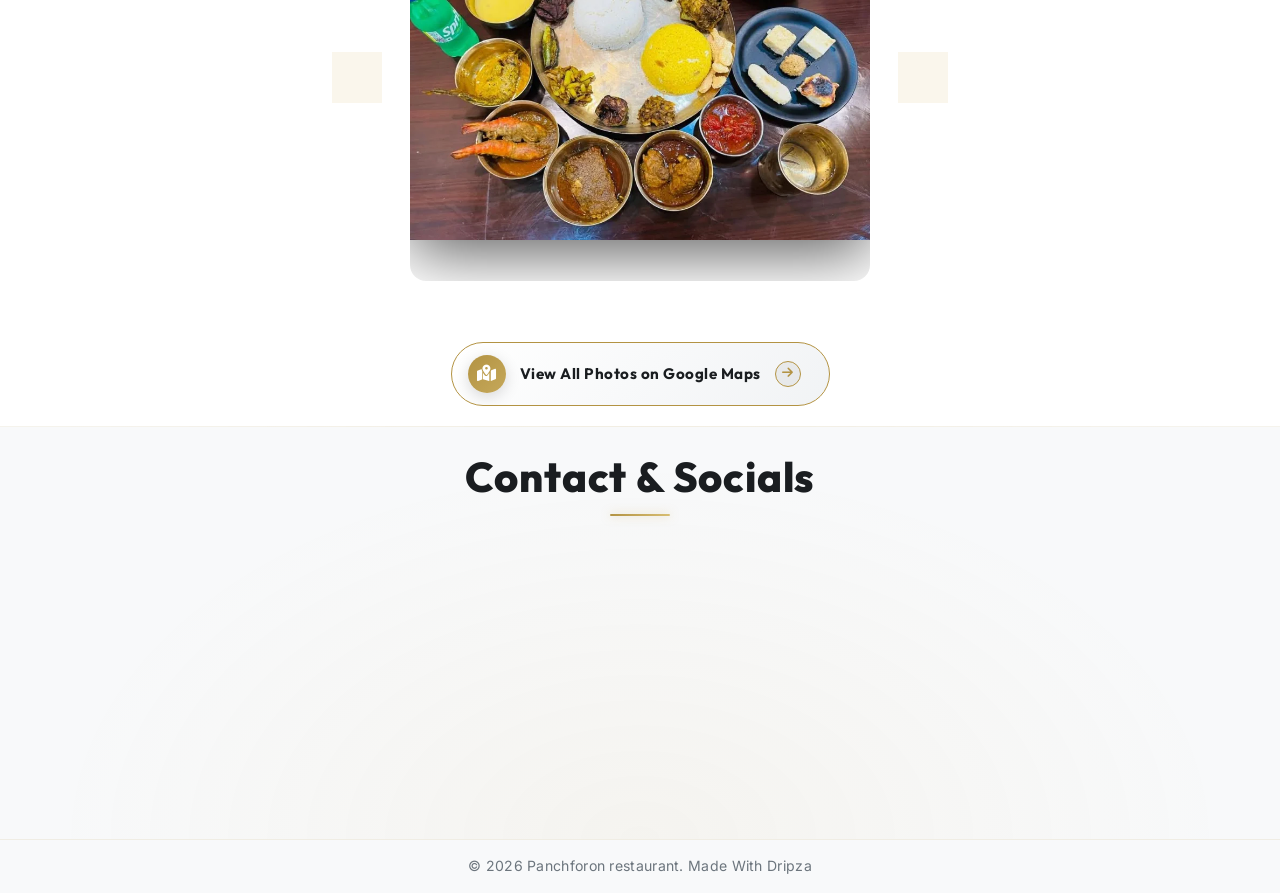
==== commit fcaf23db: "perf: smooth scroll - passive listeners, momentum drag, remove backdrop-filter, pause animation on s" ====
--- a/index.html
+++ b/index.html
@@ -1163,6 +1163,6 @@
         </div>
     </div>
 
-    <script src="script.js"></script>
+    <script src="script.js?v=1.4"></script>
 </body>
 </html>
--- a/styles.css
+++ b/styles.css
@@ -2706,8 +2706,6 @@
     font-size: 0.92rem;
     font-weight: 600;
     cursor: pointer;
-    backdrop-filter: blur(12px);
-    -webkit-backdrop-filter: blur(12px);
     box-shadow: 0 4px 20px rgba(0, 0, 0, 0.45), 0 0 15px rgba(201, 162, 75, 0.15);
     transition: all 0.3s cubic-bezier(0.25, 0.8, 0.25, 1);
     user-select: none;
@@ -2829,6 +2827,9 @@
     padding-right: 4px;
     scrollbar-width: thin;
     scrollbar-color: rgba(201, 162, 75, 0.6) rgba(255, 255, 255, 0.05);
+    will-change: scroll-position;
+    transform: translateZ(0);
+    -webkit-transform: translateZ(0);
 }
 
 .menu-filter-dropdown-list::-webkit-scrollbar {
@@ -2988,7 +2989,7 @@
     overflow-x: auto;
     overflow-y: hidden;
     scroll-behavior: smooth;
-    scroll-snap-type: x mandatory;
+    scroll-snap-type: x proximity;
     -webkit-overflow-scrolling: touch;
     padding: 8px 6px 18px;
     width: 100%;
@@ -3029,12 +3030,12 @@
     padding: 12px;
     text-align: center;
     box-shadow: 0 6px 22px rgba(0, 0, 0, 0.07) !important;
-    backdrop-filter: blur(12px);
-    -webkit-backdrop-filter: blur(12px);
     transition: transform 0.35s cubic-bezier(0.2, 0.8, 0.2, 1), border-color 0.35s ease, box-shadow 0.35s ease;
     animation: floatMenuItem 4.5s ease-in-out infinite alternate;
     user-select: none;
     position: relative;
+    will-change: transform;
+    contain: layout style;
 }
 
 .food-menu-card:nth-child(even) { animation-delay: 0.8s; }
@@ -3278,8 +3279,6 @@
     position: absolute;
     inset: 0;
     background: rgba(0, 0, 0, 0.72);
-    backdrop-filter: blur(12px);
-    -webkit-backdrop-filter: blur(12px);
 }
 
 .full-menu-modal-container {
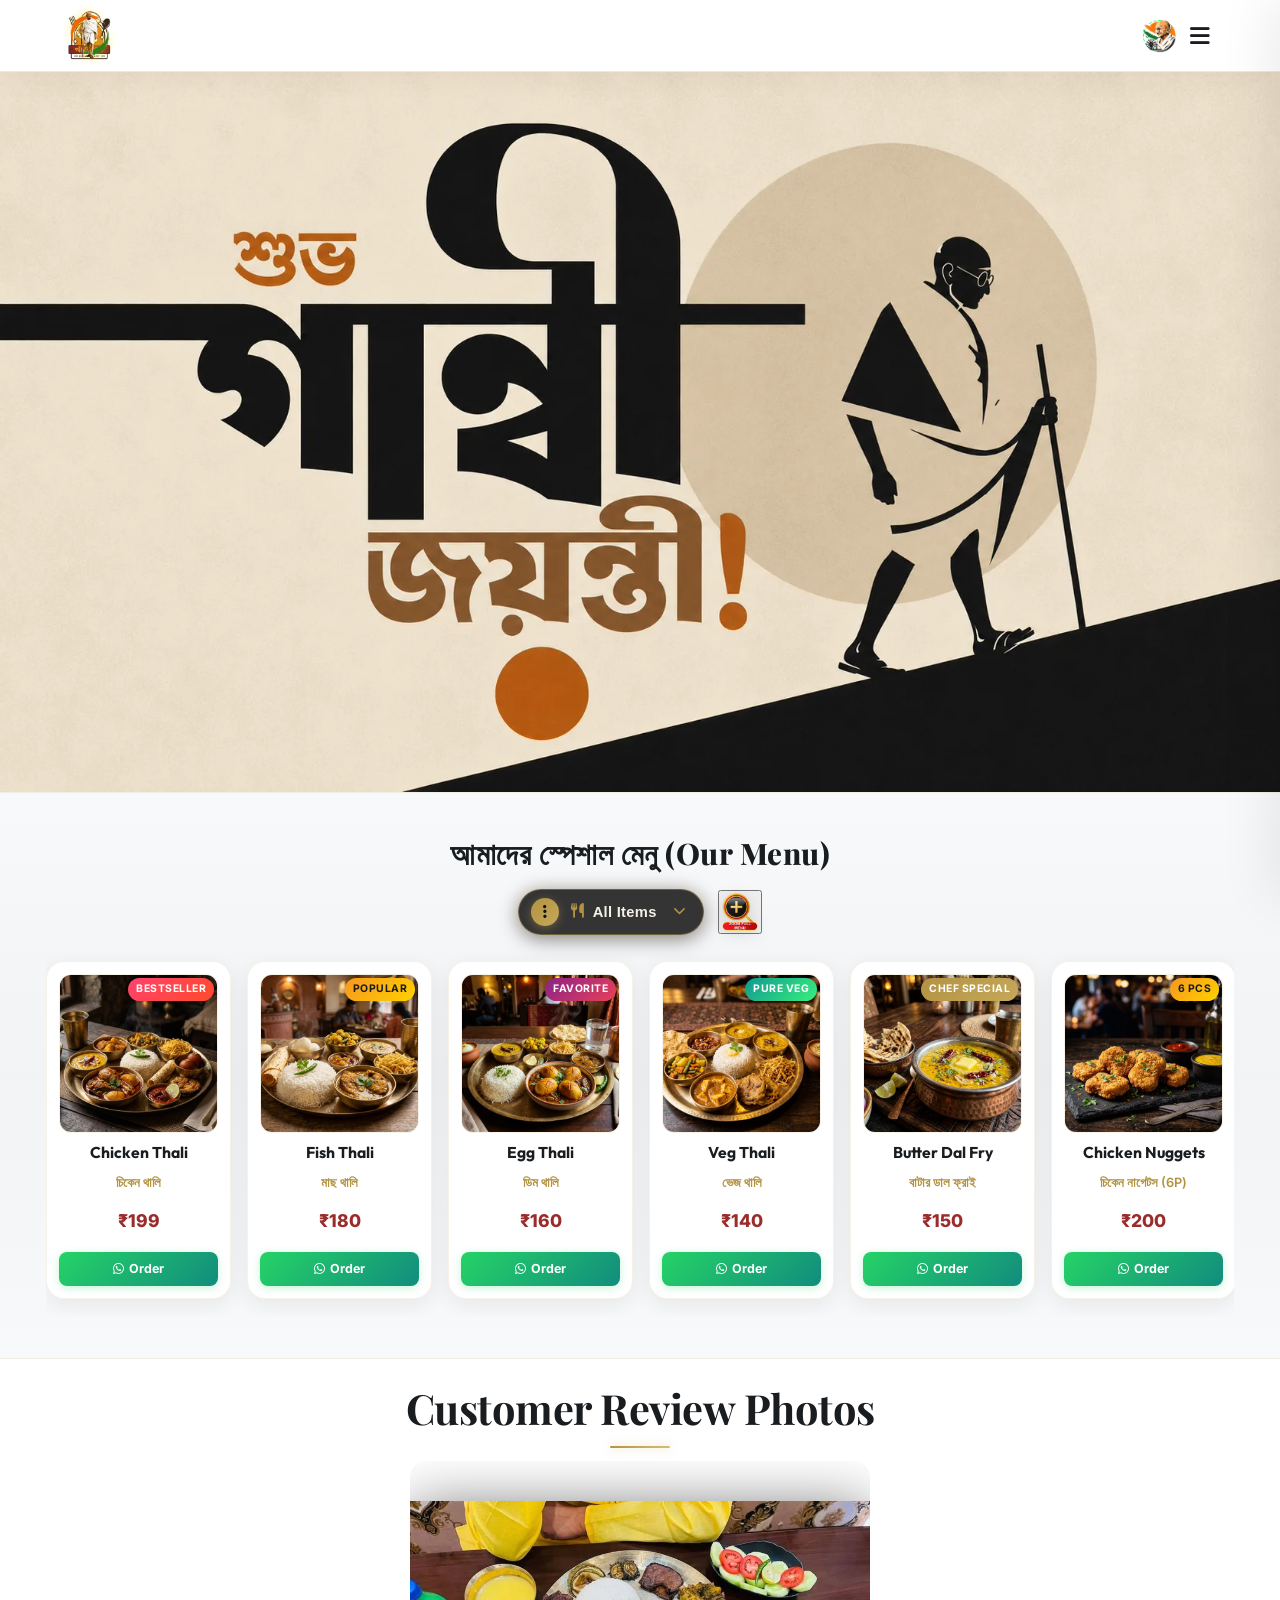
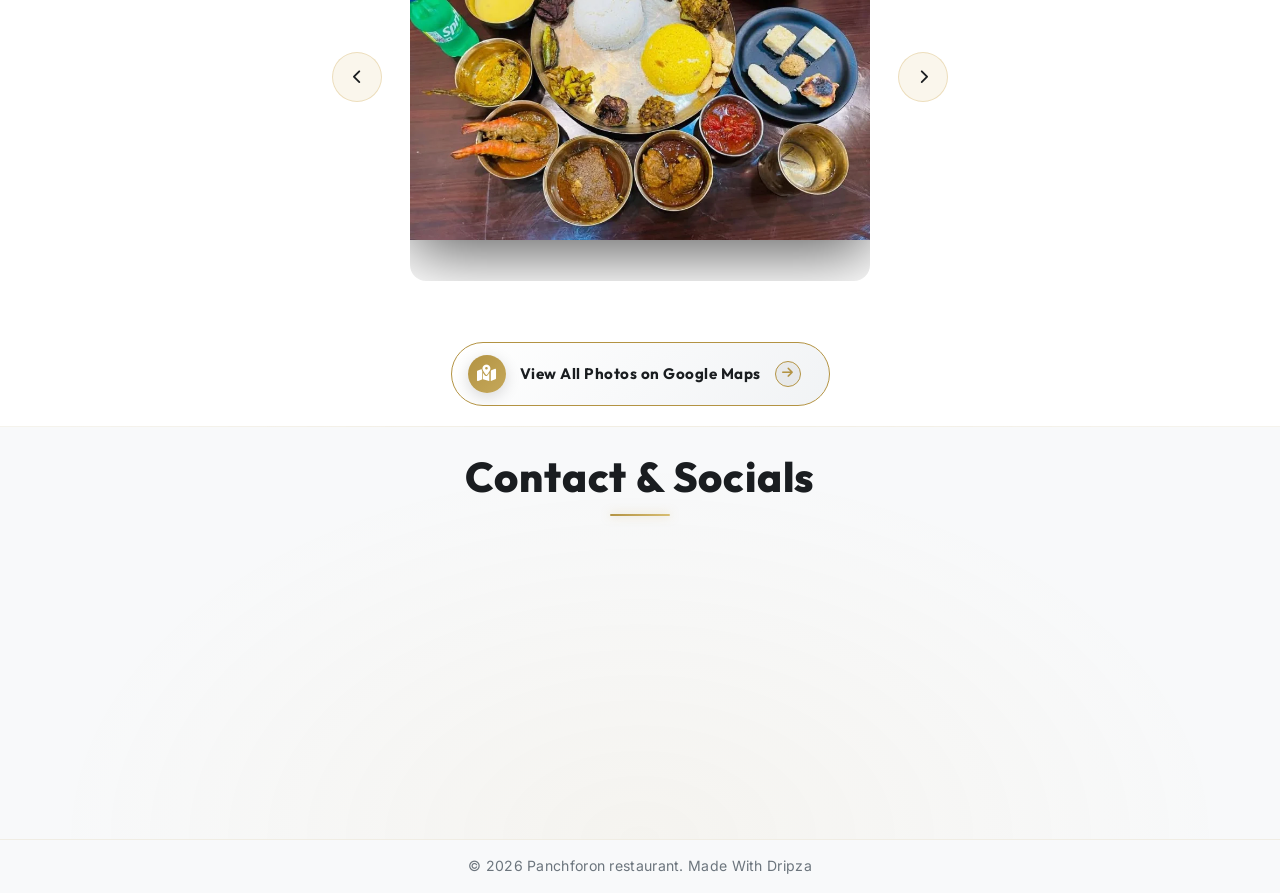
==== commit 2d244462: "update: add Gandhi Jayanti assets and update header" ====
--- a/index.html
+++ b/index.html
@@ -24,13 +24,13 @@
         <div class="logo-container">
             <img src="assets/panchforon_logo.webp" alt="Panchforon restaurant Logo" class="logo-brand-img">
             <div class="logo-text-wrapper">
-                <span class="animated-football-header" title="Ganesh Chaturthi Special">
-                    <img src="assets/ganesh_run_icon.webp" alt="Ganesh Run Icon" style="object-fit: contain; filter: drop-shadow(0 0 5px rgba(255, 215, 0, 0.6));">
+                <span class="animated-football-header" title="Gandhi Jayanti Special">
+                    <img src="assets/gandhi_jayanti_run_icon.webp" alt="Gandhi Jayanti Run Icon" style="object-fit: contain; filter: drop-shadow(0 0 5px rgba(255, 215, 0, 0.6));">
                 </span>
                 <span class="logo-text">Panchforon restaurant</span>
             </div>
         </div>
-        <span class="rath-yatra-header-text">শুভ বিশ্বকর্মা পূজা!</span>
+        <span class="rath-yatra-header-text">শুভ গান্ধী জয়ন্তী!</span>
         <ul class="nav-links">
             <li><a href="#home">Home</a></li>
             <li><a href="#menu">Menu</a></li>
@@ -39,10 +39,10 @@
         </ul>
         <div class="navbar-actions">
             <!-- Rakhi Purnima Button for Poster -->
-            <button class="fifa-btn" id="open-promo-modal-direct-btn" title="Show Ganesh Chaturthi Special Poster">
+            <button class="fifa-btn" id="open-promo-modal-direct-btn" title="Show Gandhi Jayanti Special Poster">
                 <div class="fifa-container">
                     <div class="fifa-magic-ring"></div>
-                    <img src="assets/ganesh_icon.webp" alt="Ganesh Special" class="fifa-svg" style="object-fit: contain;">
+                    <img src="assets/gandhi_jayanti_icon.webp" alt="Gandhi Jayanti Special" class="fifa-svg" style="object-fit: contain;">
                 </div>
             </button>
             
@@ -55,7 +55,7 @@
     <!-- Hero Section -->
     <section id="home" class="hero">
         <div class="hero-bg banner-box">
-            <img src="assets/aj_restaurant_banner_1.webp" alt="AJ Restaurant & Cafe Banner" class="active">
+            <img src="assets/gandhi_jayanti_banner_1.webp" alt="Gandhi Jayanti Banner" class="active">
             <img src="assets/banner_1.webp" alt="Panchforon restaurant Banner 1">
             <img src="assets/banner_2.webp" alt="Panchforon restaurant Banner 2">
             <img src="assets/banner_3.webp" alt="Panchforon restaurant Banner 3">
--- a/styles.css
+++ b/styles.css
@@ -2991,6 +2991,7 @@
     scroll-behavior: smooth;
     scroll-snap-type: x proximity;
     -webkit-overflow-scrolling: touch;
+    touch-action: pan-x pan-y;
     padding: 8px 6px 18px;
     width: 100%;
     cursor: grab;
@@ -4085,3 +4086,10 @@
         font-size: 0.7rem;
     }
 }
+
+/* Mobile touch vertical page scroll compatibility */
+.main-menu-scroll-wrapper,
+.main-menu-scroll-track,
+.main-menu-scroll-track .food-menu-card {
+    touch-action: pan-x pan-y !important;
+}
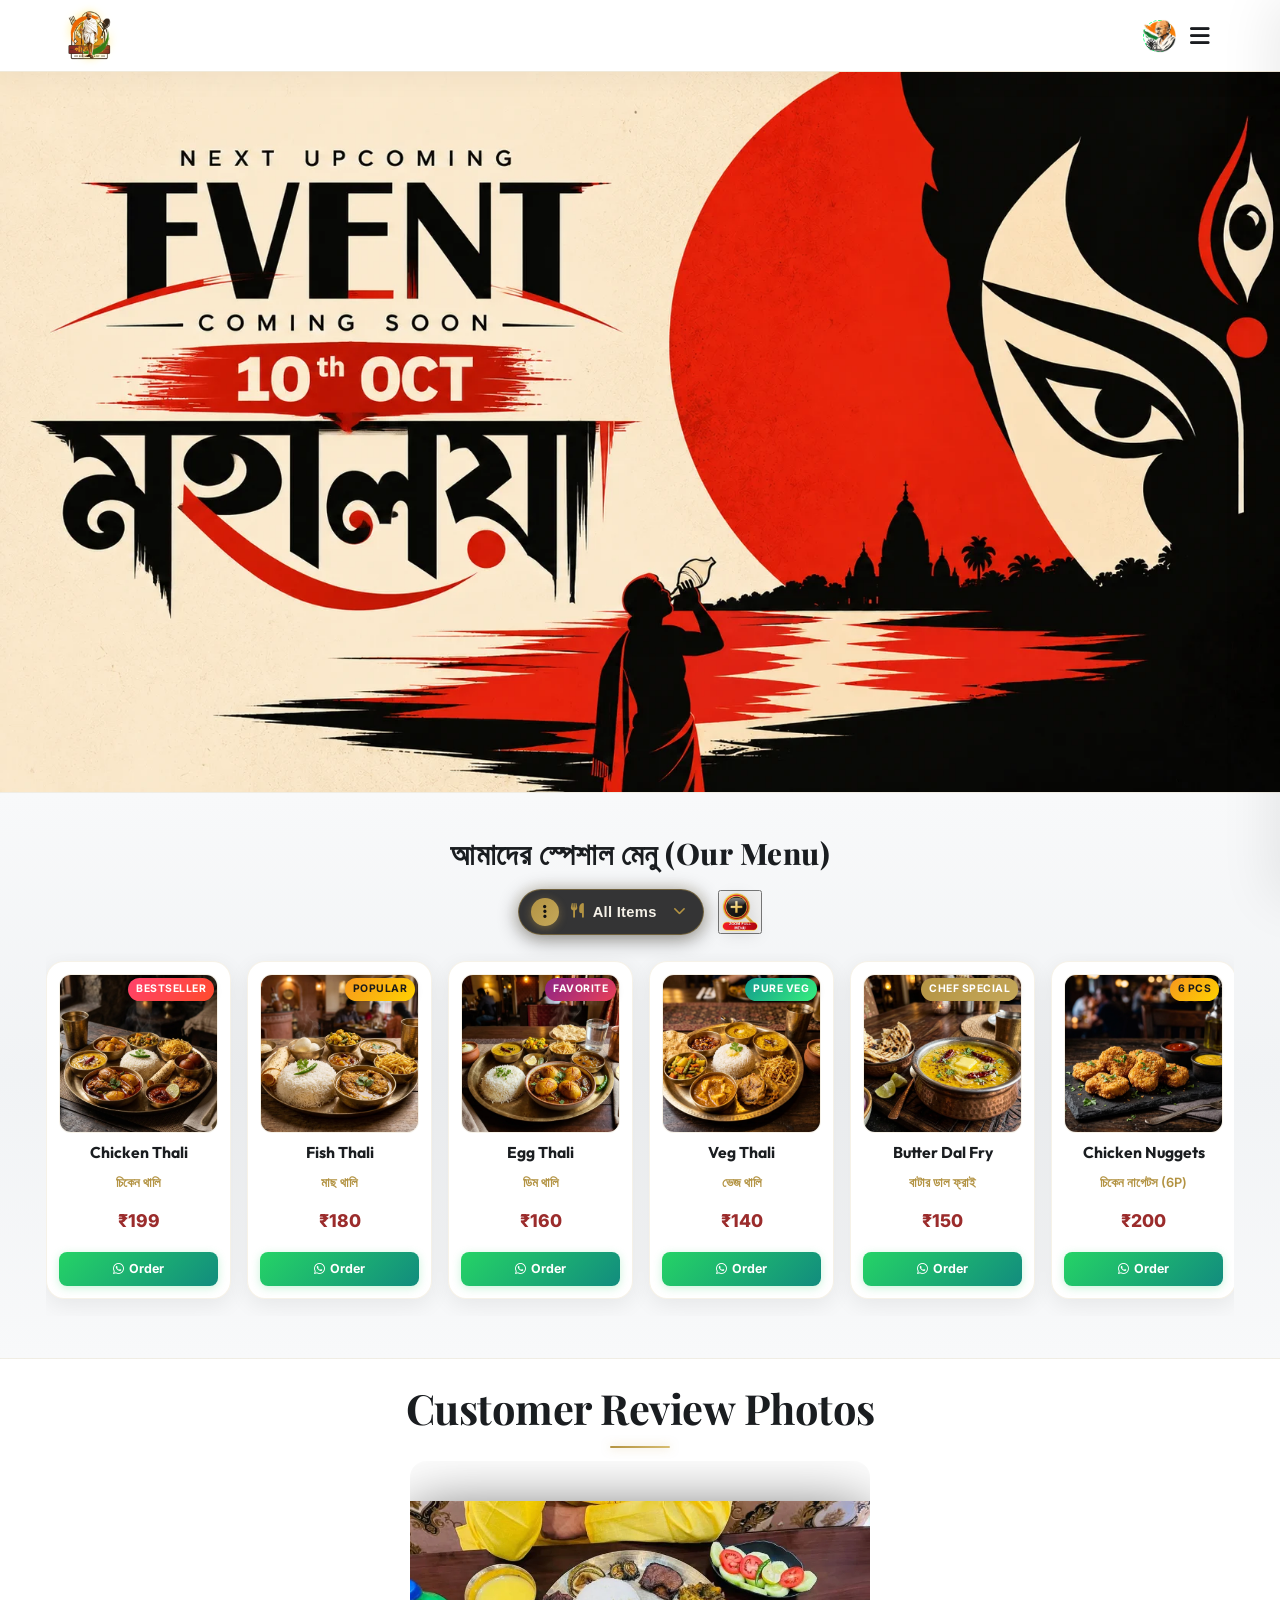
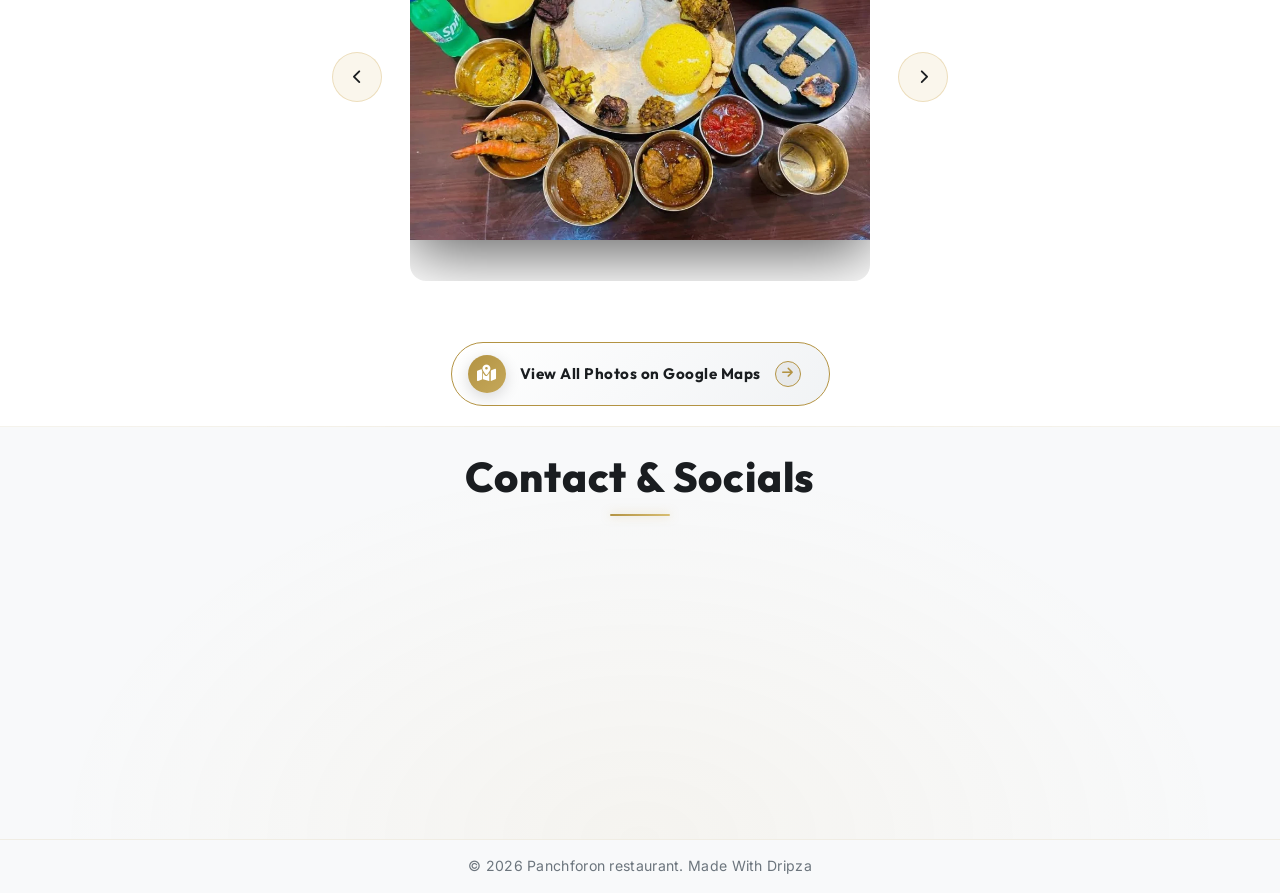
==== commit 5fab64a0: "Update website content and assets" ====
--- a/index.html
+++ b/index.html
@@ -30,7 +30,7 @@
                 <span class="logo-text">Panchforon restaurant</span>
             </div>
         </div>
-        <span class="rath-yatra-header-text">শুভ গান্ধী জয়ন্তী!</span>
+        <span class="rath-yatra-header-text">hello evryone</span>
         <ul class="nav-links">
             <li><a href="#home">Home</a></li>
             <li><a href="#menu">Menu</a></li>
@@ -55,7 +55,7 @@
     <!-- Hero Section -->
     <section id="home" class="hero">
         <div class="hero-bg banner-box">
-            <img src="assets/gandhi_jayanti_banner_1.webp" alt="Gandhi Jayanti Banner" class="active">
+            <img src="assets/mahalaya_festival_banner_1.webp" alt="Mahalaya Festival Banner" class="active">
             <img src="assets/banner_1.webp" alt="Panchforon restaurant Banner 1">
             <img src="assets/banner_2.webp" alt="Panchforon restaurant Banner 2">
             <img src="assets/banner_3.webp" alt="Panchforon restaurant Banner 3">
--- a/styles.css
+++ b/styles.css
@@ -1121,6 +1121,7 @@
     font-weight: 800;
     letter-spacing: 0.5px;
     color: #8B1A1A;
+    text-shadow: 0 1px 2px rgba(0, 0, 0, 0.15);
     white-space: nowrap;
     opacity: 0;
     pointer-events: none;
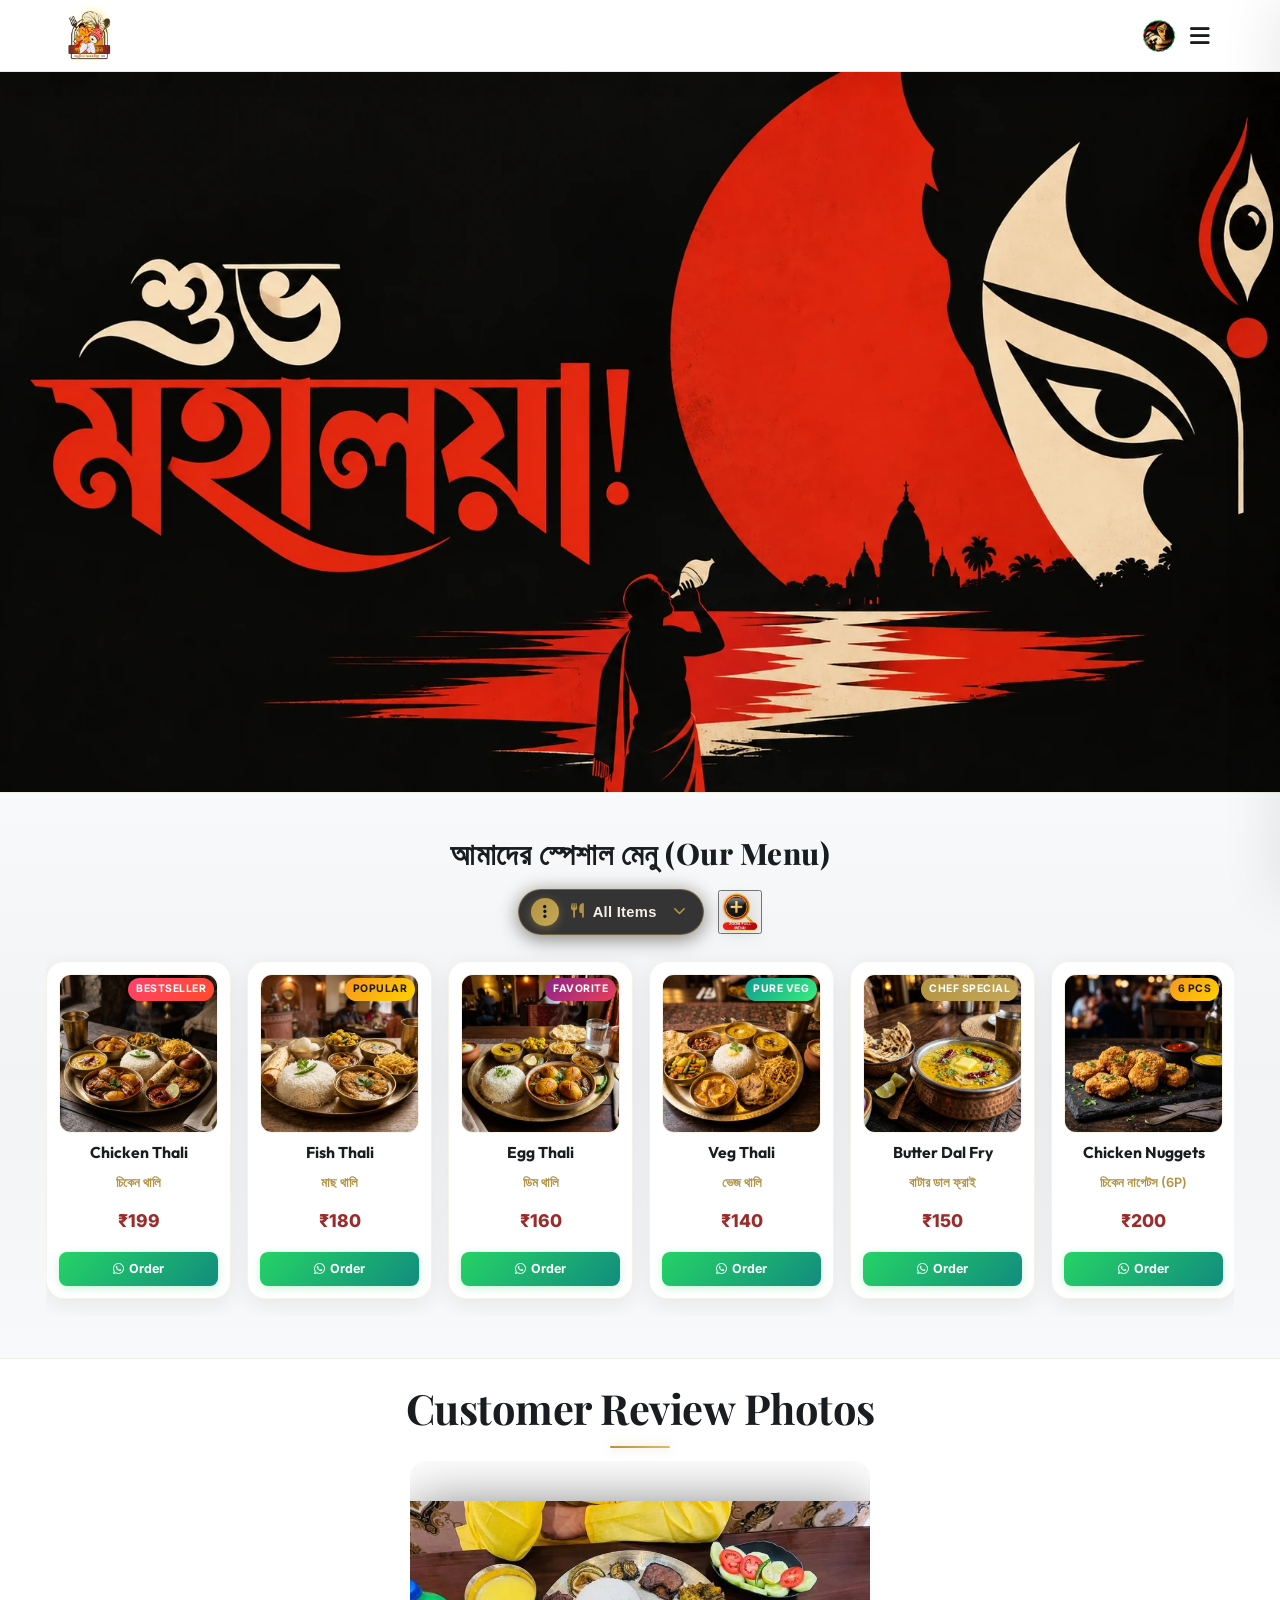
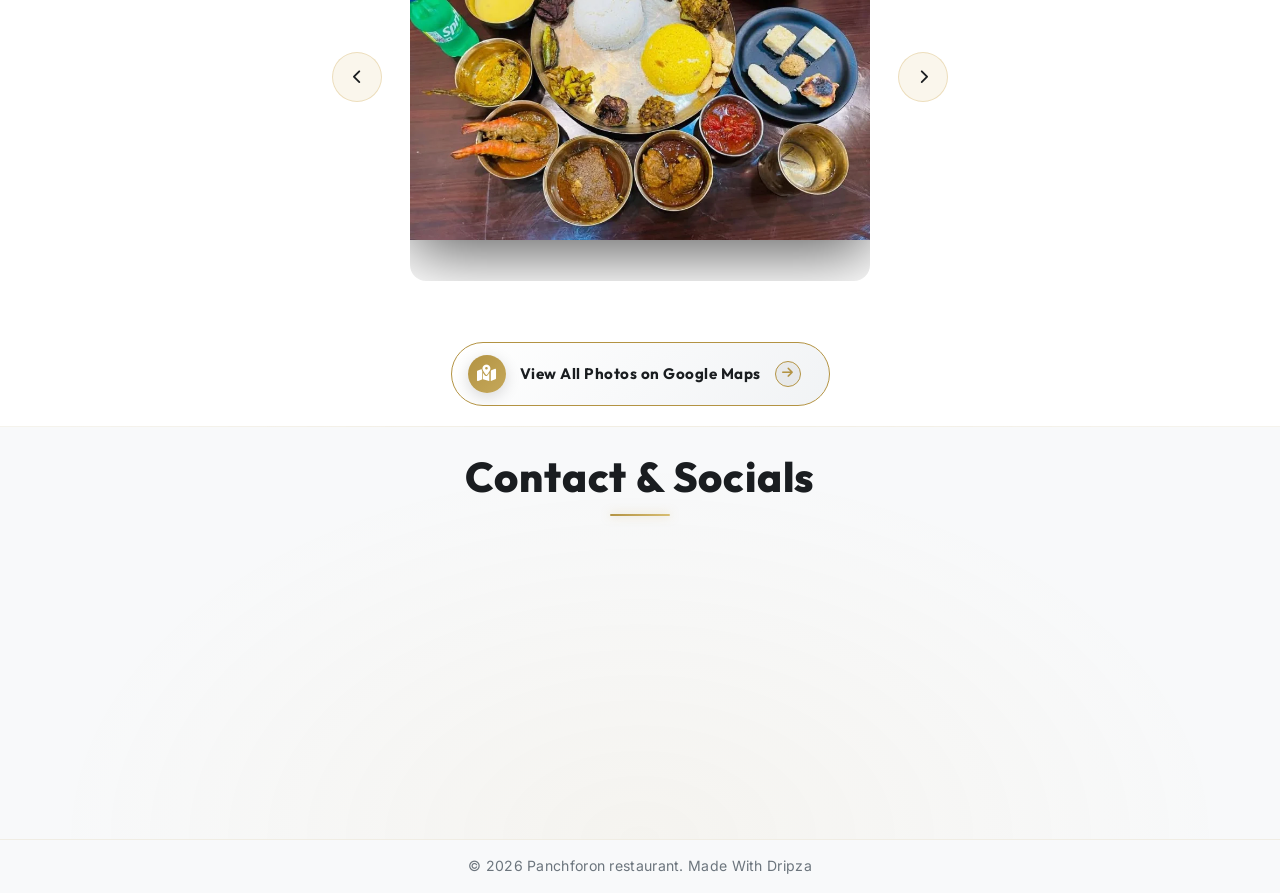
==== commit 5e54081a: "Update: Mahalaya festival banner and web icons" ====
--- a/index.html
+++ b/index.html
@@ -1,4 +1,4 @@
-﻿<!DOCTYPE html>
+<!DOCTYPE html>
 <html lang="bn">
 <head>
     <meta charset="UTF-8">
@@ -24,13 +24,13 @@
         <div class="logo-container">
             <img src="assets/panchforon_logo.webp" alt="Panchforon restaurant Logo" class="logo-brand-img">
             <div class="logo-text-wrapper">
-                <span class="animated-football-header" title="Gandhi Jayanti Special">
-                    <img src="assets/gandhi_jayanti_run_icon.webp" alt="Gandhi Jayanti Run Icon" style="object-fit: contain; filter: drop-shadow(0 0 5px rgba(255, 215, 0, 0.6));">
+                <span class="animated-football-header" title="Mahalaya Special">
+                    <img src="assets/mahalaya_web_run_icon.webp" alt="Mahalaya Run Icon" style="object-fit: contain; filter: drop-shadow(0 0 5px rgba(255, 215, 0, 0.6));">
                 </span>
                 <span class="logo-text">Panchforon restaurant</span>
             </div>
         </div>
-        <span class="rath-yatra-header-text">hello evryone</span>
+        <span class="rath-yatra-header-text">শুভ মহালয়া!</span>
         <ul class="nav-links">
             <li><a href="#home">Home</a></li>
             <li><a href="#menu">Menu</a></li>
@@ -39,10 +39,10 @@
         </ul>
         <div class="navbar-actions">
             <!-- Rakhi Purnima Button for Poster -->
-            <button class="fifa-btn" id="open-promo-modal-direct-btn" title="Show Gandhi Jayanti Special Poster">
+            <button class="fifa-btn" id="open-promo-modal-direct-btn" title="Show Mahalaya Special Poster">
                 <div class="fifa-container">
                     <div class="fifa-magic-ring"></div>
-                    <img src="assets/gandhi_jayanti_icon.webp" alt="Gandhi Jayanti Special" class="fifa-svg" style="object-fit: contain;">
+                    <img src="assets/mahalaya_web_icon.webp" alt="Mahalaya Special" class="fifa-svg" style="object-fit: contain;">
                 </div>
             </button>
             
@@ -55,7 +55,7 @@
     <!-- Hero Section -->
     <section id="home" class="hero">
         <div class="hero-bg banner-box">
-            <img src="assets/mahalaya_festival_banner_1.webp" alt="Mahalaya Festival Banner" class="active">
+            <img src="assets/festival_special_banner_1.webp" alt="Mahalaya Festival Banner" class="active">
             <img src="assets/banner_1.webp" alt="Panchforon restaurant Banner 1">
             <img src="assets/banner_2.webp" alt="Panchforon restaurant Banner 2">
             <img src="assets/banner_3.webp" alt="Panchforon restaurant Banner 3">
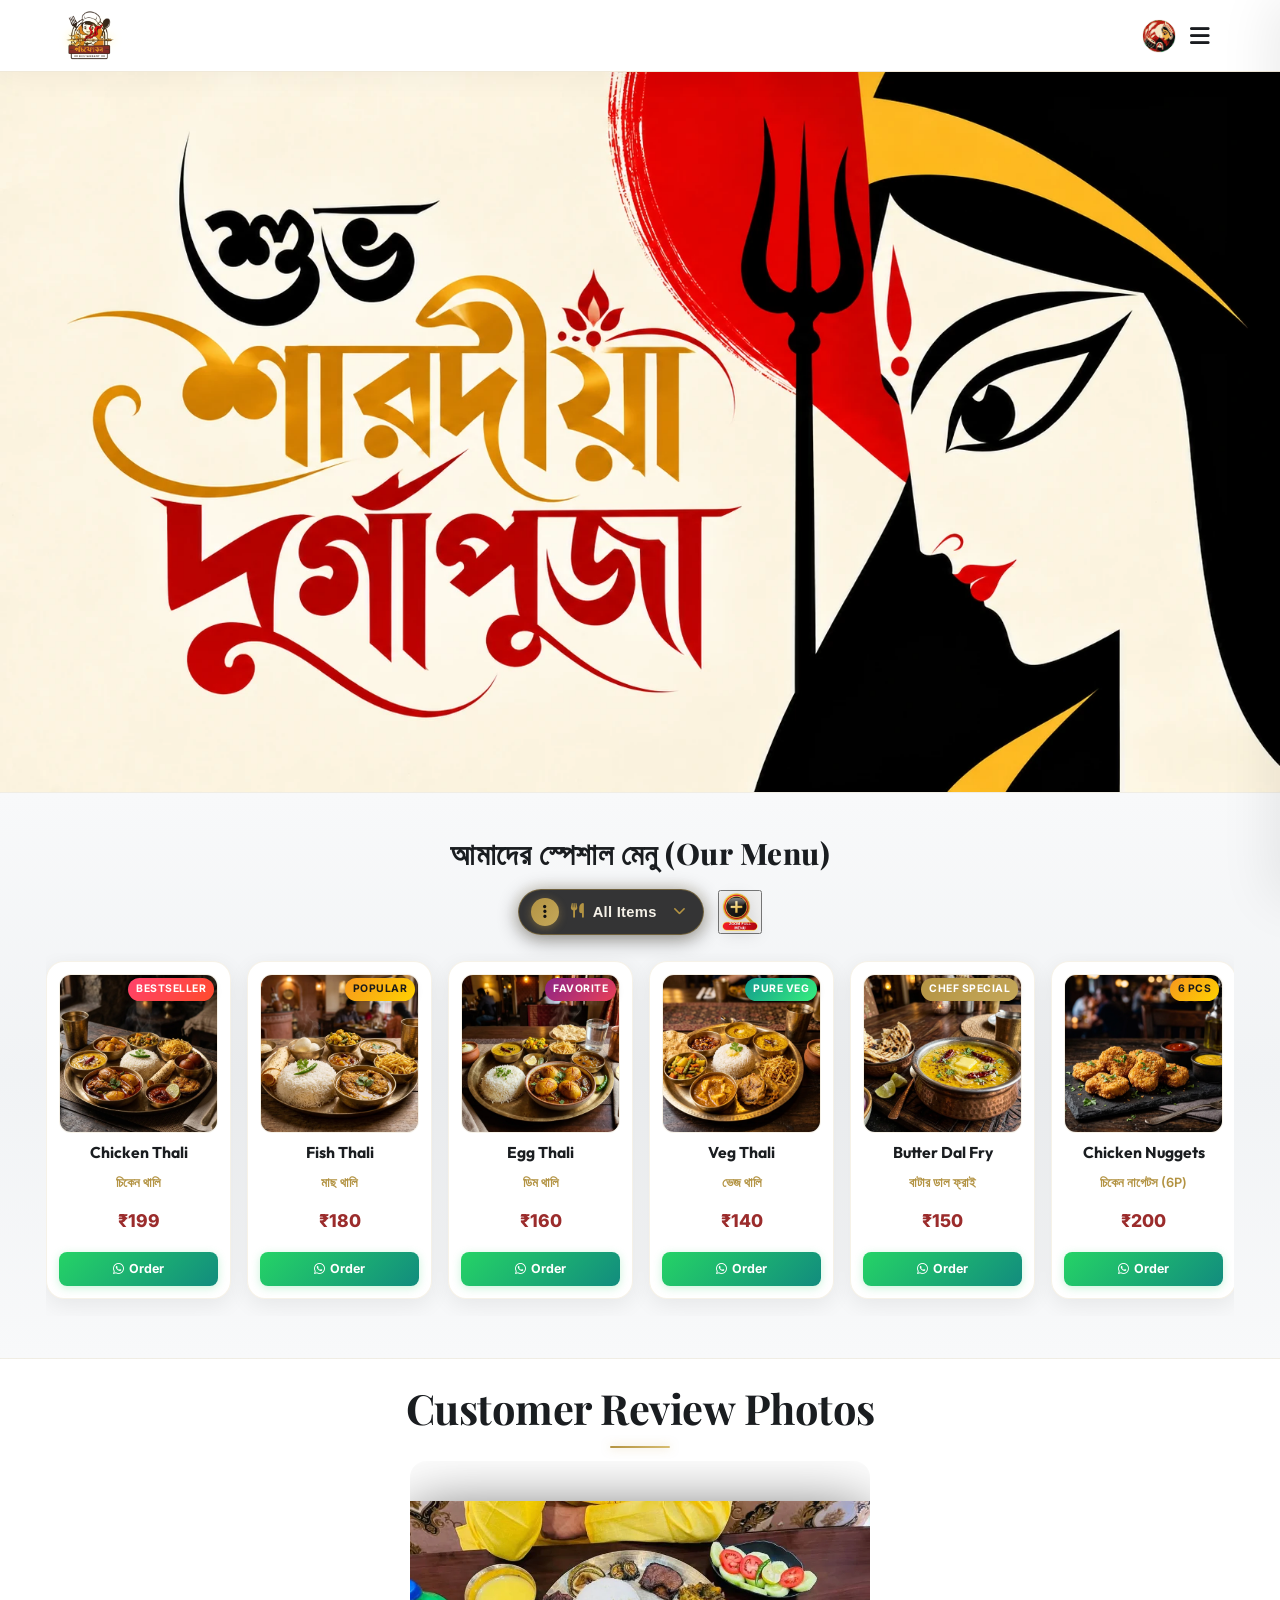
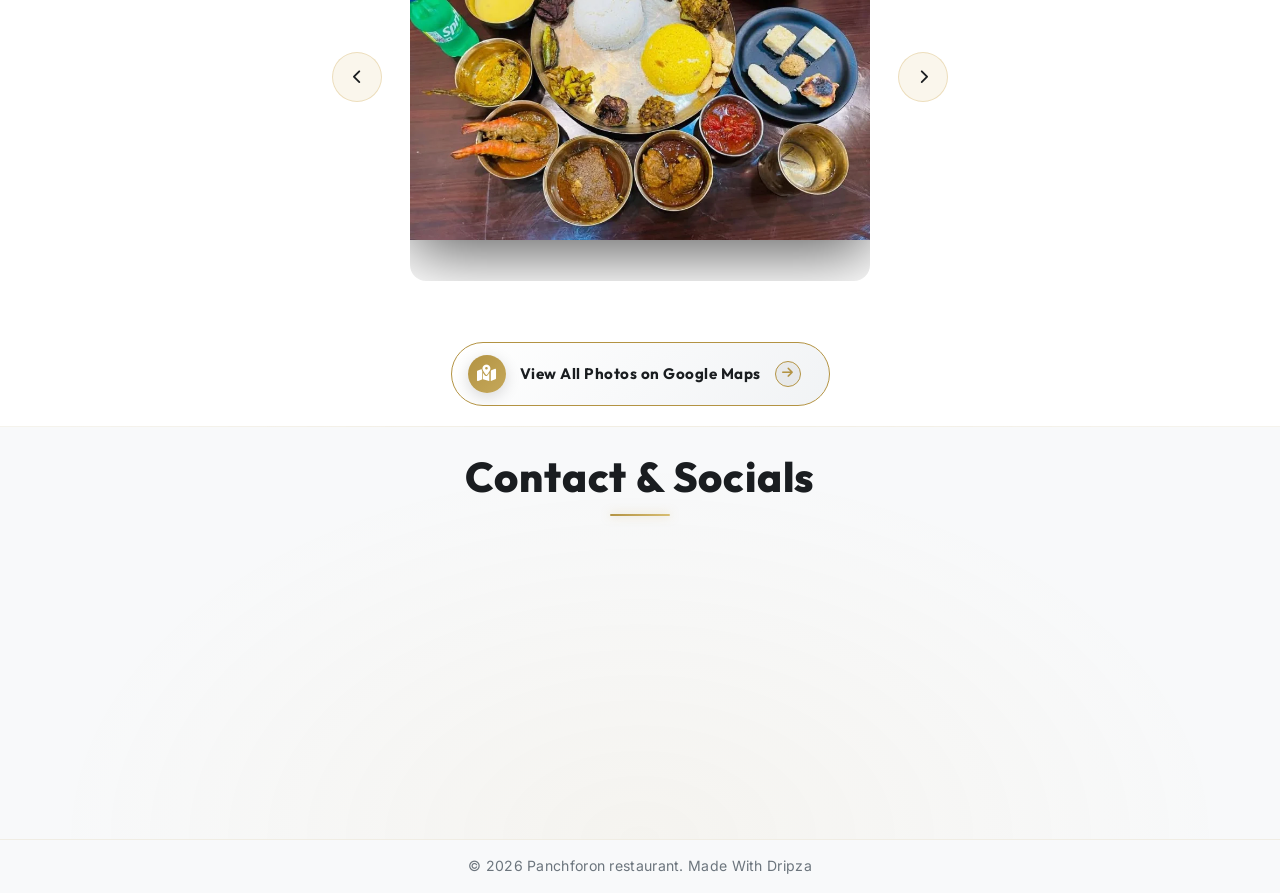
==== commit c7a98503: "update" ====
--- a/index.html
+++ b/index.html
@@ -1,4 +1,4 @@
-<!DOCTYPE html>
+﻿<!DOCTYPE html>
 <html lang="bn">
 <head>
     <meta charset="UTF-8">
@@ -25,12 +25,12 @@
             <img src="assets/panchforon_logo.webp" alt="Panchforon restaurant Logo" class="logo-brand-img">
             <div class="logo-text-wrapper">
                 <span class="animated-football-header" title="Mahalaya Special">
-                    <img src="assets/mahalaya_web_run_icon.webp" alt="Mahalaya Run Icon" style="object-fit: contain; filter: drop-shadow(0 0 5px rgba(255, 215, 0, 0.6));">
+                    <img src="assets/durga_puja_web_run_icon.webp" alt="Mahalaya Run Icon" style="object-fit: contain; filter: drop-shadow(0 0 5px rgba(255, 215, 0, 0.6));">
                 </span>
                 <span class="logo-text">Panchforon restaurant</span>
             </div>
         </div>
-        <span class="rath-yatra-header-text">শুভ মহালয়া!</span>
+        <span class="rath-yatra-header-text">শুভ শারদীয়া দুর্গাপূজা</span>
         <ul class="nav-links">
             <li><a href="#home">Home</a></li>
             <li><a href="#menu">Menu</a></li>
@@ -42,7 +42,7 @@
             <button class="fifa-btn" id="open-promo-modal-direct-btn" title="Show Mahalaya Special Poster">
                 <div class="fifa-container">
                     <div class="fifa-magic-ring"></div>
-                    <img src="assets/mahalaya_web_icon.webp" alt="Mahalaya Special" class="fifa-svg" style="object-fit: contain;">
+                    <img src="assets/durga_puja_web_icon.webp" alt="Mahalaya Special" class="fifa-svg" style="object-fit: contain;">
                 </div>
             </button>
             
@@ -55,7 +55,7 @@
     <!-- Hero Section -->
     <section id="home" class="hero">
         <div class="hero-bg banner-box">
-            <img src="assets/festival_special_banner_1.webp" alt="Mahalaya Festival Banner" class="active">
+            <img src="assets/modern_durga_puja_greeting_banner.webp" alt="Durga Puja Festival Banner" class="active">
             <img src="assets/banner_1.webp" alt="Panchforon restaurant Banner 1">
             <img src="assets/banner_2.webp" alt="Panchforon restaurant Banner 2">
             <img src="assets/banner_3.webp" alt="Panchforon restaurant Banner 3">
